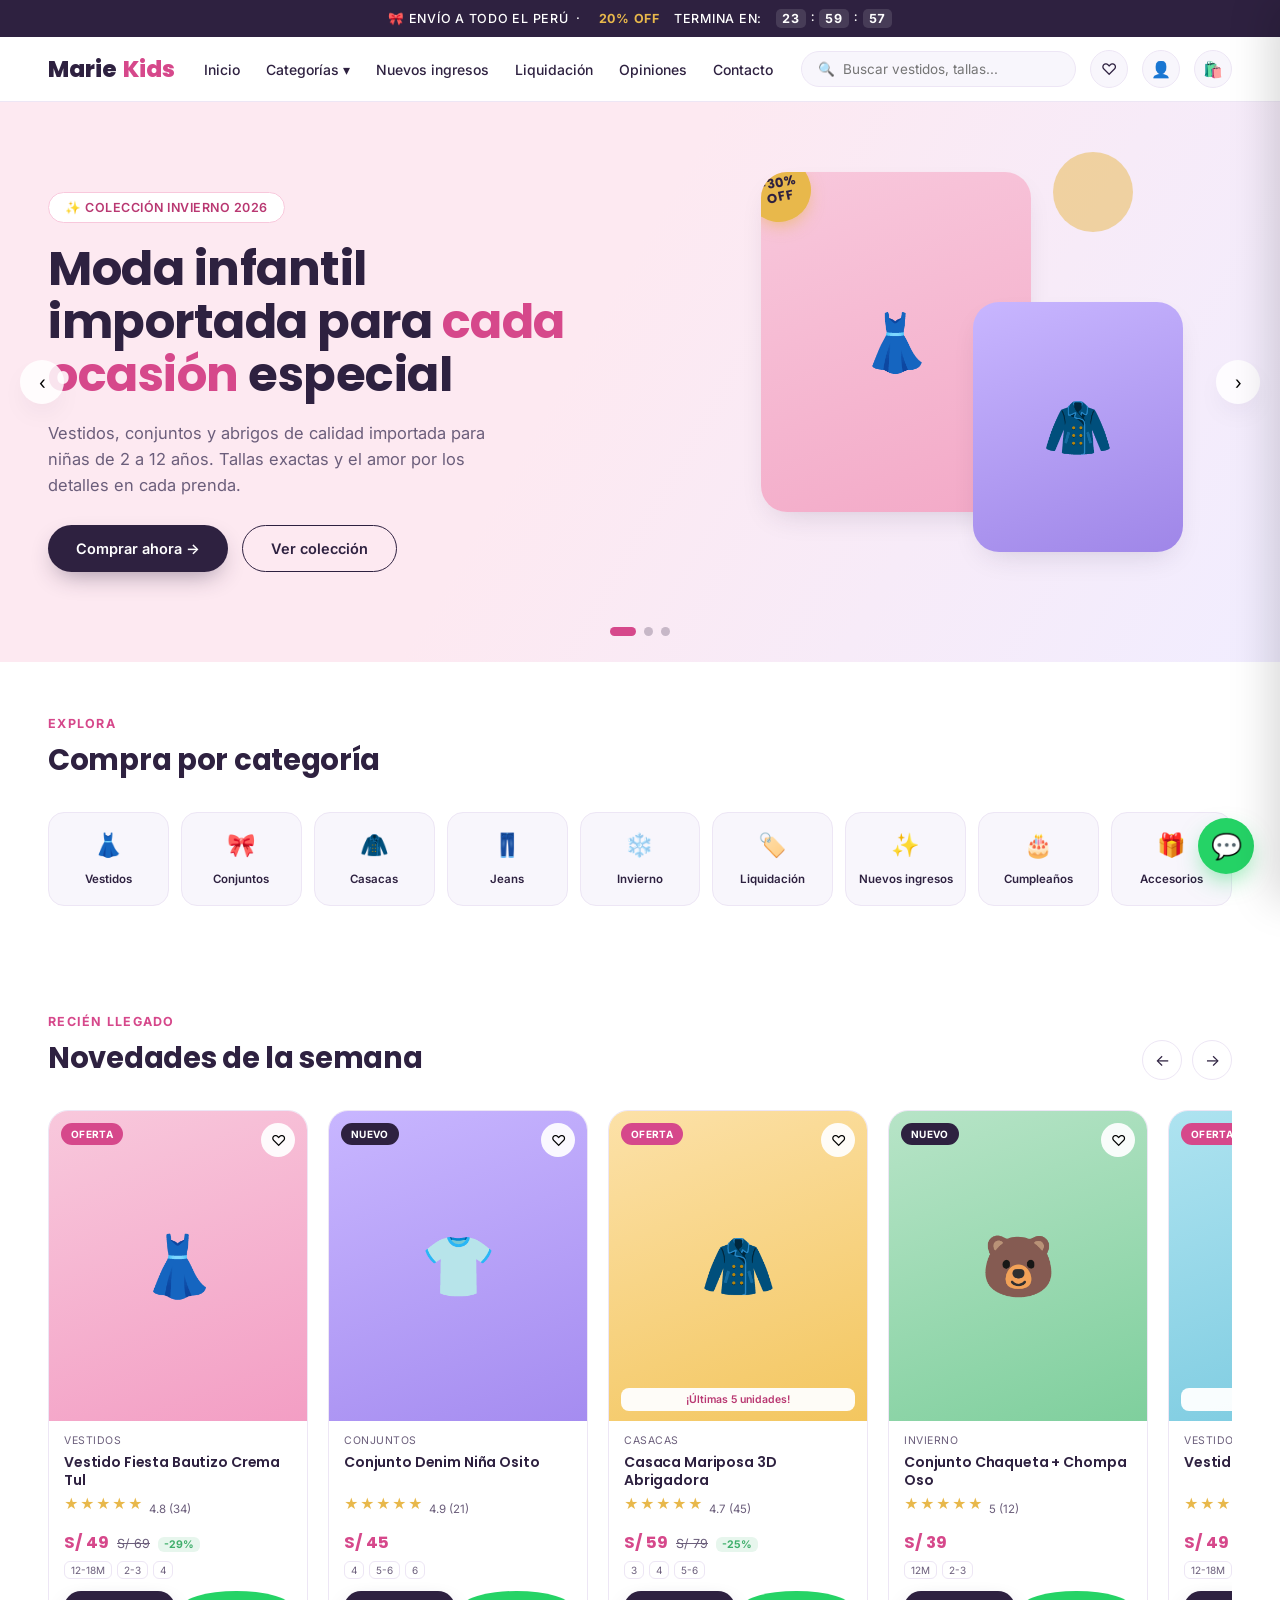
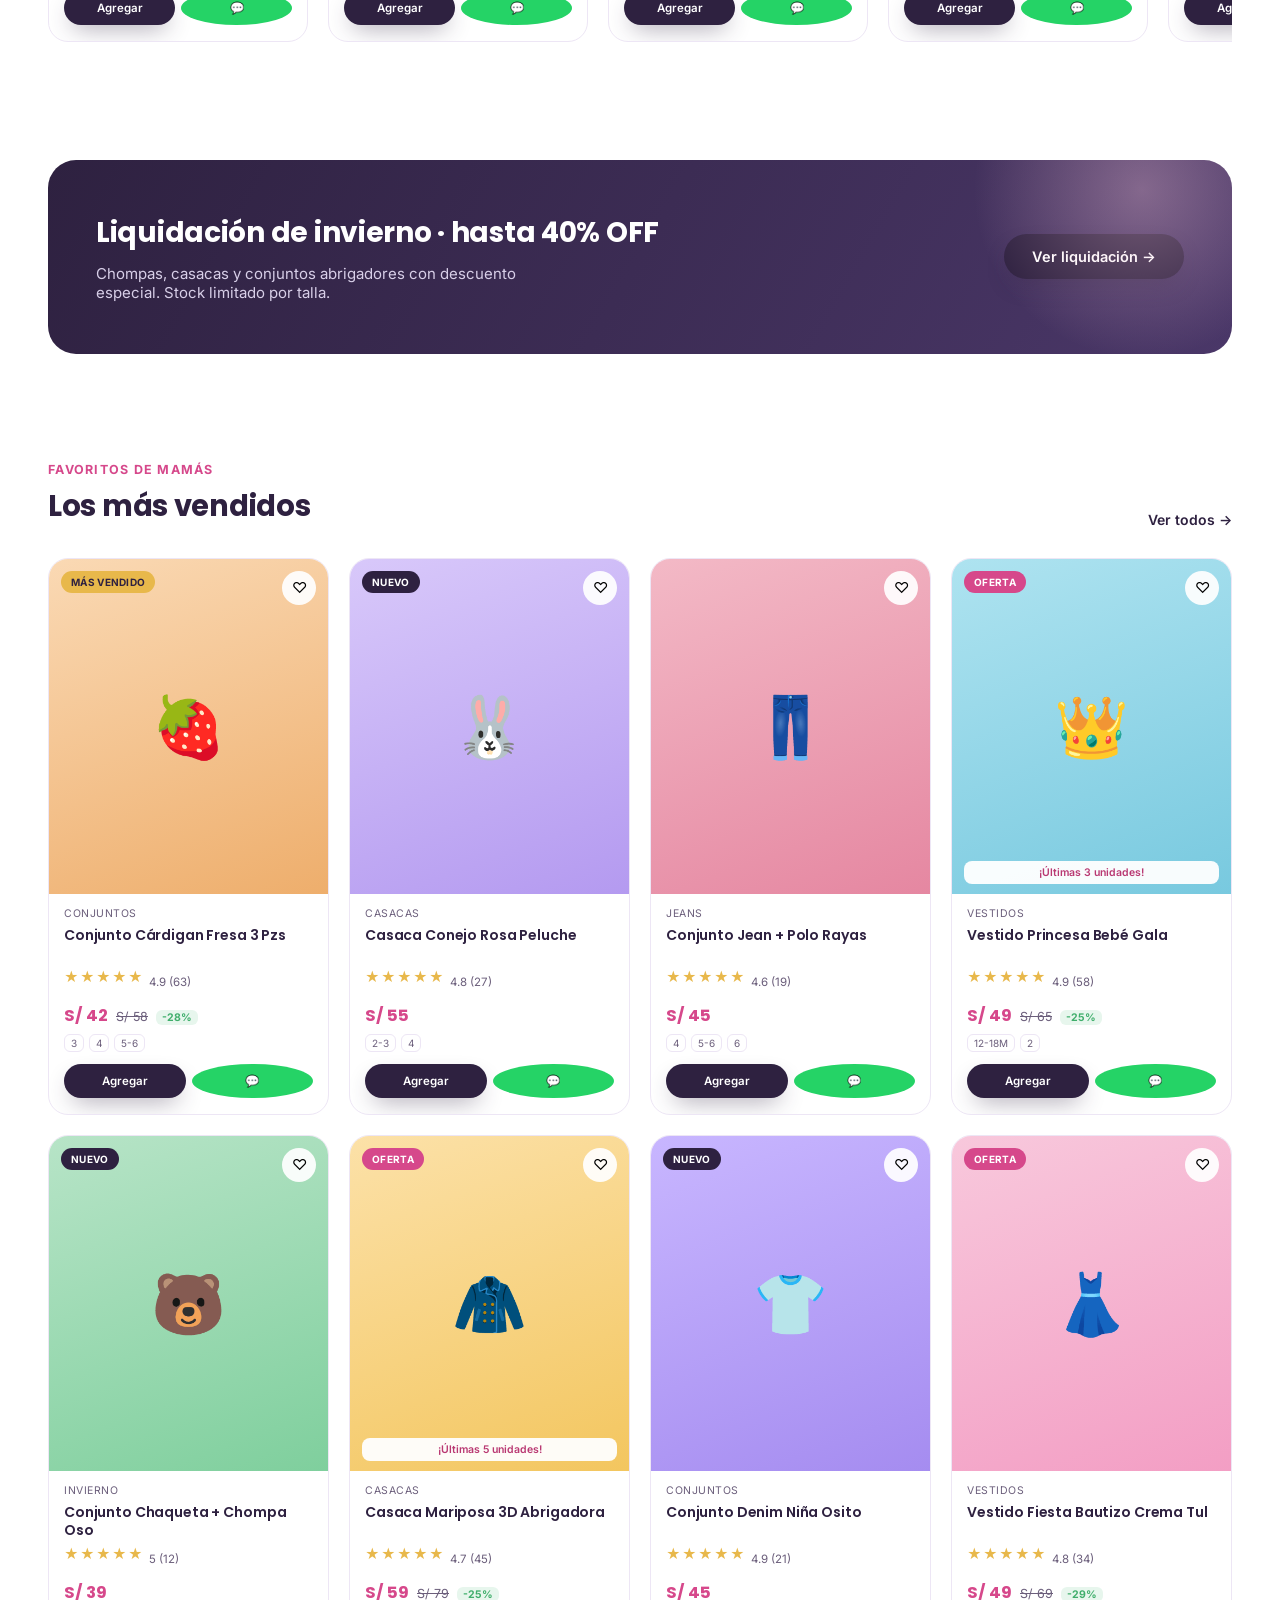
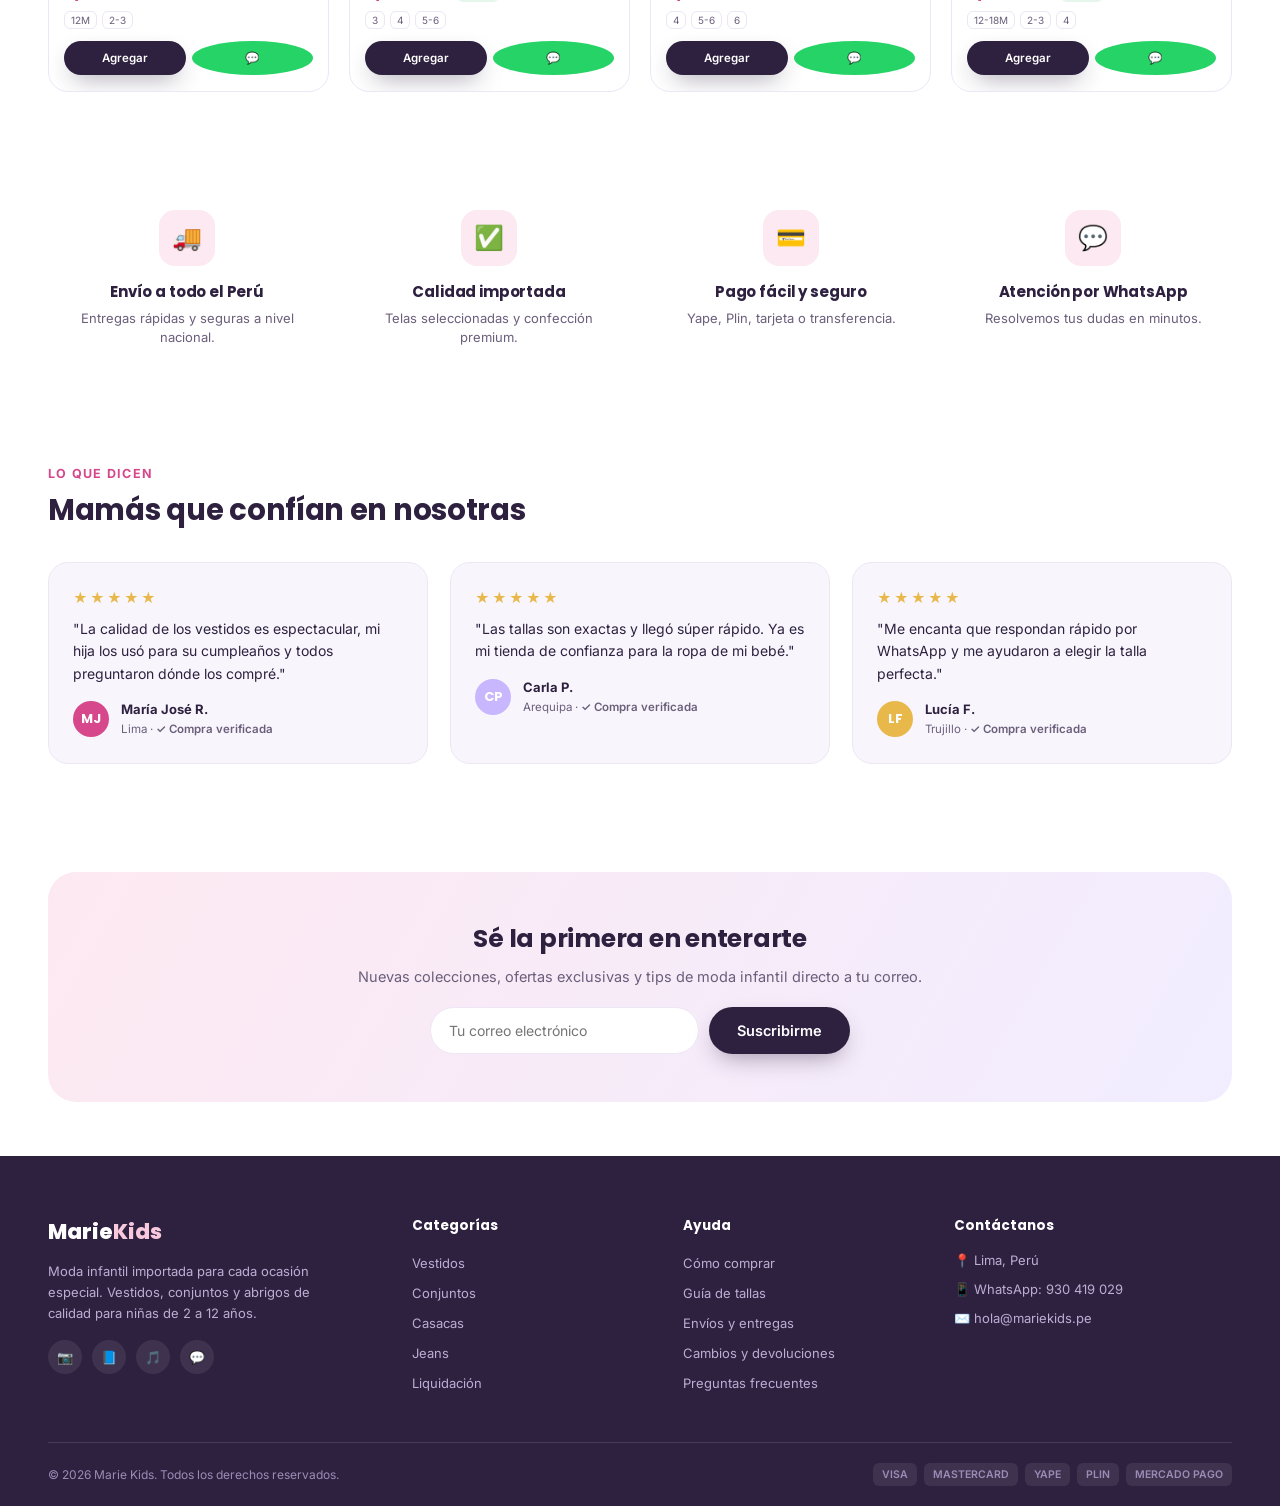
==== index.html @ 23a51c0e "first commit" ====
<!DOCTYPE html>
<html lang="es">
<head>
<meta charset="UTF-8">
<meta name="viewport" content="width=device-width, initial-scale=1.0">
<title>Marie Kids · Moda infantil importada para niñas de 2 a 12 años</title>
<meta name="description" content="Vestidos, conjuntos, casacas y jeans importados para niñas de 2 a 12 años. Calidad premium, envíos a todo el Perú, pago con Yape, Plin o tarjeta.">
<link rel="canonical" href="https://mariekids.pe/">

<!-- Open Graph -->
<meta property="og:type" content="website">
<meta property="og:title" content="Marie Kids · Moda infantil importada">
<meta property="og:description" content="Vestidos, conjuntos y abrigos importados para niñas de 2 a 12 años.">
<meta property="og:image" content="https://mariekids.pe/assets/og-cover.jpg">
<meta property="og:url" content="https://mariekids.pe/">
<!-- Twitter Card -->
<meta name="twitter:card" content="summary_large_image">
<meta name="twitter:title" content="Marie Kids · Moda infantil importada">
<meta name="twitter:description" content="Vestidos, conjuntos y abrigos importados para niñas de 2 a 12 años.">

<!-- Schema.org: Organization -->
<script type="application/ld+json">
{
  "@context": "https://schema.org",
  "@type": "ClothingStore",
  "name": "Marie Kids",
  "description": "Moda infantil importada para niñas de 2 a 12 años.",
  "telephone": "+51930419029",
  "areaServed": "PE"
}
</script>

<link rel="preconnect" href="https://fonts.googleapis.com">
<link rel="preconnect" href="https://fonts.gstatic.com" crossorigin>
<link href="https://fonts.googleapis.com/css2?family=Poppins:wght@500;600;700;800&family=Inter:wght@400;500;600&display=swap" rel="stylesheet">
<link rel="stylesheet" href="css/styles.css">
</head>
<body>

  <div class="announce">
    🎀 Envío a todo el Perú &nbsp;·&nbsp; <b>20% OFF</b> termina en:
    <span class="countdown" id="countdown"><span>00</span>:<span>00</span>:<span>00</span></span>
  </div>

  <!-- ============ HEADER / NAV ============ -->
  <header class="site">
    <nav class="main">
      <div class="logo">Marie<span>Kids</span></div>

      <ul class="nav-links">
        <li><a href="index.html">Inicio</a></li>
        <li class="has-mega">
          <a href="tienda.html">Categorías ▾</a>
          <div class="mega" id="megaMenu"></div>
        </li>
        <li><a href="tienda.html?filter=nuevos">Nuevos ingresos</a></li>
        <li><a href="tienda.html?filter=liquidacion">Liquidación</a></li>
        <li><a href="#testimonios">Opiniones</a></li>
        <li><a href="#contacto">Contacto</a></li>
      </ul>

      <div class="nav-actions">
        <div class="search-pill">
          🔍 <input id="searchInput" type="text" placeholder="Buscar vestidos, tallas...">
          <div class="search-results" id="searchResults"></div>
        </div>
        <div class="icon-btn" title="Favoritos">♡<span class="badge-count" id="wishCount" style="display:none;">0</span></div>
        <div class="icon-btn" title="Mi cuenta">👤</div>
        <div class="icon-btn" title="Carrito" onclick="Cart.openDrawer()">🛍️<span class="badge-count" id="cartCount" style="display:none;">0</span></div>
        <div class="icon-btn burger" onclick="openMobilePanel()">☰</div>
      </div>
    </nav>
  </header>

  <!-- ============ HERO SLIDER ============ -->
  <section class="hero-slider">
    <div class="slide active" style="background:linear-gradient(120deg,#FDE9F1 0%,#FDE9F1 45%,#F1EDFF 100%);">
      <div class="wrap">
        <div class="slide-content">
          <span class="hero-eyebrow">✨ Colección Invierno 2026</span>
          <h1>Moda infantil importada para <em>cada ocasión</em> especial</h1>
          <p class="lead">Vestidos, conjuntos y abrigos de calidad importada para niñas de 2 a 12 años. Tallas exactas y el amor por los detalles en cada prenda.</p>
          <div class="hero-ctas">
            <a href="tienda.html" class="btn btn-primary">Comprar ahora →</a>
            <a href="tienda.html?filter=nuevos" class="btn btn-outline">Ver colección</a>
          </div>
        </div>
      </div>
      <div class="hero-art" data-parallax="0.08">
        <div class="float-dot" style="width:80px;height:80px;background:var(--gold);top:0;right:70px;"></div>
        <div class="hero-card hc-a" style="background:linear-gradient(160deg,var(--pink) 0%,#f3a9c7 100%);">
          <div class="fake-photo">👗</div>
          <div class="badge-sale">-30%<br>OFF</div>
        </div>
        <div class="hero-card hc-b" style="background:linear-gradient(160deg,var(--lilac) 0%,#9f86e8 100%);">
          <div class="fake-photo">🧥</div>
        </div>
      </div>
    </div>

    <div class="slide" style="background:linear-gradient(120deg,#F1EDFF 0%,#F1EDFF 45%,#FDE9F1 100%);">
      <div class="wrap">
        <div class="slide-content">
          <span class="hero-eyebrow">🏷️ Liquidación</span>
          <h1>Hasta <em>40% OFF</em> en casacas y conjuntos abrigadores</h1>
          <p class="lead">Aprovecha antes que se acaben las tallas. Stock limitado en modelos seleccionados de la colección invierno.</p>
          <div class="hero-ctas">
            <a href="tienda.html?filter=liquidacion" class="btn btn-primary">Ver liquidación →</a>
          </div>
        </div>
      </div>
      <div class="hero-art" data-parallax="0.08">
        <div class="hero-card hc-c" style="background:linear-gradient(160deg,var(--gold) 0%,#e0a232 100%);">
          <div class="fake-photo">🧥</div>
        </div>
      </div>
    </div>

    <div class="slide" style="background:linear-gradient(120deg,#E9F7EE 0%,#E9F7EE 45%,#FDE9F1 100%);">
      <div class="wrap">
        <div class="slide-content">
          <span class="hero-eyebrow">👶 Recién llegado</span>
          <h1>Nueva línea de <em>bebés</em> 12 a 24 meses</h1>
          <p class="lead">Suaves, abrigadoras y adorables. Descubre los conjuntos más tiernos para los más pequeños de la casa.</p>
          <div class="hero-ctas">
            <a href="tienda.html?filter=nuevos" class="btn btn-primary">Descubrir →</a>
          </div>
        </div>
      </div>
      <div class="hero-art" data-parallax="0.08">
        <div class="hero-card hc-c" style="background:linear-gradient(160deg,#B7E4C7 0%,#7fcf9d 100%);">
          <div class="fake-photo">🐻</div>
        </div>
      </div>
    </div>

    <button class="slide-arrow prev" onclick="HeroSlider.prev(); HeroSlider.restart();" aria-label="Anterior">‹</button>
    <button class="slide-arrow next" onclick="HeroSlider.next(); HeroSlider.restart();" aria-label="Siguiente">›</button>
    <div class="slide-dots" id="slideDots"></div>

    <div class="scallop">
      <svg viewBox="0 0 1200 34" preserveAspectRatio="none"><path d="M0,34 L0,18 Q15,0 30,18 T60,18 T90,18 T120,18 T150,18 T180,18 T210,18 T240,18 T270,18 T300,18 T330,18 T360,18 T390,18 T420,18 T450,18 T480,18 T510,18 T540,18 T570,18 T600,18 T630,18 T660,18 T690,18 T720,18 T750,18 T780,18 T810,18 T840,18 T870,18 T900,18 T930,18 T960,18 T990,18 T1020,18 T1050,18 T1080,18 T1110,18 T1140,18 T1170,18 T1200,18 L1200,34 Z" fill="#ffffff"/></svg>
    </div>
  </section>

  <!-- ============ CATEGORÍAS ============ -->
  <section class="pad tight" id="categorias">
    <div class="wrap">
      <div class="sec-head">
        <div><span class="sec-eyebrow">Explora</span><h2>Compra por categoría</h2></div>
      </div>
      <div class="cat-grid reveal" id="catGrid"></div>
    </div>
  </section>

  <!-- ============ NOVEDADES ============ -->
  <section class="pad tight" id="nuevos">
    <div class="wrap">
      <div class="sec-head">
        <div><span class="sec-eyebrow">Recién llegado</span><h2>Novedades de la semana</h2></div>
        <div class="rail-nav">
          <div class="rail-btn" onclick="scrollRail('rail-new',-1)">←</div>
          <div class="rail-btn" onclick="scrollRail('rail-new',1)">→</div>
        </div>
      </div>
      <div class="rail reveal" id="rail-new"></div>
    </div>
  </section>

  <!-- ============ PROMO BANNER ============ -->
  <section class="pad tight">
    <div class="wrap">
      <div class="promo reveal">
        <div>
          <h3>Liquidación de invierno · hasta 40% OFF</h3>
          <p>Chompas, casacas y conjuntos abrigadores con descuento especial. Stock limitado por talla.</p>
        </div>
        <a href="tienda.html?filter=liquidacion" class="btn btn-primary">Ver liquidación →</a>
      </div>
    </div>
  </section>

  <!-- ============ MÁS VENDIDOS ============ -->
  <section class="pad tight" id="vendidos">
    <div class="wrap">
      <div class="sec-head">
        <div><span class="sec-eyebrow">Favoritos de mamás</span><h2>Los más vendidos</h2></div>
        <a href="tienda.html" class="sec-link">Ver todos →</a>
      </div>
      <div class="grid-products reveal" id="grid-best"></div>
    </div>
  </section>

  <!-- ============ BENEFICIOS ============ -->
  <section class="pad tight">
    <div class="wrap">
      <div class="benefits reveal">
        <div class="benefit"><div class="ic">🚚</div><h4>Envío a todo el Perú</h4><p>Entregas rápidas y seguras a nivel nacional.</p></div>
        <div class="benefit"><div class="ic">✅</div><h4>Calidad importada</h4><p>Telas seleccionadas y confección premium.</p></div>
        <div class="benefit"><div class="ic">💳</div><h4>Pago fácil y seguro</h4><p>Yape, Plin, tarjeta o transferencia.</p></div>
        <div class="benefit"><div class="ic">💬</div><h4>Atención por WhatsApp</h4><p>Resolvemos tus dudas en minutos.</p></div>
      </div>
    </div>
  </section>

  <!-- ============ TESTIMONIOS ============ -->
  <section class="pad tight" id="testimonios">
    <div class="wrap">
      <div class="sec-head"><div><span class="sec-eyebrow">Lo que dicen</span><h2>Mamás que confían en nosotras</h2></div></div>
      <div class="testi-grid reveal">
        <div class="testi">
          <div class="stars">★★★★★</div>
          <p>"La calidad de los vestidos es espectacular, mi hija los usó para su cumpleaños y todos preguntaron dónde los compré."</p>
          <div class="testi-who"><div class="avatar" style="background:var(--berry);">MJ</div><div><b>María José R.</b><span>Lima · <span class="verified">✓ Compra verificada</span></span></div></div>
        </div>
        <div class="testi">
          <div class="stars">★★★★★</div>
          <p>"Las tallas son exactas y llegó súper rápido. Ya es mi tienda de confianza para la ropa de mi bebé."</p>
          <div class="testi-who"><div class="avatar" style="background:var(--lilac);">CP</div><div><b>Carla P.</b><span>Arequipa · <span class="verified">✓ Compra verificada</span></span></div></div>
        </div>
        <div class="testi">
          <div class="stars">★★★★★</div>
          <p>"Me encanta que respondan rápido por WhatsApp y me ayudaron a elegir la talla perfecta."</p>
          <div class="testi-who"><div class="avatar" style="background:var(--gold);">LF</div><div><b>Lucía F.</b><span>Trujillo · <span class="verified">✓ Compra verificada</span></span></div></div>
        </div>
      </div>
    </div>
  </section>

  <!-- ============ NEWSLETTER ============ -->
  <section class="pad tight">
    <div class="wrap">
      <div class="news reveal">
        <h3>Sé la primera en enterarte</h3>
        <p>Nuevas colecciones, ofertas exclusivas y tips de moda infantil directo a tu correo.</p>
        <form class="news-form" onsubmit="event.preventDefault(); alert('¡Gracias por suscribirte! (demo)');">
          <label for="newsEmail" class="sr-only">Correo electrónico</label>
          <input id="newsEmail" type="email" placeholder="Tu correo electrónico" required>
          <button class="btn btn-primary" type="submit">Suscribirme</button>
        </form>
      </div>
    </div>
  </section>

  <!-- ============ FOOTER ============ -->
  <footer id="contacto">
    <div class="wrap">
      <div class="foot-grid">
        <div>
          <div class="foot-logo">Marie<span>Kids</span></div>
          <p class="desc">Moda infantil importada para cada ocasión especial. Vestidos, conjuntos y abrigos de calidad para niñas de 2 a 12 años.</p>
          <div class="soc"><a href="#" aria-label="Instagram">📷</a><a href="#" aria-label="Facebook">📘</a><a href="#" aria-label="TikTok">🎵</a><a href="#" aria-label="WhatsApp">💬</a></div>
        </div>
        <div>
          <h5>Categorías</h5>
          <ul><li><a href="tienda.html?cat=vestidos">Vestidos</a></li><li><a href="tienda.html?cat=conjuntos">Conjuntos</a></li><li><a href="tienda.html?cat=casacas">Casacas</a></li><li><a href="tienda.html?cat=jeans">Jeans</a></li><li><a href="tienda.html?filter=liquidacion">Liquidación</a></li></ul>
        </div>
        <div>
          <h5>Ayuda</h5>
          <ul><li><a href="#">Cómo comprar</a></li><li><a href="#">Guía de tallas</a></li><li><a href="#">Envíos y entregas</a></li><li><a href="#">Cambios y devoluciones</a></li><li><a href="#">Preguntas frecuentes</a></li></ul>
        </div>
        <div>
          <h5>Contáctanos</h5>
          <ul class="foot-contact"><li>📍 Lima, Perú</li><li>📱 WhatsApp: 930 419 029</li><li>✉️ hola@mariekids.pe</li></ul>
        </div>
      </div>
      <div class="bottom-bar">
        <span>© 2026 Marie Kids. Todos los derechos reservados.</span>
        <div class="pay-icons"><span>VISA</span><span>MASTERCARD</span><span>YAPE</span><span>PLIN</span><span>MERCADO PAGO</span></div>
      </div>
    </div>
  </footer>

  <a class="wa-float" href="https://wa.me/51930419029" target="_blank" rel="noopener" title="Escríbenos por WhatsApp">💬</a>

  <!-- ============ MOBILE PANEL ============ -->
  <div class="scrim" id="scrim" onclick="closeMobilePanel()"></div>
  <div class="mobile-panel" id="mobilePanel">
    <div class="mp-close" onclick="closeMobilePanel()">✕</div>
    <a href="index.html">Inicio</a>
    <a href="tienda.html?cat=vestidos">Vestidos</a>
    <a href="tienda.html?cat=conjuntos">Conjuntos</a>
    <a href="tienda.html?cat=casacas">Casacas</a>
    <a href="tienda.html?cat=jeans">Jeans</a>
    <a href="tienda.html?cat=invierno">Invierno</a>
    <a href="tienda.html?filter=liquidacion">Liquidación</a>
    <a href="tienda.html?filter=nuevos">Nuevos ingresos</a>
    <a href="#testimonios">Opiniones</a>
    <a href="#contacto">Contacto</a>
  </div>

  <!-- ============ CART DRAWER ============ -->
  <div id="cartOverlay" onclick="Cart.closeDrawer()"></div>
  <aside class="cart-drawer" id="cartDrawer" aria-label="Carrito de compras">
    <div class="cart-head"><h3>Tu carrito</h3><button class="close" onclick="Cart.closeDrawer()" aria-label="Cerrar carrito">✕</button></div>
    <div class="ship-progress">
      <div class="track"><div class="fill" id="shipBar"></div></div>
      <span id="shipNote">Agrega productos para ver tu progreso de envío gratis</span>
    </div>
    <div class="cart-body" id="cartBody"></div>
    <div class="cart-foot">
      <div class="cart-line"><span>Subtotal</span><span id="cartSubtotal">S/ 0</span></div>
      <div class="cart-line"><span>Envío</span><span id="cartShipping">S/ 0</span></div>
      <div class="cart-line total"><span>Total</span><span id="cartTotal">S/ 0</span></div>
      <a href="checkout.html" class="btn btn-primary btn-block">Finalizar compra</a>
    </div>
  </aside>

  <!-- ============ QUICK VIEW MODAL ============ -->
  <div class="modal-overlay" id="qvOverlay" onclick="if(event.target===this) closeQuickView()">
    <div class="qv-modal">
      <button class="qv-close" onclick="closeQuickView()" aria-label="Cerrar">✕</button>
      <div id="qvContent" style="display:contents;"></div>
    </div>
  </div>

  <script src="js/data.js"></script>
  <script src="js/cart.js"></script>
  <script src="js/main.js"></script>
</body>
</html>
---- css/styles.css ----
/* ============================================================
   MARIE KIDS — DESIGN SYSTEM
   ============================================================ */
:root{
  --pink:#F8C8DC;
  --pink-soft:#FDE9F1;
  --lilac:#C8B6FF;
  --lilac-soft:#F1EDFF;
  --berry:#D6488B;
  --berry-dark:#B93872;
  --gold:#E8B84B;
  --ink:#2E2140;
  --ink-soft:#6B5E7B;
  --white:#FFFFFF;
  --mist:#F8F6FC;
  --line:#EDE6F5;
  --success:#3FAE6B;
  --radius-sm:10px;
  --radius:20px;
  --radius-lg:28px;
  --shadow: 0 12px 30px -12px rgba(46,33,64,0.18);
  --shadow-lg: 0 24px 60px -20px rgba(46,33,64,0.28);
  --container:1240px;
  --nav-h:64px;
}
*{box-sizing:border-box; margin:0; padding:0;}
html{scroll-behavior:smooth; overflow-x:hidden;}
body{
  font-family:'Inter', sans-serif;
  color:var(--ink);
  background:var(--white);
  -webkit-font-smoothing:antialiased;
  overflow-x:hidden;
}
h1,h2,h3,h4{ font-family:'Poppins', sans-serif; font-weight:700; letter-spacing:-0.01em;}
img{max-width:100%; display:block;}
a{color:inherit; text-decoration:none;}
ul{list-style:none;}
button{font-family:inherit;}
.wrap{ max-width:var(--container); margin:0 auto; padding:0 28px; }
section{ position:relative; }
:focus-visible{ outline:3px solid var(--berry); outline-offset:2px; }
.sr-only{ position:absolute; width:1px; height:1px; overflow:hidden; clip:rect(0,0,0,0); }

/* ============ SKELETON / LAZY ============ */
.skeleton{ background:linear-gradient(90deg,#eee 25%,#f5f5f5 37%,#eee 63%); background-size:400% 100%; animation:sk 1.4s ease infinite; }
@keyframes sk{ 0%{background-position:100% 50%;} 100%{background-position:0 50%;} }
img[loading="lazy"]{ background:var(--mist); }

/* ============ SCALLOP DIVIDER (firma visual) ============ */
.scallop{ width:100%; height:34px; display:block; line-height:0; }
.scallop svg{ width:100%; height:100%; display:block; }

/* ============ ANNOUNCEMENT BAR + PROMO COUNTDOWN ============ */
.announce{
  background:var(--ink); color:var(--white);
  font-size:12.5px; letter-spacing:0.06em; text-transform:uppercase;
  text-align:center; padding:9px 16px; font-weight:500;
  display:flex; align-items:center; justify-content:center; gap:14px; flex-wrap:wrap;
}
.announce b{ color:var(--gold); }
.countdown{ display:inline-flex; gap:5px; font-variant-numeric:tabular-nums; }
.countdown span{ background:rgba(255,255,255,0.12); padding:2px 6px; border-radius:5px; font-weight:700; }

/* ============ NAV ============ */
header.site{ position:sticky; top:0; z-index:80; background:rgba(255,255,255,0.94); backdrop-filter:blur(10px); border-bottom:1px solid var(--line); }
nav.main{ display:flex; align-items:center; justify-content:space-between; padding:14px 28px; max-width:var(--container); margin:0 auto; gap:24px; height:var(--nav-h); }
.logo{ font-family:'Poppins', sans-serif; font-weight:800; font-size:23px; color:var(--ink); display:flex; align-items:baseline; gap:6px; flex-shrink:0; }
.logo span{ color:var(--berry); }
.nav-links{ display:flex; gap:26px; font-size:14px; font-weight:500; }
.nav-links > li{ position:relative; }
.nav-links a{ position:relative; padding:20px 0; color:var(--ink); transition:color .2s; display:inline-block;}
.nav-links a:hover{ color:var(--berry); }

/* Mega menu */
.has-mega:hover .mega{ opacity:1; visibility:visible; transform:translateY(0); }
.mega{
  position:absolute; top:100%; left:50%; transform:translate(-50%,8px);
  width:640px; background:var(--white); border:1px solid var(--line); border-radius:var(--radius);
  box-shadow:var(--shadow-lg); padding:26px; display:grid; grid-template-columns:repeat(3,1fr); gap:6px;
  opacity:0; visibility:hidden; transition:all .22s ease; z-index:90;
}
.mega a{ display:flex; align-items:center; gap:10px; padding:9px 10px; border-radius:10px; font-size:13.5px; font-weight:500; }
.mega a:hover{ background:var(--pink-soft); color:var(--berry-dark); }
.mega .mega-promo{
  grid-column:span 3; margin-top:8px; padding:16px; border-radius:14px;
  background:linear-gradient(120deg,var(--pink-soft),var(--lilac-soft)); display:flex; justify-content:space-between; align-items:center;
}
.mega .mega-promo b{ font-family:'Poppins',sans-serif; font-size:14px; }

.nav-actions{ display:flex; align-items:center; gap:14px; }
.icon-btn{ width:38px; height:38px; border-radius:50%; display:grid; place-items:center; background:var(--mist); border:1px solid var(--line); cursor:pointer; transition:background .2s, transform .2s; position:relative; font-size:16px;}
.icon-btn:hover{ background:var(--pink-soft); transform:translateY(-1px); }
.badge-count{
  position:absolute; top:-4px; right:-4px; background:var(--berry); color:white;
  font-size:10px; font-weight:700; width:17px; height:17px; border-radius:50%;
  display:grid; place-items:center;
}
.badge-count.pulse{ animation:pulse .4s ease; }
@keyframes pulse{ 0%{transform:scale(1);} 50%{transform:scale(1.35);} 100%{transform:scale(1);} }

.search-pill{
  display:flex; align-items:center; gap:8px; background:var(--mist); border:1px solid var(--line);
  border-radius:99px; padding:9px 16px; font-size:13.5px; color:var(--ink-soft); min-width:230px; cursor:text; position:relative;
}
.search-pill input{ border:none; background:none; outline:none; font-family:inherit; font-size:13.5px; width:100%; color:var(--ink); }
.search-results{
  position:absolute; top:calc(100% + 10px); left:0; width:340px; background:var(--white); border:1px solid var(--line);
  border-radius:16px; box-shadow:var(--shadow-lg); padding:10px; display:none; max-height:400px; overflow-y:auto; z-index:95;
}
.search-results.show{ display:block; }
.sr-item{ display:flex; gap:10px; align-items:center; padding:8px; border-radius:10px; }
.sr-item:hover{ background:var(--mist); }
.sr-item .sr-img{ width:40px; height:44px; border-radius:8px; display:grid; place-items:center; font-size:18px; flex-shrink:0; }
.sr-item .sr-name{ font-size:13px; font-weight:600; }
.sr-item .sr-price{ font-size:12px; color:var(--berry); font-weight:700; }
.sr-empty{ padding:14px; text-align:center; font-size:13px; color:var(--ink-soft); }

.burger{ display:none; }
.mobile-panel{
  position:fixed; inset:0 0 0 auto; width:min(320px,86vw); background:var(--white); z-index:120;
  transform:translateX(100%); transition:transform .3s ease; padding:20px; overflow-y:auto;
}
.mobile-panel.open{ transform:translateX(0); }
.mobile-panel .mp-close{ font-size:22px; margin-bottom:20px; cursor:pointer; }
.mobile-panel a{ display:block; padding:13px 4px; font-size:15px; font-weight:500; border-bottom:1px solid var(--line); }
.scrim{ position:fixed; inset:0; background:rgba(46,33,64,0.4); z-index:110; opacity:0; visibility:hidden; transition:opacity .3s ease; }
.scrim.show{ opacity:1; visibility:visible; }

/* ============ HERO SLIDER ============ */
.hero-slider{ position:relative; overflow:hidden; height:560px; }
.slide{
  position:absolute; inset:0; opacity:0; visibility:hidden; transition:opacity .8s ease;
  display:flex; align-items:center;
}
.slide.active{ opacity:1; visibility:visible; }
.slide .bg{ position:absolute; inset:0; z-index:0; }
.slide .wrap{ position:relative; z-index:2; width:100%; }
.slide-content{ max-width:560px; }
.hero-eyebrow{
  display:inline-flex; align-items:center; gap:8px; background:var(--white); border:1px solid var(--pink);
  color:var(--berry-dark); font-size:12.5px; font-weight:600; letter-spacing:0.04em; text-transform:uppercase;
  padding:7px 16px; border-radius:99px; margin-bottom:20px;
}
.slide h1{ font-size:48px; line-height:1.1; color:var(--ink); margin-bottom:18px; }
.slide h1 em{ font-style:normal; color:var(--berry); }
.slide p.lead{ font-size:16.5px; color:var(--ink-soft); max-width:440px; margin-bottom:26px; line-height:1.6; }
.hero-ctas{ display:flex; gap:14px; flex-wrap:wrap; }
.btn{ display:inline-flex; align-items:center; gap:8px; font-weight:600; font-size:14.5px; padding:14px 28px; border-radius:99px; cursor:pointer; border:none; transition:transform .2s ease, box-shadow .2s ease; }
.btn-primary{ background:var(--ink); color:var(--white); box-shadow:0 10px 24px -8px rgba(46,33,64,0.45); }
.btn-primary:hover{ transform:translateY(-2px); box-shadow:0 14px 28px -8px rgba(46,33,64,0.55); }
.btn-outline{ background:transparent; color:var(--ink); border:1.5px solid var(--ink); }
.btn-outline:hover{ background:var(--ink); color:var(--white); }
.btn-berry{ background:var(--berry); color:#fff; }
.btn-berry:hover{ background:var(--berry-dark); transform:translateY(-2px); }
.btn-block{ width:100%; justify-content:center; }
.btn-sm{ padding:9px 16px; font-size:13px; }
.btn:disabled{ opacity:.5; cursor:not-allowed; transform:none !important; }

.slide-dots{ position:absolute; bottom:26px; left:50%; transform:translateX(-50%); display:flex; gap:8px; z-index:5; }
.slide-dots button{ width:9px; height:9px; border-radius:50%; border:none; background:rgba(46,33,64,0.25); cursor:pointer; transition:all .25s; padding:0;}
.slide-dots button.active{ width:26px; border-radius:5px; background:var(--berry); }
.slide-arrow{
  position:absolute; top:50%; transform:translateY(-50%); z-index:5; width:44px; height:44px; border-radius:50%;
  background:rgba(255,255,255,0.85); border:none; display:grid; place-items:center; cursor:pointer; font-size:18px;
  box-shadow:var(--shadow); transition:background .2s;
}
.slide-arrow:hover{ background:#fff; }
.slide-arrow.prev{ left:20px; } .slide-arrow.next{ right:20px; }

.hero-art{ position:absolute; right:6%; top:50px; width:40%; height:460px; }
.hero-card{ position:absolute; border-radius:26px; overflow:hidden; box-shadow:var(--shadow); }
.hc-a{ width:270px; height:340px; top:20px; left:70px; z-index:2; }
.hc-b{ width:210px; height:250px; top:150px; right:20px; z-index:3; }
.hc-c{ width:250px; height:320px; top:40px; left:60px; }
.hero-card .fake-photo{ position:absolute; inset:0; display:flex; align-items:center; justify-content:center; font-size:56px; }
.badge-sale{
  position:absolute; top:-14px; left:-14px; background:var(--gold); color:var(--ink); font-family:'Poppins',sans-serif;
  font-weight:700; font-size:13px; width:64px; height:64px; border-radius:50%; display:grid; place-items:center;
  line-height:1.1; text-align:center; box-shadow:0 8px 18px -6px rgba(232,184,75,0.7); z-index:4; transform:rotate(-12deg);
}
.float-dot{ position:absolute; border-radius:50%; opacity:.5; }
[data-parallax]{ will-change:transform; }

/* ============ SECTION HEAD ============ */
.sec-head{ display:flex; align-items:flex-end; justify-content:space-between; margin-bottom:30px; gap:20px; flex-wrap:wrap; }
.sec-eyebrow{ font-size:12.5px; font-weight:700; letter-spacing:0.1em; text-transform:uppercase; color:var(--berry); margin-bottom:8px; display:block;}
.sec-head h2{ font-size:29px; color:var(--ink); }
.sec-link{ font-size:14px; font-weight:600; color:var(--ink); display:flex; align-items:center; gap:6px; white-space:nowrap; }
.sec-link:hover{ color:var(--berry); }
section.pad{ padding:70px 0; }
section.pad.tight{ padding:54px 0; }

/* ============ CATEGORIES ============ */
.cat-grid{ display:grid; grid-template-columns:repeat(9,1fr); gap:12px; }
.cat-chip{ background:var(--mist); border:1px solid var(--line); border-radius:16px; padding:18px 8px; text-align:center; transition:all .22s ease; cursor:pointer; }
.cat-chip:hover{ background:var(--pink-soft); border-color:var(--pink); transform:translateY(-4px); }
.cat-chip .emoji{ font-size:23px; margin-bottom:8px; }
.cat-chip span{ font-size:11.5px; font-weight:600; }

/* ============ PRODUCT CARDS ============ */
.rail{ display:flex; gap:20px; overflow-x:auto; scroll-snap-type:x mandatory; padding-bottom:10px; scrollbar-width:none; }
.rail::-webkit-scrollbar{ display:none; }
.grid-products{ display:grid; grid-template-columns:repeat(4,1fr); gap:20px; }
.pcard{ scroll-snap-align:start; flex:0 0 260px; background:var(--white); border:1px solid var(--line); border-radius:var(--radius); overflow:hidden; transition:box-shadow .25s ease, transform .25s ease; position:relative; display:flex; flex-direction:column;}
.grid-products .pcard{ flex:none; width:auto; }
.pcard:hover{ box-shadow:var(--shadow); transform:translateY(-4px); }
.pcard .ph{ aspect-ratio:3/3.6; position:relative; overflow:hidden; }
.pcard .ph .layer{ position:absolute; inset:0; display:flex; align-items:center; justify-content:center; font-size:60px; transition:opacity .35s ease; }
.pcard .ph .layer.secondary{ opacity:0; }
.pcard:hover .ph .layer.primary{ opacity:0; }
.pcard:hover .ph .layer.secondary{ opacity:1; }
.pcard .wish{ position:absolute; top:12px; right:12px; width:34px; height:34px; border-radius:50%; background:rgba(255,255,255,0.92); display:grid; place-items:center; font-size:15px; cursor:pointer; transition:transform .2s; z-index:2; border:none;}
.pcard .wish:hover{ transform:scale(1.1); }
.pcard .wish.active{ color:var(--berry); }
.pcard .tag{ position:absolute; top:12px; left:12px; background:var(--berry); color:#fff; font-size:10px; font-weight:700; padding:5px 10px; border-radius:99px; letter-spacing:.03em; z-index:2; text-transform:uppercase;}
.pcard .tag.nuevo{ background:var(--ink); }
.pcard .tag.más-vendido{ background:var(--gold); color:var(--ink); }
.pcard .low-stock{ position:absolute; bottom:10px; left:12px; right:12px; background:rgba(255,255,255,0.95); font-size:10.5px; font-weight:600; color:var(--berry-dark); padding:5px 9px; border-radius:8px; text-align:center; z-index:2; }
.pcard .quick-view{
  position:absolute; left:12px; right:12px; bottom:12px; z-index:2; background:var(--ink); color:#fff; text-align:center;
  padding:9px; border-radius:99px; font-size:12px; font-weight:600; cursor:pointer; opacity:0; transform:translateY(8px);
  transition:all .22s ease; border:none;
}
.pcard:hover .quick-view{ opacity:1; transform:translateY(0); }
.pcard .info{ padding:13px 15px 16px; display:flex; flex-direction:column; gap:6px; flex:1; }
.pcard .cat{ font-size:10.5px; color:var(--ink-soft); text-transform:uppercase; letter-spacing:.05em; }
.pcard h4{ font-size:14px; font-weight:600; line-height:1.3; min-height:36px; }
.pcard h4 a:hover{ color:var(--berry); }
.rating{ display:flex; align-items:center; gap:5px; font-size:11.5px; color:var(--ink-soft); }
.rating .stars{ color:var(--gold); letter-spacing:1px; }
.pcard .price-row{ display:flex; align-items:baseline; gap:8px; }
.pcard .price{ font-family:'Poppins',sans-serif; font-weight:700; font-size:16.5px; color:var(--berry); }
.pcard .price-old{ font-size:12.5px; color:var(--ink-soft); text-decoration:line-through; }
.pcard .discount-pill{ font-size:10.5px; font-weight:700; color:var(--success); background:#E7F6ED; padding:1px 6px; border-radius:6px;}
.pcard .sizes{ display:flex; gap:5px; flex-wrap:wrap; }
.pcard .sizes span{ font-size:10px; border:1px solid var(--line); border-radius:6px; padding:2px 6px; color:var(--ink-soft); }
.pcard .cta-row{ display:flex; gap:6px; margin-top:auto; padding-top:6px; }
.pcard .cta-row .btn{ flex:1; padding:9px 10px; font-size:11.5px; justify-content:center; }
.pcard .cta-wa{ background:#25D366; color:#fff; width:34px; flex:none; padding:0; border-radius:50%; height:34px; }

.ph-g1{ background:linear-gradient(160deg,#F8C8DC,#f39ec4); } .ph-g1b{ background:linear-gradient(160deg,#f39ec4,#e878a8);}
.ph-g2{ background:linear-gradient(160deg,#C8B6FF,#a58cf0); } .ph-g2b{ background:linear-gradient(160deg,#a58cf0,#8a6de0);}
.ph-g3{ background:linear-gradient(160deg,#FCE1A8,#f3c65f); } .ph-g3b{ background:linear-gradient(160deg,#f3c65f,#e8b23a);}
.ph-g4{ background:linear-gradient(160deg,#B7E4C7,#7fcf9d); } .ph-g4b{ background:linear-gradient(160deg,#7fcf9d,#5cb87d);}
.ph-g5{ background:linear-gradient(160deg,#AEE3F0,#78c9df); } .ph-g5b{ background:linear-gradient(160deg,#78c9df,#4fb3cc);}
.ph-g6{ background:linear-gradient(160deg,#F3B9C6,#e587a1); } .ph-g6b{ background:linear-gradient(160deg,#e587a1,#d5638a);}
.ph-g7{ background:linear-gradient(160deg,#D8C8FA,#b49af0); } .ph-g7b{ background:linear-gradient(160deg,#b49af0,#9878e0);}
.ph-g8{ background:linear-gradient(160deg,#FAD9B4,#eeae6c); } .ph-g8b{ background:linear-gradient(160deg,#eeae6c,#e0913f);}

.rail-nav{ display:flex; gap:10px; }
.rail-btn{ width:40px; height:40px; border-radius:50%; border:1px solid var(--line); background:var(--white); display:grid; place-items:center; cursor:pointer; font-size:16px; transition:background .2s; }
.rail-btn:hover{ background:var(--mist); }

/* ============ PROMO BANNER ============ */
.promo{ background:linear-gradient(120deg, var(--ink) 0%, #4a3768 100%); border-radius:var(--radius-lg); padding:52px 48px; color:#fff; position:relative; overflow:hidden; display:flex; align-items:center; justify-content:space-between; gap:30px; flex-wrap:wrap; }
.promo::before{ content:''; position:absolute; width:340px; height:340px; border-radius:50%; background:radial-gradient(circle, rgba(248,200,220,0.35), transparent 70%); top:-140px; right:-80px; }
.promo h3{ font-size:28px; margin-bottom:10px; position:relative; }
.promo p{ color:#d8cfe8; font-size:15px; max-width:420px; position:relative; }

/* ============ BENEFITS / TRUST ============ */
.benefits{ display:grid; grid-template-columns:repeat(4,1fr); gap:24px; }
.benefit{ text-align:center; padding:10px; }
.benefit .ic{ width:56px; height:56px; border-radius:16px; background:var(--pink-soft); display:grid; place-items:center; font-size:24px; margin:0 auto 14px; }
.benefit h4{ font-size:15px; margin-bottom:6px; }
.benefit p{ font-size:13px; color:var(--ink-soft); line-height:1.5; }

/* ============ TESTIMONIALS ============ */
.testi-grid{ display:grid; grid-template-columns:repeat(3,1fr); gap:22px; }
.testi{ background:var(--mist); border-radius:20px; padding:26px 24px; border:1px solid var(--line); }
.stars{ color:var(--gold); font-size:14px; margin-bottom:12px; letter-spacing:2px; }
.testi p{ font-size:14px; line-height:1.6; color:var(--ink); margin-bottom:16px; }
.testi-who{ display:flex; align-items:center; gap:12px; }
.avatar{ width:36px; height:36px; border-radius:50%; display:grid; place-items:center; font-weight:700; font-family:'Poppins',sans-serif; color:#fff; font-size:13px; }
.testi-who b{ display:block; font-size:13px; }
.testi-who span{ font-size:11.5px; color:var(--ink-soft); }
.verified{ font-size:10.5px; color:var(--success); font-weight:600; }

/* ============ NEWSLETTER ============ */
.news{ background:linear-gradient(120deg, var(--pink-soft), var(--lilac-soft)); border-radius:var(--radius-lg); padding:48px; text-align:center; }
.news h3{ font-size:25px; margin-bottom:10px; }
.news p{ color:var(--ink-soft); margin-bottom:22px; font-size:14.5px; }
.news-form{ display:flex; gap:10px; max-width:420px; margin:0 auto; }
.news-form input{ flex:1; padding:14px 18px; border-radius:99px; border:1px solid var(--line); font-family:'Inter',sans-serif; font-size:14px; outline:none; }
.news-form input:focus{ border-color:var(--berry); }

/* ============ FOOTER ============ */
footer{ background:var(--ink); color:#e6dff2; padding-top:60px; }
.foot-grid{ display:grid; grid-template-columns: 1.4fr 1fr 1fr 1.2fr; gap:40px; padding-bottom:40px; border-bottom:1px solid rgba(255,255,255,0.12); }
.foot-logo{ font-family:'Poppins',sans-serif; font-weight:800; font-size:21px; color:#fff; margin-bottom:14px; }
.foot-logo span{ color:var(--pink); }
footer p.desc{ font-size:13px; color:#bcaed1; line-height:1.6; margin-bottom:16px; max-width:280px; }
.soc{ display:flex; gap:10px; }
.soc a{ width:34px; height:34px; border-radius:50%; background:rgba(255,255,255,0.08); display:grid; place-items:center; font-size:13px; transition:background .2s; }
.soc a:hover{ background:var(--berry); }
footer h5{ font-family:'Poppins',sans-serif; font-size:13.5px; margin-bottom:16px; color:#fff; }
footer ul li{ margin-bottom:10px; }
footer ul li a{ font-size:13px; color:#bcaed1; transition:color .2s; }
footer ul li a:hover{ color:var(--pink); }
.foot-contact li{ font-size:13px; color:#bcaed1; display:flex; gap:9px; margin-bottom:13px; }
.bottom-bar{ display:flex; justify-content:space-between; align-items:center; padding:20px 0; font-size:12px; color:#9c8cb5; flex-wrap:wrap; gap:10px; }
.pay-icons{ display:flex; gap:7px; }
.pay-icons span{ background:rgba(255,255,255,0.08); padding:5px 9px; border-radius:6px; font-size:10.5px; font-weight:600; }

/* ============ WHATSAPP FLOAT ============ */
.wa-float{ position:fixed; bottom:26px; right:26px; width:56px; height:56px; border-radius:50%; background:#25D366; display:grid; place-items:center; box-shadow:0 10px 24px -6px rgba(37,211,102,0.6); z-index:60; cursor:pointer; font-size:25px; color:#fff; transition:transform .2s; border:none;}
.wa-float:hover{ transform:scale(1.08); }

/* ============ REVEAL ANIM ============ */
.reveal{ opacity:0; transform:translateY(18px); transition:opacity .6s ease, transform .6s ease; }
.reveal.show{ opacity:1; transform:translateY(0); }
@media (prefers-reduced-motion: reduce){
  *{ animation:none !important; transition:none !important; }
  html{ scroll-behavior:auto; }
}

/* ============ CART DRAWER ============ */
.cart-drawer{
  position:fixed; top:0; right:0; bottom:0; width:min(400px,92vw); background:#fff; z-index:130;
  transform:translateX(100%); transition:transform .32s ease; display:flex; flex-direction:column; box-shadow:-10px 0 40px rgba(0,0,0,.15);
}
.cart-drawer.open{ transform:translateX(0); }
.cart-head{ display:flex; justify-content:space-between; align-items:center; padding:20px 22px; border-bottom:1px solid var(--line); }
.cart-head h3{ font-size:17px; }
.cart-head .close{ font-size:20px; cursor:pointer; background:none; border:none; }
.ship-progress{ padding:14px 22px; border-bottom:1px solid var(--line); }
.ship-progress .track{ height:6px; background:var(--mist); border-radius:99px; overflow:hidden; margin-bottom:8px; }
.ship-progress .fill{ height:100%; background:linear-gradient(90deg,var(--pink),var(--berry)); width:0; transition:width .4s ease; }
.ship-progress span{ font-size:12px; color:var(--ink-soft); }
.cart-body{ flex:1; overflow-y:auto; padding:14px 22px; }
.cart-item{ display:flex; gap:12px; padding:14px 0; border-bottom:1px solid var(--line); position:relative; }
.cart-item-img{ width:60px; height:70px; border-radius:10px; display:grid; place-items:center; font-size:24px; flex-shrink:0; }
.cart-item-info{ flex:1; }
.cart-item-info h5{ font-size:13px; font-weight:600; margin-bottom:3px; }
.cart-item-meta{ font-size:11.5px; color:var(--ink-soft); }
.cart-item-row{ display:flex; justify-content:space-between; align-items:center; margin-top:8px; }
.qty-stepper{ display:flex; align-items:center; gap:10px; background:var(--mist); border-radius:99px; padding:4px 10px; }
.qty-stepper button{ background:none; border:none; font-size:14px; cursor:pointer; width:16px; }
.cart-item-remove{ position:absolute; top:14px; right:0; background:none; border:none; color:var(--ink-soft); cursor:pointer; font-size:13px; }
.cart-empty{ text-align:center; padding:50px 20px; }
.cart-empty-ic{ font-size:40px; margin-bottom:14px; }
.cart-empty p{ color:var(--ink-soft); margin-bottom:18px; }
.cart-foot{ padding:18px 22px 22px; border-top:1px solid var(--line); }
.cart-line{ display:flex; justify-content:space-between; font-size:13.5px; color:var(--ink-soft); margin-bottom:8px; }
.cart-line.total{ font-size:16px; font-weight:700; color:var(--ink); margin:12px 0 16px; }
#cartOverlay{ position:fixed; inset:0; background:rgba(46,33,64,0.35); z-index:120; opacity:0; visibility:hidden; transition:opacity .3s; }
#cartOverlay.show{ opacity:1; visibility:visible; }

/* ============ QUICK VIEW MODAL ============ */
.modal-overlay{ position:fixed; inset:0; background:rgba(46,33,64,0.5); z-index:140; display:none; align-items:center; justify-content:center; padding:20px;}
.modal-overlay.show{ display:flex; }
.qv-modal{ background:#fff; border-radius:24px; max-width:800px; width:100%; max-height:88vh; overflow-y:auto; display:grid; grid-template-columns:1fr 1fr; position:relative; }
.qv-close{ position:absolute; top:16px; right:16px; background:#fff; border:1px solid var(--line); width:34px; height:34px; border-radius:50%; cursor:pointer; z-index:2; font-size:15px;}
.qv-img{ aspect-ratio:1; display:flex; align-items:center; justify-content:center; font-size:100px; border-radius:24px 0 0 24px; }
.qv-info{ padding:30px; }
.qv-info h3{ font-size:19px; margin-bottom:8px; }
.qv-actions{ display:flex; gap:10px; margin-top:20px; }
.option-row{ margin:16px 0; }
.option-row label{ font-size:12px; font-weight:700; text-transform:uppercase; letter-spacing:.05em; color:var(--ink-soft); display:block; margin-bottom:8px;}
.opt-pills{ display:flex; gap:8px; flex-wrap:wrap; }
.opt-pill{ border:1.5px solid var(--line); border-radius:10px; padding:8px 14px; font-size:13px; cursor:pointer; background:#fff; transition:all .15s;}
.opt-pill.selected{ border-color:var(--ink); background:var(--ink); color:#fff; }
.opt-color{ width:30px; height:30px; border-radius:50%; border:2px solid var(--line); cursor:pointer; padding:0; }
.opt-color.selected{ border-color:var(--berry); box-shadow:0 0 0 2px #fff inset, 0 0 0 3px var(--berry); }

/* ============ PRODUCT PAGE ============ */
.breadcrumb{ font-size:12.5px; color:var(--ink-soft); padding:18px 0; }
.breadcrumb a:hover{ color:var(--berry); }
.pdp{ display:grid; grid-template-columns:1fr 1fr; gap:56px; padding:20px 0 60px; }
.pdp-gallery{ position:sticky; top:calc(var(--nav-h) + 20px); align-self:start; }
.pdp-main-img{ aspect-ratio:1; border-radius:24px; display:flex; align-items:center; justify-content:center; font-size:140px; overflow:hidden; position:relative; cursor:zoom-in;}
.pdp-main-img .zoom-hint{ position:absolute; bottom:14px; right:14px; background:rgba(255,255,255,.9); font-size:11px; padding:5px 10px; border-radius:8px; }
.pdp-thumbs{ display:flex; gap:10px; margin-top:14px; }
.pdp-thumb{ width:70px; height:70px; border-radius:12px; border:2px solid transparent; display:flex; align-items:center; justify-content:center; font-size:28px; cursor:pointer; }
.pdp-thumb.active{ border-color:var(--berry); }
.pdp-video{ margin-top:14px; border-radius:16px; background:var(--ink); color:#fff; padding:30px; text-align:center; font-size:13px;}

.pdp-info h1{ font-size:26px; margin-bottom:10px; }
.pdp-price-row{ display:flex; align-items:baseline; gap:12px; margin:14px 0; }
.pdp-price{ font-family:'Poppins',sans-serif; font-weight:700; font-size:28px; color:var(--berry); }
.pdp-old{ font-size:16px; color:var(--ink-soft); text-decoration:line-through; }
.pdp-discount{ background:#E7F6ED; color:var(--success); font-size:12px; font-weight:700; padding:3px 9px; border-radius:8px; }
.stock-row{ font-size:13px; margin:14px 0; display:flex; align-items:center; gap:8px; }
.stock-dot{ width:8px; height:8px; border-radius:50%; background:var(--success); }
.stock-dot.low{ background:#E0A83D; }
.pdp-desc{ font-size:14px; color:var(--ink-soft); line-height:1.7; margin:18px 0; }
.qty-row{ display:flex; align-items:center; gap:16px; margin:22px 0; }
.pdp-actions{ display:flex; gap:10px; }
.pdp-actions .btn{ flex:1; padding:15px; }
.trust-row{ display:flex; gap:18px; margin-top:24px; padding-top:20px; border-top:1px solid var(--line); flex-wrap:wrap; }
.trust-item{ font-size:12px; color:var(--ink-soft); display:flex; align-items:center; gap:6px; }

.tabs{ display:flex; gap:6px; border-bottom:1px solid var(--line); margin:50px 0 0; }
.tab-btn{ padding:14px 20px; font-size:13.5px; font-weight:600; background:none; border:none; cursor:pointer; color:var(--ink-soft); border-bottom:2px solid transparent; }
.tab-btn.active{ color:var(--ink); border-color:var(--berry); }
.tab-panel{ display:none; padding:26px 0; font-size:14px; color:var(--ink-soft); line-height:1.7; max-width:720px; }
.tab-panel.active{ display:block; }
.size-guide-table{ width:100%; border-collapse:collapse; font-size:13px; margin-top:10px; }
.size-guide-table th, .size-guide-table td{ border:1px solid var(--line); padding:9px 12px; text-align:center; }
.size-guide-table th{ background:var(--mist); }

.faq-item{ border-bottom:1px solid var(--line); padding:14px 0; }
.faq-q{ font-weight:600; font-size:14px; cursor:pointer; display:flex; justify-content:space-between; }
.faq-a{ font-size:13.5px; color:var(--ink-soft); margin-top:10px; display:none; line-height:1.6; }
.faq-item.open .faq-a{ display:block; }

.review{ border-bottom:1px solid var(--line); padding:18px 0; }
.review-head{ display:flex; justify-content:space-between; align-items:center; margin-bottom:8px; }

/* ============ TIENDA / FILTERS ============ */
.tienda-layout{ display:grid; grid-template-columns:250px 1fr; gap:36px; padding:30px 0 70px; align-items:start; }
.filters{ position:sticky; top:calc(var(--nav-h) + 20px); }
.filter-group{ border-bottom:1px solid var(--line); padding:18px 0; }
.filter-group h5{ font-size:13px; margin-bottom:12px; display:flex; justify-content:space-between; cursor:pointer; }
.filter-opt{ display:flex; align-items:center; gap:9px; font-size:13px; margin-bottom:9px; color:var(--ink-soft); cursor:pointer; }
.filter-opt input{ accent-color:var(--berry); }
.color-swatches{ display:flex; gap:8px; flex-wrap:wrap; }
.swatch-btn{ width:24px; height:24px; border-radius:50%; border:2px solid var(--line); cursor:pointer; padding:0; }
.swatch-btn.active{ box-shadow:0 0 0 2px #fff inset, 0 0 0 3px var(--berry); }
.price-range{ width:100%; accent-color:var(--berry); }
.toolbar{ display:flex; justify-content:space-between; align-items:center; margin-bottom:22px; flex-wrap:wrap; gap:10px; }
.toolbar select{ border:1px solid var(--line); border-radius:10px; padding:9px 14px; font-size:13px; font-family:inherit; }
.active-filters{ display:flex; gap:8px; flex-wrap:wrap; margin-bottom:16px; }
.chip-removable{ background:var(--pink-soft); color:var(--berry-dark); font-size:12px; padding:6px 10px; border-radius:99px; display:flex; align-items:center; gap:6px; }
.chip-removable button{ background:none; border:none; cursor:pointer; font-size:11px; color:var(--berry-dark); }
.no-results{ text-align:center; padding:60px 20px; color:var(--ink-soft); }

/* ============ RESPONSIVE ============ */
@media (max-width: 1080px){
  .cat-grid{ grid-template-columns:repeat(5,1fr); }
  .grid-products{ grid-template-columns:repeat(2,1fr); }
  .foot-grid{ grid-template-columns:1fr 1fr; }
  .benefits{ grid-template-columns:repeat(2,1fr); }
  .testi-grid{ grid-template-columns:1fr; }
  .pdp{ grid-template-columns:1fr; gap:30px; }
  .pdp-gallery{ position:static; }
  .tienda-layout{ grid-template-columns:1fr; }
  .filters{ position:static; }
}
@media (max-width: 768px){
  .nav-links, .search-pill, .mega{ display:none; }
  .burger{ display:grid; place-items:center; width:38px; height:38px; }
  .hero-slider{ height:auto; }
  .slide{ position:relative; }
  .slide .wrap{ padding-top:36px; padding-bottom:36px; text-align:center; }
  .slide h1{ font-size:32px; margin:0 auto 16px; }
  .slide-content{ margin:0 auto; }
  .slide p.lead{ margin:0 auto 24px; }
  .hero-ctas{ justify-content:center; }
  .hero-art{ position:static; width:230px; height:260px; margin:16px auto 0; right:auto; top:auto; }
  .hc-a{ width:165px; height:205px; top:0; left:10px; }
  .hc-b{ width:130px; height:150px; top:110px; right:0; }
  .hc-c{ width:175px; height:220px; top:15px; left:25px; }
  .cat-grid{ grid-template-columns:repeat(3,1fr); }
  .grid-products{ grid-template-columns:repeat(2,1fr); gap:14px; }
  .promo{ flex-direction:column; text-align:center; padding:34px 24px; }
  section.pad{ padding:42px 0; }
  .sec-head h2{ font-size:22px; }
  .qv-modal{ grid-template-columns:1fr; }
  .qv-img{ border-radius:24px 24px 0 0; }
}
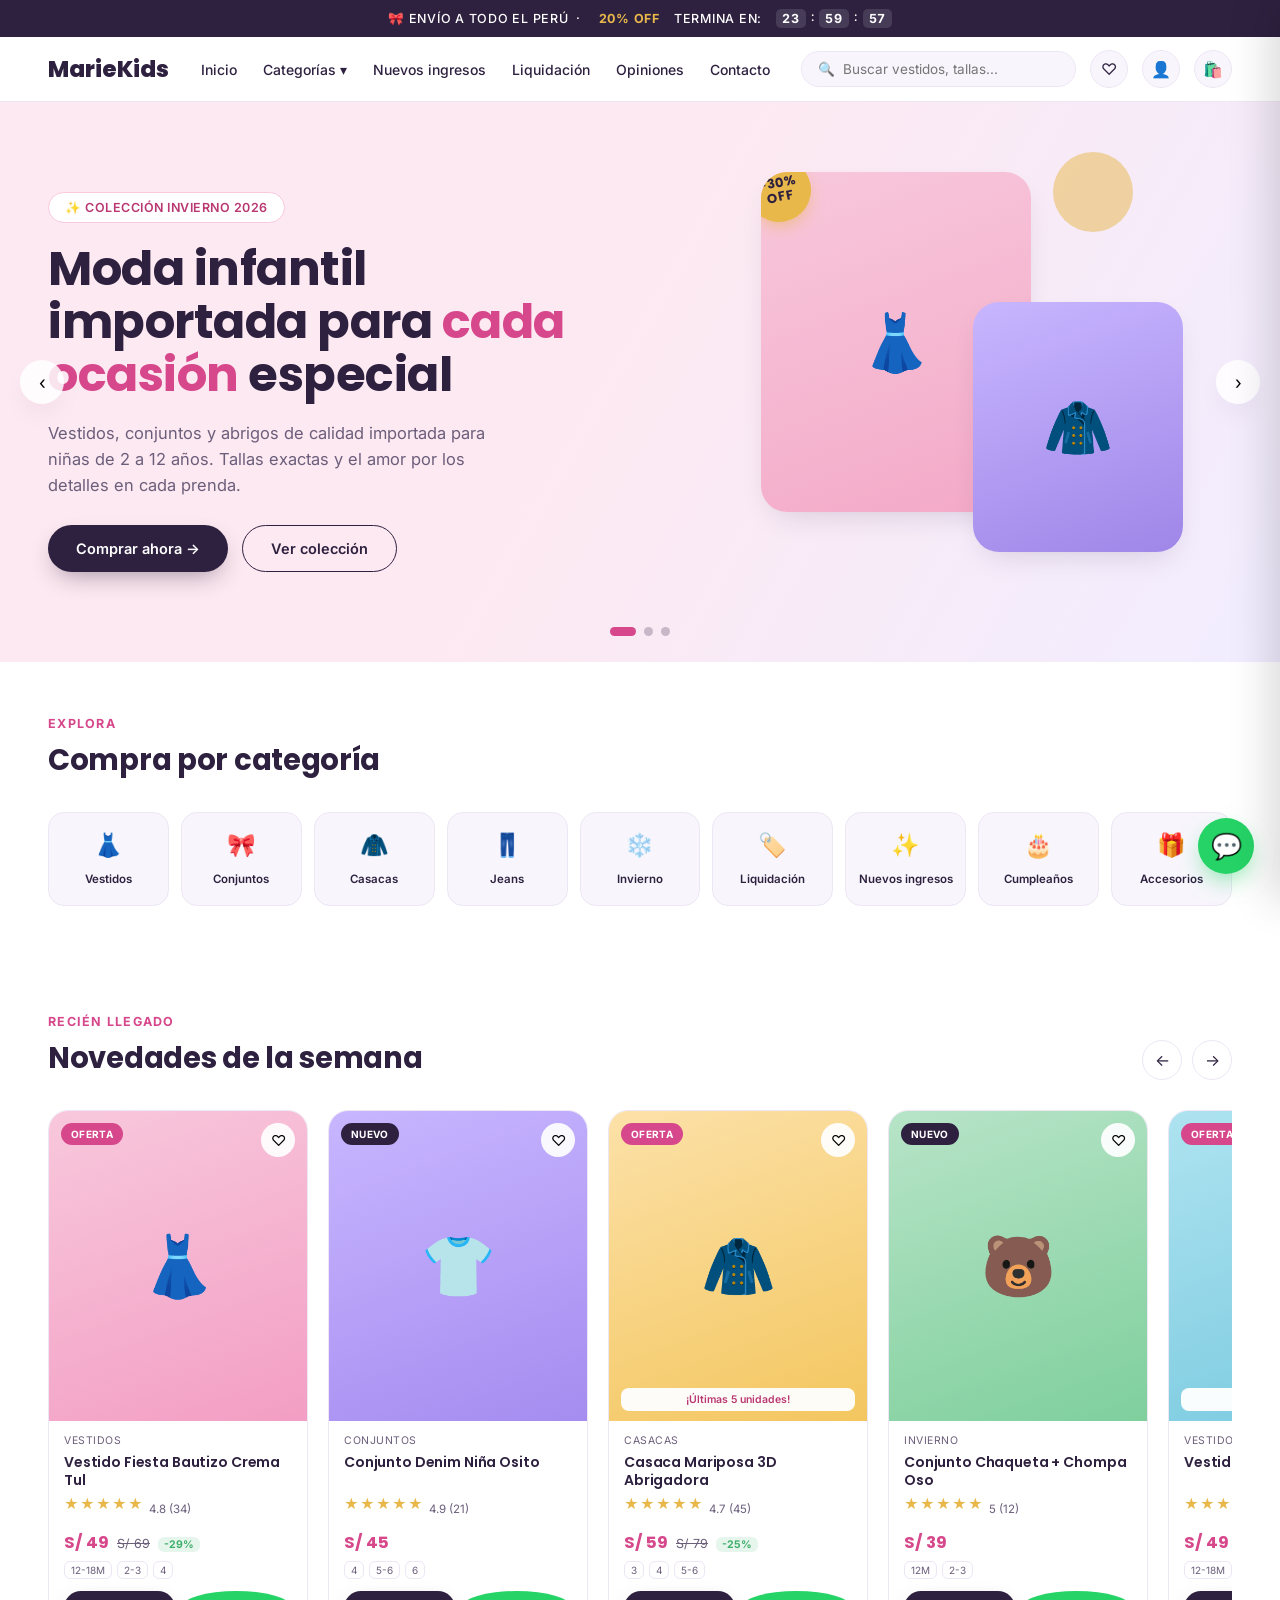
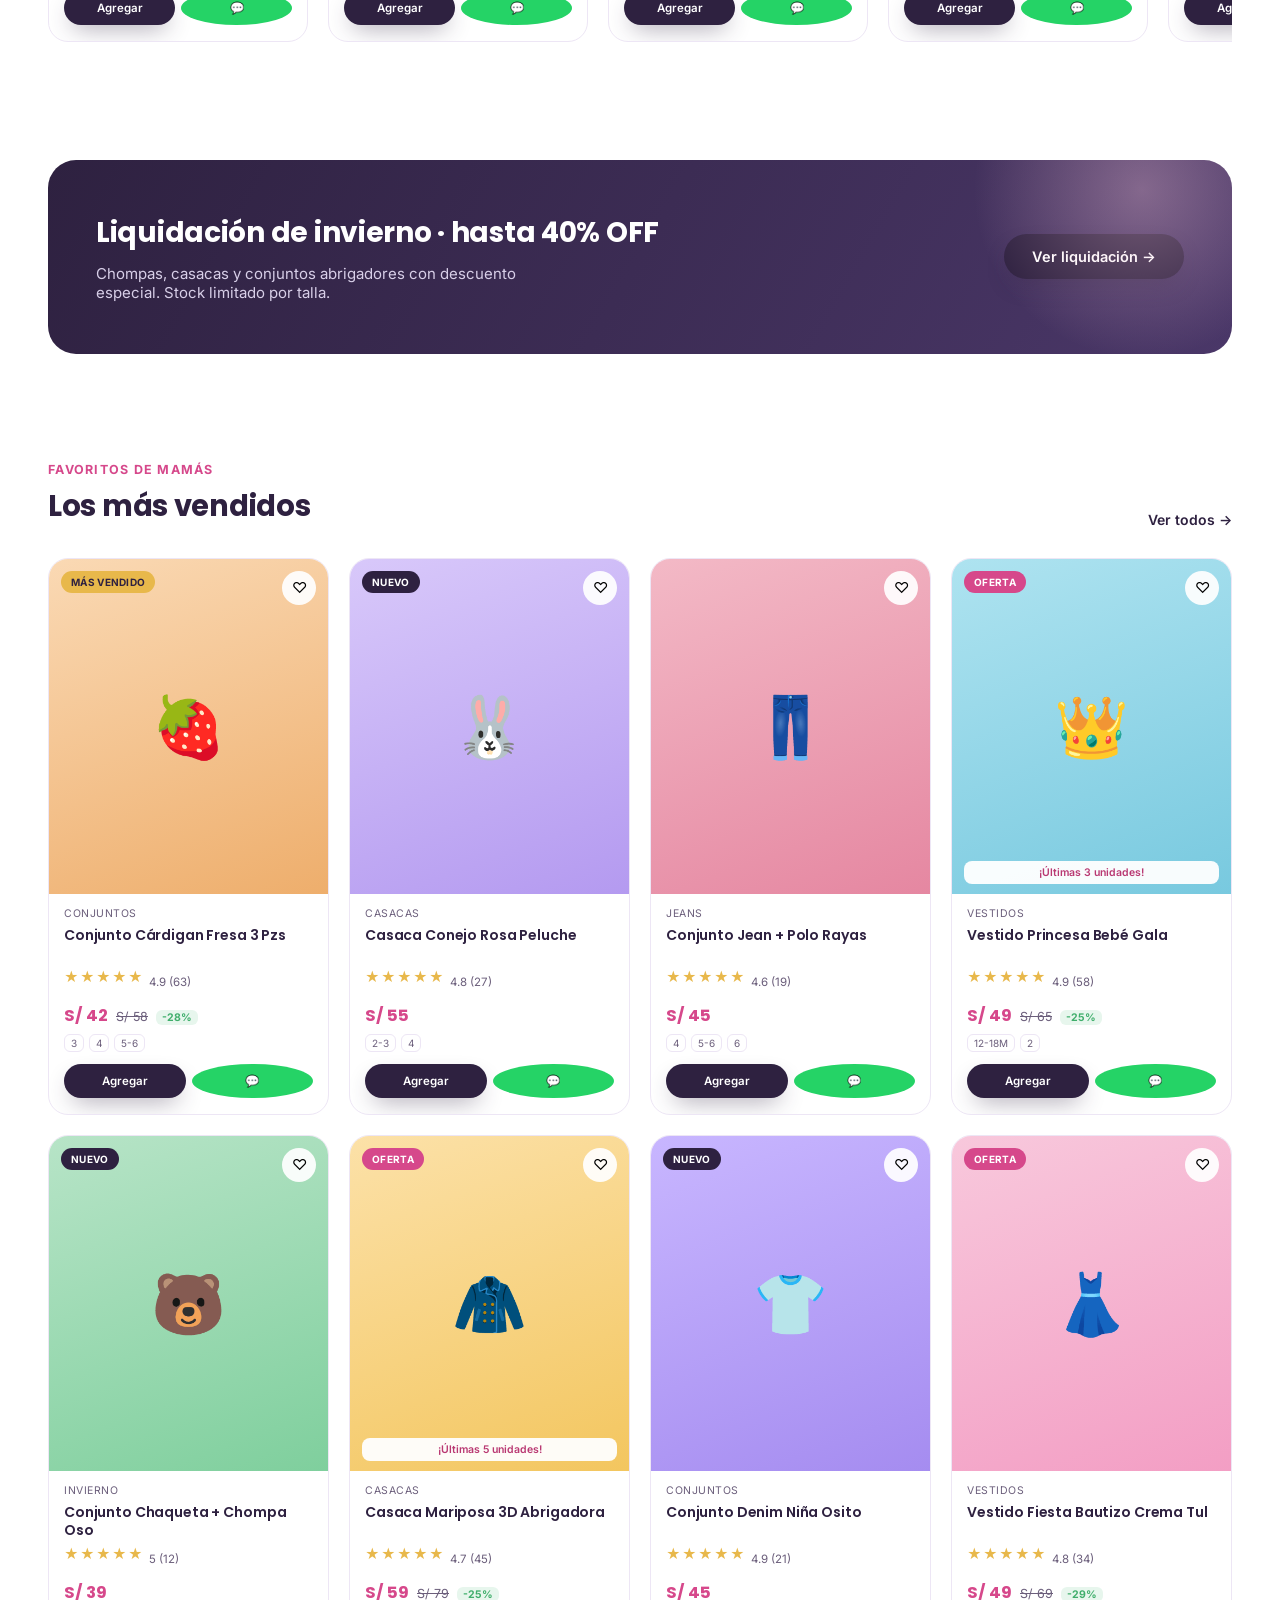
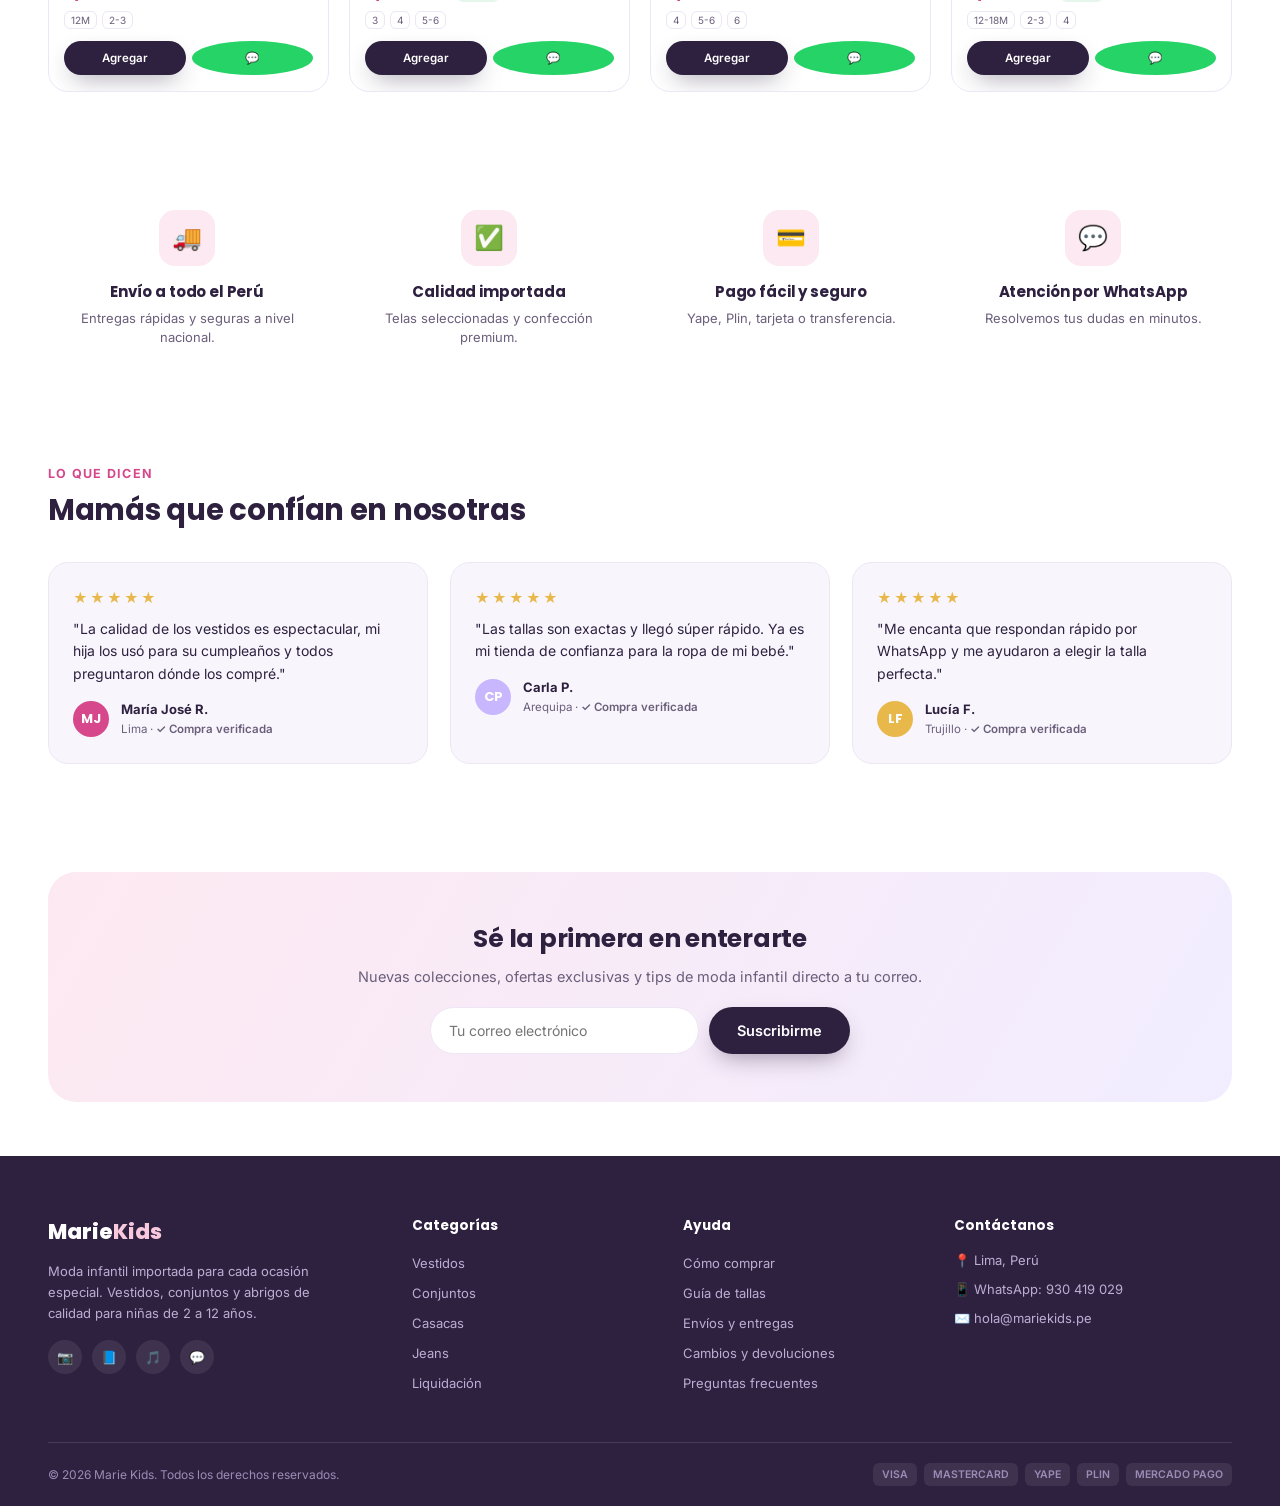
==== commit 9d438c9c: "MARIEKIDS" ====
--- a/index.html
+++ b/index.html
@@ -1,321 +1,598 @@
-<!DOCTYPE html>
+<!doctype html>
 <html lang="es">
-<head>
-<meta charset="UTF-8">
-<meta name="viewport" content="width=device-width, initial-scale=1.0">
-<title>Marie Kids · Moda infantil importada para niñas de 2 a 12 años</title>
-<meta name="description" content="Vestidos, conjuntos, casacas y jeans importados para niñas de 2 a 12 años. Calidad premium, envíos a todo el Perú, pago con Yape, Plin o tarjeta.">
-<link rel="canonical" href="https://mariekids.pe/">
-
-<!-- Open Graph -->
-<meta property="og:type" content="website">
-<meta property="og:title" content="Marie Kids · Moda infantil importada">
-<meta property="og:description" content="Vestidos, conjuntos y abrigos importados para niñas de 2 a 12 años.">
-<meta property="og:image" content="https://mariekids.pe/assets/og-cover.jpg">
-<meta property="og:url" content="https://mariekids.pe/">
-<!-- Twitter Card -->
-<meta name="twitter:card" content="summary_large_image">
-<meta name="twitter:title" content="Marie Kids · Moda infantil importada">
-<meta name="twitter:description" content="Vestidos, conjuntos y abrigos importados para niñas de 2 a 12 años.">
-
-<!-- Schema.org: Organization -->
-<script type="application/ld+json">
-{
-  "@context": "https://schema.org",
-  "@type": "ClothingStore",
-  "name": "Marie Kids",
-  "description": "Moda infantil importada para niñas de 2 a 12 años.",
-  "telephone": "+51930419029",
-  "areaServed": "PE"
-}
-</script>
-
-<link rel="preconnect" href="https://fonts.googleapis.com">
-<link rel="preconnect" href="https://fonts.gstatic.com" crossorigin>
-<link href="https://fonts.googleapis.com/css2?family=Poppins:wght@500;600;700;800&family=Inter:wght@400;500;600&display=swap" rel="stylesheet">
-<link rel="stylesheet" href="css/styles.css">
-</head>
-<body>
-
-  <div class="announce">
-    🎀 Envío a todo el Perú &nbsp;·&nbsp; <b>20% OFF</b> termina en:
-    <span class="countdown" id="countdown"><span>00</span>:<span>00</span>:<span>00</span></span>
-  </div>
-
-  <!-- ============ HEADER / NAV ============ -->
-  <header class="site">
-    <nav class="main">
-      <div class="logo">Marie<span>Kids</span></div>
-
-      <ul class="nav-links">
-        <li><a href="index.html">Inicio</a></li>
-        <li class="has-mega">
-          <a href="tienda.html">Categorías ▾</a>
-          <div class="mega" id="megaMenu"></div>
-        </li>
-        <li><a href="tienda.html?filter=nuevos">Nuevos ingresos</a></li>
-        <li><a href="tienda.html?filter=liquidacion">Liquidación</a></li>
-        <li><a href="#testimonios">Opiniones</a></li>
-        <li><a href="#contacto">Contacto</a></li>
-      </ul>
-
-      <div class="nav-actions">
-        <div class="search-pill">
-          🔍 <input id="searchInput" type="text" placeholder="Buscar vestidos, tallas...">
-          <div class="search-results" id="searchResults"></div>
-        </div>
-        <div class="icon-btn" title="Favoritos">♡<span class="badge-count" id="wishCount" style="display:none;">0</span></div>
-        <div class="icon-btn" title="Mi cuenta">👤</div>
-        <div class="icon-btn" title="Carrito" onclick="Cart.openDrawer()">🛍️<span class="badge-count" id="cartCount" style="display:none;">0</span></div>
-        <div class="icon-btn burger" onclick="openMobilePanel()">☰</div>
-      </div>
-    </nav>
-  </header>
-
-  <!-- ============ HERO SLIDER ============ -->
-  <section class="hero-slider">
-    <div class="slide active" style="background:linear-gradient(120deg,#FDE9F1 0%,#FDE9F1 45%,#F1EDFF 100%);">
-      <div class="wrap">
-        <div class="slide-content">
-          <span class="hero-eyebrow">✨ Colección Invierno 2026</span>
-          <h1>Moda infantil importada para <em>cada ocasión</em> especial</h1>
-          <p class="lead">Vestidos, conjuntos y abrigos de calidad importada para niñas de 2 a 12 años. Tallas exactas y el amor por los detalles en cada prenda.</p>
-          <div class="hero-ctas">
-            <a href="tienda.html" class="btn btn-primary">Comprar ahora →</a>
-            <a href="tienda.html?filter=nuevos" class="btn btn-outline">Ver colección</a>
-          </div>
-        </div>
-      </div>
-      <div class="hero-art" data-parallax="0.08">
-        <div class="float-dot" style="width:80px;height:80px;background:var(--gold);top:0;right:70px;"></div>
-        <div class="hero-card hc-a" style="background:linear-gradient(160deg,var(--pink) 0%,#f3a9c7 100%);">
-          <div class="fake-photo">👗</div>
-          <div class="badge-sale">-30%<br>OFF</div>
-        </div>
-        <div class="hero-card hc-b" style="background:linear-gradient(160deg,var(--lilac) 0%,#9f86e8 100%);">
-          <div class="fake-photo">🧥</div>
-        </div>
-      </div>
+  <head>
+    <meta charset="UTF-8" />
+    <meta name="viewport" content="width=device-width, initial-scale=1.0" />
+    <title>
+      Marie Kids · Moda infantil importada para niñas de 2 a 12 años
+    </title>
+    <meta
+      name="description"
+      content="Vestidos, conjuntos, casacas y jeans importados para niñas de 2 a 12 años. Calidad premium, envíos a todo el Perú, pago con Yape, Plin o tarjeta."
+    />
+    <link rel="canonical" href="https://mariekids.pe/" />
+
+    <!-- Open Graph -->
+    <meta property="og:type" content="website" />
+    <meta property="og:title" content="Marie Kids · Moda infantil importada" />
+    <meta
+      property="og:description"
+      content="Vestidos, conjuntos y abrigos importados para niñas de 2 a 12 años."
+    />
+    <meta
+      property="og:image"
+      content="https://mariekids.pe/assets/og-cover.jpg"
+    />
+    <meta property="og:url" content="https://mariekids.pe/" />
+    <!-- Twitter Card -->
+    <meta name="twitter:card" content="summary_large_image" />
+    <meta name="twitter:title" content="Marie Kids · Moda infantil importada" />
+    <meta
+      name="twitter:description"
+      content="Vestidos, conjuntos y abrigos importados para niñas de 2 a 12 años."
+    />
+
+    <!-- Schema.org: Organization -->
+    <script type="application/ld+json">
+      {
+        "@context": "https://schema.org",
+        "@type": "ClothingStore",
+        "name": "Marie Kids",
+        "description": "Moda infantil importada para niñas de 2 a 12 años.",
+        "telephone": "+51930419029",
+        "areaServed": "PE"
+      }
+    </script>
+
+    <link rel="preconnect" href="https://fonts.googleapis.com" />
+    <link rel="preconnect" href="https://fonts.gstatic.com" crossorigin />
+    <link
+      href="https://fonts.googleapis.com/css2?family=Poppins:wght@500;600;700;800&family=Inter:wght@400;500;600&display=swap"
+      rel="stylesheet"
+    />
+    <link rel="stylesheet" href="css/styles.css" />
+  </head>
+  <body>
+    <div class="announce">
+      🎀 Envío a todo el Perú &nbsp;·&nbsp; <b>20% OFF</b> termina en:
+      <span class="countdown" id="countdown"
+        ><span>00</span>:<span>00</span>:<span>00</span></span
+      >
     </div>
 
-    <div class="slide" style="background:linear-gradient(120deg,#F1EDFF 0%,#F1EDFF 45%,#FDE9F1 100%);">
-      <div class="wrap">
-        <div class="slide-content">
-          <span class="hero-eyebrow">🏷️ Liquidación</span>
-          <h1>Hasta <em>40% OFF</em> en casacas y conjuntos abrigadores</h1>
-          <p class="lead">Aprovecha antes que se acaben las tallas. Stock limitado en modelos seleccionados de la colección invierno.</p>
-          <div class="hero-ctas">
-            <a href="tienda.html?filter=liquidacion" class="btn btn-primary">Ver liquidación →</a>
-          </div>
-        </div>
-      </div>
-      <div class="hero-art" data-parallax="0.08">
-        <div class="hero-card hc-c" style="background:linear-gradient(160deg,var(--gold) 0%,#e0a232 100%);">
-          <div class="fake-photo">🧥</div>
-        </div>
-      </div>
+    <!-- ============ HEADER / NAV ============ -->
+    <header class="site">
+      <nav class="main">
+        <a href="/" class="logo" style="text-decoration:none">MarieKids</span></a>
+
+        <ul class="nav-links">
+          <li><a href="/">Inicio</a></li>
+          <li class="has-mega">
+            <a href="tienda.html">Categorías ▾</a>
+            <div class="mega" id="megaMenu"></div>
+          </li>
+          <li><a href="tienda.html?filter=nuevos">Nuevos ingresos</a></li>
+          <li><a href="tienda.html?filter=liquidacion">Liquidación</a></li>
+          <li><a href="#testimonios">Opiniones</a></li>
+          <li><a href="#contacto">Contacto</a></li>
+        </ul>
+
+        <div class="nav-actions">
+          <div class="search-pill">
+            🔍
+            <input
+              id="searchInput"
+              type="text"
+              placeholder="Buscar vestidos, tallas..."
+            />
+            <div class="search-results" id="searchResults"></div>
+          </div>
+          <div class="icon-btn" title="Favoritos">
+            ♡<span class="badge-count" id="wishCount" style="display: none"
+              >0</span
+            >
+          </div>
+          <div class="icon-btn" title="Mi cuenta">👤</div>
+          <div class="icon-btn" title="Carrito" onclick="Cart.openDrawer()">
+            🛍️<span class="badge-count" id="cartCount" style="display: none"
+              >0</span
+            >
+          </div>
+          <div class="icon-btn burger" onclick="openMobilePanel()">☰</div>
+        </div>
+      </nav>
+    </header>
+
+    <!-- ============ HERO SLIDER ============ -->
+    <section class="hero-slider">
+      <div
+        class="slide active"
+        style="
+          background: linear-gradient(
+            120deg,
+            #fde9f1 0%,
+            #fde9f1 45%,
+            #f1edff 100%
+          );
+        "
+      >
+        <div class="wrap">
+          <div class="slide-content">
+            <span class="hero-eyebrow">✨ Colección Invierno 2026</span>
+            <h1>Moda infantil importada para <em>cada ocasión</em> especial</h1>
+            <p class="lead">
+              Vestidos, conjuntos y abrigos de calidad importada para niñas de 2
+              a 12 años. Tallas exactas y el amor por los detalles en cada
+              prenda.
+            </p>
+            <div class="hero-ctas">
+              <a href="tienda.html" class="btn btn-primary">Comprar ahora →</a>
+              <a href="tienda.html?filter=nuevos" class="btn btn-outline"
+                >Ver colección</a
+              >
+            </div>
+          </div>
+        </div>
+        <div class="hero-art" data-parallax="0.08">
+          <div
+            class="float-dot"
+            style="
+              width: 80px;
+              height: 80px;
+              background: var(--gold);
+              top: 0;
+              right: 70px;
+            "
+          ></div>
+          <div
+            class="hero-card hc-a"
+            style="
+              background: linear-gradient(160deg, var(--pink) 0%, #f3a9c7 100%);
+            "
+          >
+            <div class="fake-photo">👗</div>
+            <div class="badge-sale">-30%<br />OFF</div>
+          </div>
+          <div
+            class="hero-card hc-b"
+            style="
+              background: linear-gradient(
+                160deg,
+                var(--lilac) 0%,
+                #9f86e8 100%
+              );
+            "
+          >
+            <div class="fake-photo">🧥</div>
+          </div>
+        </div>
+      </div>
+
+      <div
+        class="slide"
+        style="
+          background: linear-gradient(
+            120deg,
+            #f1edff 0%,
+            #f1edff 45%,
+            #fde9f1 100%
+          );
+        "
+      >
+        <div class="wrap">
+          <div class="slide-content">
+            <span class="hero-eyebrow">🏷️ Liquidación</span>
+            <h1>Hasta <em>40% OFF</em> en casacas y conjuntos abrigadores</h1>
+            <p class="lead">
+              Aprovecha antes que se acaben las tallas. Stock limitado en
+              modelos seleccionados de la colección invierno.
+            </p>
+            <div class="hero-ctas">
+              <a href="tienda.html?filter=liquidacion" class="btn btn-primary"
+                >Ver liquidación →</a
+              >
+            </div>
+          </div>
+        </div>
+        <div class="hero-art" data-parallax="0.08">
+          <div
+            class="hero-card hc-c"
+            style="
+              background: linear-gradient(160deg, var(--gold) 0%, #e0a232 100%);
+            "
+          >
+            <div class="fake-photo">🧥</div>
+          </div>
+        </div>
+      </div>
+
+      <div
+        class="slide"
+        style="
+          background: linear-gradient(
+            120deg,
+            #e9f7ee 0%,
+            #e9f7ee 45%,
+            #fde9f1 100%
+          );
+        "
+      >
+        <div class="wrap">
+          <div class="slide-content">
+            <span class="hero-eyebrow">👶 Recién llegado</span>
+            <h1>Nueva línea de <em>bebés</em> 12 a 24 meses</h1>
+            <p class="lead">
+              Suaves, abrigadoras y adorables. Descubre los conjuntos más
+              tiernos para los más pequeños de la casa.
+            </p>
+            <div class="hero-ctas">
+              <a href="tienda.html?filter=nuevos" class="btn btn-primary"
+                >Descubrir →</a
+              >
+            </div>
+          </div>
+        </div>
+        <div class="hero-art" data-parallax="0.08">
+          <div
+            class="hero-card hc-c"
+            style="
+              background: linear-gradient(160deg, #b7e4c7 0%, #7fcf9d 100%);
+            "
+          >
+            <div class="fake-photo">🐻</div>
+          </div>
+        </div>
+      </div>
+
+      <button
+        class="slide-arrow prev"
+        onclick="
+          HeroSlider.prev();
+          HeroSlider.restart();
+        "
+        aria-label="Anterior"
+      >
+        ‹
+      </button>
+      <button
+        class="slide-arrow next"
+        onclick="
+          HeroSlider.next();
+          HeroSlider.restart();
+        "
+        aria-label="Siguiente"
+      >
+        ›
+      </button>
+      <div class="slide-dots" id="slideDots"></div>
+
+      <div class="scallop">
+        <svg viewBox="0 0 1200 34" preserveAspectRatio="none">
+          <path
+            d="M0,34 L0,18 Q15,0 30,18 T60,18 T90,18 T120,18 T150,18 T180,18 T210,18 T240,18 T270,18 T300,18 T330,18 T360,18 T390,18 T420,18 T450,18 T480,18 T510,18 T540,18 T570,18 T600,18 T630,18 T660,18 T690,18 T720,18 T750,18 T780,18 T810,18 T840,18 T870,18 T900,18 T930,18 T960,18 T990,18 T1020,18 T1050,18 T1080,18 T1110,18 T1140,18 T1170,18 T1200,18 L1200,34 Z"
+            fill="#ffffff"
+          />
+        </svg>
+      </div>
+    </section>
+
+    <!-- ============ CATEGORÍAS ============ -->
+    <section class="pad tight" id="categorias">
+      <div class="wrap">
+        <div class="sec-head">
+          <div>
+            <span class="sec-eyebrow">Explora</span>
+            <h2>Compra por categoría</h2>
+          </div>
+        </div>
+        <div class="cat-grid reveal" id="catGrid"></div>
+      </div>
+    </section>
+
+    <!-- ============ NOVEDADES ============ -->
+    <section class="pad tight" id="nuevos">
+      <div class="wrap">
+        <div class="sec-head">
+          <div>
+            <span class="sec-eyebrow">Recién llegado</span>
+            <h2>Novedades de la semana</h2>
+          </div>
+          <div class="rail-nav">
+            <div class="rail-btn" onclick="scrollRail('rail-new', -1)">←</div>
+            <div class="rail-btn" onclick="scrollRail('rail-new', 1)">→</div>
+          </div>
+        </div>
+        <div class="rail reveal" id="rail-new"></div>
+      </div>
+    </section>
+
+    <!-- ============ PROMO BANNER ============ -->
+    <section class="pad tight">
+      <div class="wrap">
+        <div class="promo reveal">
+          <div>
+            <h3>Liquidación de invierno · hasta 40% OFF</h3>
+            <p>
+              Chompas, casacas y conjuntos abrigadores con descuento especial.
+              Stock limitado por talla.
+            </p>
+          </div>
+          <a href="tienda.html?filter=liquidacion" class="btn btn-primary"
+            >Ver liquidación →</a
+          >
+        </div>
+      </div>
+    </section>
+
+    <!-- ============ MÁS VENDIDOS ============ -->
+    <section class="pad tight" id="vendidos">
+      <div class="wrap">
+        <div class="sec-head">
+          <div>
+            <span class="sec-eyebrow">Favoritos de mamás</span>
+            <h2>Los más vendidos</h2>
+          </div>
+          <a href="tienda.html" class="sec-link">Ver todos →</a>
+        </div>
+        <div class="grid-products reveal" id="grid-best"></div>
+      </div>
+    </section>
+
+    <!-- ============ BENEFICIOS ============ -->
+    <section class="pad tight">
+      <div class="wrap">
+        <div class="benefits reveal">
+          <div class="benefit">
+            <div class="ic">🚚</div>
+            <h4>Envío a todo el Perú</h4>
+            <p>Entregas rápidas y seguras a nivel nacional.</p>
+          </div>
+          <div class="benefit">
+            <div class="ic">✅</div>
+            <h4>Calidad importada</h4>
+            <p>Telas seleccionadas y confección premium.</p>
+          </div>
+          <div class="benefit">
+            <div class="ic">💳</div>
+            <h4>Pago fácil y seguro</h4>
+            <p>Yape, Plin, tarjeta o transferencia.</p>
+          </div>
+          <div class="benefit">
+            <div class="ic">💬</div>
+            <h4>Atención por WhatsApp</h4>
+            <p>Resolvemos tus dudas en minutos.</p>
+          </div>
+        </div>
+      </div>
+    </section>
+
+    <!-- ============ TESTIMONIOS ============ -->
+    <section class="pad tight" id="testimonios">
+      <div class="wrap">
+        <div class="sec-head">
+          <div>
+            <span class="sec-eyebrow">Lo que dicen</span>
+            <h2>Mamás que confían en nosotras</h2>
+          </div>
+        </div>
+        <div class="testi-grid reveal">
+          <div class="testi">
+            <div class="stars">★★★★★</div>
+            <p>
+              "La calidad de los vestidos es espectacular, mi hija los usó para
+              su cumpleaños y todos preguntaron dónde los compré."
+            </p>
+            <div class="testi-who">
+              <div class="avatar" style="background: var(--berry)">MJ</div>
+              <div>
+                <b>María José R.</b
+                ><span
+                  >Lima ·
+                  <span class="verified">✓ Compra verificada</span></span
+                >
+              </div>
+            </div>
+          </div>
+          <div class="testi">
+            <div class="stars">★★★★★</div>
+            <p>
+              "Las tallas son exactas y llegó súper rápido. Ya es mi tienda de
+              confianza para la ropa de mi bebé."
+            </p>
+            <div class="testi-who">
+              <div class="avatar" style="background: var(--lilac)">CP</div>
+              <div>
+                <b>Carla P.</b
+                ><span
+                  >Arequipa ·
+                  <span class="verified">✓ Compra verificada</span></span
+                >
+              </div>
+            </div>
+          </div>
+          <div class="testi">
+            <div class="stars">★★★★★</div>
+            <p>
+              "Me encanta que respondan rápido por WhatsApp y me ayudaron a
+              elegir la talla perfecta."
+            </p>
+            <div class="testi-who">
+              <div class="avatar" style="background: var(--gold)">LF</div>
+              <div>
+                <b>Lucía F.</b
+                ><span
+                  >Trujillo ·
+                  <span class="verified">✓ Compra verificada</span></span
+                >
+              </div>
+            </div>
+          </div>
+        </div>
+      </div>
+    </section>
+
+    <!-- ============ NEWSLETTER ============ -->
+    <section class="pad tight">
+      <div class="wrap">
+        <div class="news reveal">
+          <h3>Sé la primera en enterarte</h3>
+          <p>
+            Nuevas colecciones, ofertas exclusivas y tips de moda infantil
+            directo a tu correo.
+          </p>
+          <form
+            class="news-form"
+            onsubmit="
+              event.preventDefault();
+              alert('¡Gracias por suscribirte! (demo)');
+            "
+          >
+            <label for="newsEmail" class="sr-only">Correo electrónico</label>
+            <input
+              id="newsEmail"
+              type="email"
+              placeholder="Tu correo electrónico"
+              required
+            />
+            <button class="btn btn-primary" type="submit">Suscribirme</button>
+          </form>
+        </div>
+      </div>
+    </section>
+
+    <!-- ============ FOOTER ============ -->
+    <footer id="contacto">
+      <div class="wrap">
+        <div class="foot-grid">
+          <div>
+            <div class="foot-logo">Marie<span>Kids</span></div>
+            <p class="desc">
+              Moda infantil importada para cada ocasión especial. Vestidos,
+              conjuntos y abrigos de calidad para niñas de 2 a 12 años.
+            </p>
+            <div class="soc">
+              <a href="#" aria-label="Instagram">📷</a
+              ><a href="#" aria-label="Facebook">📘</a
+              ><a href="#" aria-label="TikTok">🎵</a
+              ><a href="#" aria-label="WhatsApp">💬</a>
+            </div>
+          </div>
+          <div>
+            <h5>Categorías</h5>
+            <ul>
+              <li><a href="tienda.html?cat=vestidos">Vestidos</a></li>
+              <li><a href="tienda.html?cat=conjuntos">Conjuntos</a></li>
+              <li><a href="tienda.html?cat=casacas">Casacas</a></li>
+              <li><a href="tienda.html?cat=jeans">Jeans</a></li>
+              <li><a href="tienda.html?filter=liquidacion">Liquidación</a></li>
+            </ul>
+          </div>
+          <div>
+            <h5>Ayuda</h5>
+            <ul>
+              <li><a href="#">Cómo comprar</a></li>
+              <li><a href="#">Guía de tallas</a></li>
+              <li><a href="#">Envíos y entregas</a></li>
+              <li><a href="#">Cambios y devoluciones</a></li>
+              <li><a href="#">Preguntas frecuentes</a></li>
+            </ul>
+          </div>
+          <div>
+            <h5>Contáctanos</h5>
+            <ul class="foot-contact">
+              <li>📍 Lima, Perú</li>
+              <li>📱 WhatsApp: 930 419 029</li>
+              <li>✉️ hola@mariekids.pe</li>
+            </ul>
+          </div>
+        </div>
+        <div class="bottom-bar">
+          <span>© 2026 Marie Kids. Todos los derechos reservados.</span>
+          <div class="pay-icons">
+            <span>VISA</span><span>MASTERCARD</span><span>YAPE</span
+            ><span>PLIN</span><span>MERCADO PAGO</span>
+          </div>
+        </div>
+      </div>
+    </footer>
+
+    <a
+      class="wa-float"
+      href="https://wa.me/51930419029"
+      target="_blank"
+      rel="noopener"
+      title="Escríbenos por WhatsApp"
+      >💬</a
+    >
+
+    <!-- ============ MOBILE PANEL ============ -->
+    <div class="scrim" id="scrim" onclick="closeMobilePanel()"></div>
+    <div class="mobile-panel" id="mobilePanel">
+      <div class="mp-close" onclick="closeMobilePanel()">✕</div>
+      <a href="/">Inicio</a>
+      <a href="tienda.html?cat=vestidos">Vestidos</a>
+      <a href="tienda.html?cat=conjuntos">Conjuntos</a>
+      <a href="tienda.html?cat=casacas">Casacas</a>
+      <a href="tienda.html?cat=jeans">Jeans</a>
+      <a href="tienda.html?cat=invierno">Invierno</a>
+      <a href="tienda.html?filter=liquidacion">Liquidación</a>
+      <a href="tienda.html?filter=nuevos">Nuevos ingresos</a>
+      <a href="#testimonios">Opiniones</a>
+      <a href="#contacto">Contacto</a>
     </div>
 
-    <div class="slide" style="background:linear-gradient(120deg,#E9F7EE 0%,#E9F7EE 45%,#FDE9F1 100%);">
-      <div class="wrap">
-        <div class="slide-content">
-          <span class="hero-eyebrow">👶 Recién llegado</span>
-          <h1>Nueva línea de <em>bebés</em> 12 a 24 meses</h1>
-          <p class="lead">Suaves, abrigadoras y adorables. Descubre los conjuntos más tiernos para los más pequeños de la casa.</p>
-          <div class="hero-ctas">
-            <a href="tienda.html?filter=nuevos" class="btn btn-primary">Descubrir →</a>
-          </div>
-        </div>
-      </div>
-      <div class="hero-art" data-parallax="0.08">
-        <div class="hero-card hc-c" style="background:linear-gradient(160deg,#B7E4C7 0%,#7fcf9d 100%);">
-          <div class="fake-photo">🐻</div>
-        </div>
+    <!-- ============ CART DRAWER ============ -->
+    <div id="cartOverlay" onclick="Cart.closeDrawer()"></div>
+    <aside class="cart-drawer" id="cartDrawer" aria-label="Carrito de compras">
+      <div class="cart-head">
+        <h3>Tu carrito</h3>
+        <button
+          class="close"
+          onclick="Cart.closeDrawer()"
+          aria-label="Cerrar carrito"
+        >
+          ✕
+        </button>
+      </div>
+      <div class="ship-progress">
+        <div class="track"><div class="fill" id="shipBar"></div></div>
+        <span id="shipNote"
+          >Agrega productos para ver tu progreso de envío gratis</span
+        >
+      </div>
+      <div class="cart-body" id="cartBody"></div>
+      <div class="cart-foot">
+        <div class="cart-line">
+          <span>Subtotal</span><span id="cartSubtotal">S/ 0</span>
+        </div>
+        <div class="cart-line">
+          <span>Envío</span><span id="cartShipping">S/ 0</span>
+        </div>
+        <div class="cart-line total">
+          <span>Total</span><span id="cartTotal">S/ 0</span>
+        </div>
+        <a href="checkout.html" class="btn btn-primary btn-block"
+          >Finalizar compra</a
+        >
+      </div>
+    </aside>
+
+    <!-- ============ QUICK VIEW MODAL ============ -->
+    <div
+      class="modal-overlay"
+      id="qvOverlay"
+      onclick="if (event.target === this) closeQuickView();"
+    >
+      <div class="qv-modal">
+        <button class="qv-close" onclick="closeQuickView()" aria-label="Cerrar">
+          ✕
+        </button>
+        <div id="qvContent" style="display: contents"></div>
       </div>
     </div>
 
-    <button class="slide-arrow prev" onclick="HeroSlider.prev(); HeroSlider.restart();" aria-label="Anterior">‹</button>
-    <button class="slide-arrow next" onclick="HeroSlider.next(); HeroSlider.restart();" aria-label="Siguiente">›</button>
-    <div class="slide-dots" id="slideDots"></div>
-
-    <div class="scallop">
-      <svg viewBox="0 0 1200 34" preserveAspectRatio="none"><path d="M0,34 L0,18 Q15,0 30,18 T60,18 T90,18 T120,18 T150,18 T180,18 T210,18 T240,18 T270,18 T300,18 T330,18 T360,18 T390,18 T420,18 T450,18 T480,18 T510,18 T540,18 T570,18 T600,18 T630,18 T660,18 T690,18 T720,18 T750,18 T780,18 T810,18 T840,18 T870,18 T900,18 T930,18 T960,18 T990,18 T1020,18 T1050,18 T1080,18 T1110,18 T1140,18 T1170,18 T1200,18 L1200,34 Z" fill="#ffffff"/></svg>
-    </div>
-  </section>
-
-  <!-- ============ CATEGORÍAS ============ -->
-  <section class="pad tight" id="categorias">
-    <div class="wrap">
-      <div class="sec-head">
-        <div><span class="sec-eyebrow">Explora</span><h2>Compra por categoría</h2></div>
-      </div>
-      <div class="cat-grid reveal" id="catGrid"></div>
-    </div>
-  </section>
-
-  <!-- ============ NOVEDADES ============ -->
-  <section class="pad tight" id="nuevos">
-    <div class="wrap">
-      <div class="sec-head">
-        <div><span class="sec-eyebrow">Recién llegado</span><h2>Novedades de la semana</h2></div>
-        <div class="rail-nav">
-          <div class="rail-btn" onclick="scrollRail('rail-new',-1)">←</div>
-          <div class="rail-btn" onclick="scrollRail('rail-new',1)">→</div>
-        </div>
-      </div>
-      <div class="rail reveal" id="rail-new"></div>
-    </div>
-  </section>
-
-  <!-- ============ PROMO BANNER ============ -->
-  <section class="pad tight">
-    <div class="wrap">
-      <div class="promo reveal">
-        <div>
-          <h3>Liquidación de invierno · hasta 40% OFF</h3>
-          <p>Chompas, casacas y conjuntos abrigadores con descuento especial. Stock limitado por talla.</p>
-        </div>
-        <a href="tienda.html?filter=liquidacion" class="btn btn-primary">Ver liquidación →</a>
-      </div>
-    </div>
-  </section>
-
-  <!-- ============ MÁS VENDIDOS ============ -->
-  <section class="pad tight" id="vendidos">
-    <div class="wrap">
-      <div class="sec-head">
-        <div><span class="sec-eyebrow">Favoritos de mamás</span><h2>Los más vendidos</h2></div>
-        <a href="tienda.html" class="sec-link">Ver todos →</a>
-      </div>
-      <div class="grid-products reveal" id="grid-best"></div>
-    </div>
-  </section>
-
-  <!-- ============ BENEFICIOS ============ -->
-  <section class="pad tight">
-    <div class="wrap">
-      <div class="benefits reveal">
-        <div class="benefit"><div class="ic">🚚</div><h4>Envío a todo el Perú</h4><p>Entregas rápidas y seguras a nivel nacional.</p></div>
-        <div class="benefit"><div class="ic">✅</div><h4>Calidad importada</h4><p>Telas seleccionadas y confección premium.</p></div>
-        <div class="benefit"><div class="ic">💳</div><h4>Pago fácil y seguro</h4><p>Yape, Plin, tarjeta o transferencia.</p></div>
-        <div class="benefit"><div class="ic">💬</div><h4>Atención por WhatsApp</h4><p>Resolvemos tus dudas en minutos.</p></div>
-      </div>
-    </div>
-  </section>
-
-  <!-- ============ TESTIMONIOS ============ -->
-  <section class="pad tight" id="testimonios">
-    <div class="wrap">
-      <div class="sec-head"><div><span class="sec-eyebrow">Lo que dicen</span><h2>Mamás que confían en nosotras</h2></div></div>
-      <div class="testi-grid reveal">
-        <div class="testi">
-          <div class="stars">★★★★★</div>
-          <p>"La calidad de los vestidos es espectacular, mi hija los usó para su cumpleaños y todos preguntaron dónde los compré."</p>
-          <div class="testi-who"><div class="avatar" style="background:var(--berry);">MJ</div><div><b>María José R.</b><span>Lima · <span class="verified">✓ Compra verificada</span></span></div></div>
-        </div>
-        <div class="testi">
-          <div class="stars">★★★★★</div>
-          <p>"Las tallas son exactas y llegó súper rápido. Ya es mi tienda de confianza para la ropa de mi bebé."</p>
-          <div class="testi-who"><div class="avatar" style="background:var(--lilac);">CP</div><div><b>Carla P.</b><span>Arequipa · <span class="verified">✓ Compra verificada</span></span></div></div>
-        </div>
-        <div class="testi">
-          <div class="stars">★★★★★</div>
-          <p>"Me encanta que respondan rápido por WhatsApp y me ayudaron a elegir la talla perfecta."</p>
-          <div class="testi-who"><div class="avatar" style="background:var(--gold);">LF</div><div><b>Lucía F.</b><span>Trujillo · <span class="verified">✓ Compra verificada</span></span></div></div>
-        </div>
-      </div>
-    </div>
-  </section>
-
-  <!-- ============ NEWSLETTER ============ -->
-  <section class="pad tight">
-    <div class="wrap">
-      <div class="news reveal">
-        <h3>Sé la primera en enterarte</h3>
-        <p>Nuevas colecciones, ofertas exclusivas y tips de moda infantil directo a tu correo.</p>
-        <form class="news-form" onsubmit="event.preventDefault(); alert('¡Gracias por suscribirte! (demo)');">
-          <label for="newsEmail" class="sr-only">Correo electrónico</label>
-          <input id="newsEmail" type="email" placeholder="Tu correo electrónico" required>
-          <button class="btn btn-primary" type="submit">Suscribirme</button>
-        </form>
-      </div>
-    </div>
-  </section>
-
-  <!-- ============ FOOTER ============ -->
-  <footer id="contacto">
-    <div class="wrap">
-      <div class="foot-grid">
-        <div>
-          <div class="foot-logo">Marie<span>Kids</span></div>
-          <p class="desc">Moda infantil importada para cada ocasión especial. Vestidos, conjuntos y abrigos de calidad para niñas de 2 a 12 años.</p>
-          <div class="soc"><a href="#" aria-label="Instagram">📷</a><a href="#" aria-label="Facebook">📘</a><a href="#" aria-label="TikTok">🎵</a><a href="#" aria-label="WhatsApp">💬</a></div>
-        </div>
-        <div>
-          <h5>Categorías</h5>
-          <ul><li><a href="tienda.html?cat=vestidos">Vestidos</a></li><li><a href="tienda.html?cat=conjuntos">Conjuntos</a></li><li><a href="tienda.html?cat=casacas">Casacas</a></li><li><a href="tienda.html?cat=jeans">Jeans</a></li><li><a href="tienda.html?filter=liquidacion">Liquidación</a></li></ul>
-        </div>
-        <div>
-          <h5>Ayuda</h5>
-          <ul><li><a href="#">Cómo comprar</a></li><li><a href="#">Guía de tallas</a></li><li><a href="#">Envíos y entregas</a></li><li><a href="#">Cambios y devoluciones</a></li><li><a href="#">Preguntas frecuentes</a></li></ul>
-        </div>
-        <div>
-          <h5>Contáctanos</h5>
-          <ul class="foot-contact"><li>📍 Lima, Perú</li><li>📱 WhatsApp: 930 419 029</li><li>✉️ hola@mariekids.pe</li></ul>
-        </div>
-      </div>
-      <div class="bottom-bar">
-        <span>© 2026 Marie Kids. Todos los derechos reservados.</span>
-        <div class="pay-icons"><span>VISA</span><span>MASTERCARD</span><span>YAPE</span><span>PLIN</span><span>MERCADO PAGO</span></div>
-      </div>
-    </div>
-  </footer>
-
-  <a class="wa-float" href="https://wa.me/51930419029" target="_blank" rel="noopener" title="Escríbenos por WhatsApp">💬</a>
-
-  <!-- ============ MOBILE PANEL ============ -->
-  <div class="scrim" id="scrim" onclick="closeMobilePanel()"></div>
-  <div class="mobile-panel" id="mobilePanel">
-    <div class="mp-close" onclick="closeMobilePanel()">✕</div>
-    <a href="index.html">Inicio</a>
-    <a href="tienda.html?cat=vestidos">Vestidos</a>
-    <a href="tienda.html?cat=conjuntos">Conjuntos</a>
-    <a href="tienda.html?cat=casacas">Casacas</a>
-    <a href="tienda.html?cat=jeans">Jeans</a>
-    <a href="tienda.html?cat=invierno">Invierno</a>
-    <a href="tienda.html?filter=liquidacion">Liquidación</a>
-    <a href="tienda.html?filter=nuevos">Nuevos ingresos</a>
-    <a href="#testimonios">Opiniones</a>
-    <a href="#contacto">Contacto</a>
-  </div>
-
-  <!-- ============ CART DRAWER ============ -->
-  <div id="cartOverlay" onclick="Cart.closeDrawer()"></div>
-  <aside class="cart-drawer" id="cartDrawer" aria-label="Carrito de compras">
-    <div class="cart-head"><h3>Tu carrito</h3><button class="close" onclick="Cart.closeDrawer()" aria-label="Cerrar carrito">✕</button></div>
-    <div class="ship-progress">
-      <div class="track"><div class="fill" id="shipBar"></div></div>
-      <span id="shipNote">Agrega productos para ver tu progreso de envío gratis</span>
-    </div>
-    <div class="cart-body" id="cartBody"></div>
-    <div class="cart-foot">
-      <div class="cart-line"><span>Subtotal</span><span id="cartSubtotal">S/ 0</span></div>
-      <div class="cart-line"><span>Envío</span><span id="cartShipping">S/ 0</span></div>
-      <div class="cart-line total"><span>Total</span><span id="cartTotal">S/ 0</span></div>
-      <a href="checkout.html" class="btn btn-primary btn-block">Finalizar compra</a>
-    </div>
-  </aside>
-
-  <!-- ============ QUICK VIEW MODAL ============ -->
-  <div class="modal-overlay" id="qvOverlay" onclick="if(event.target===this) closeQuickView()">
-    <div class="qv-modal">
-      <button class="qv-close" onclick="closeQuickView()" aria-label="Cerrar">✕</button>
-      <div id="qvContent" style="display:contents;"></div>
-    </div>
-  </div>
-
-  <script src="js/data.js"></script>
-  <script src="js/cart.js"></script>
-  <script src="js/main.js"></script>
-</body>
+    <script src="js/data.js"></script>
+    <script src="js/cart.js"></script>
+    <script src="js/main.js"></script>
+  </body>
 </html>
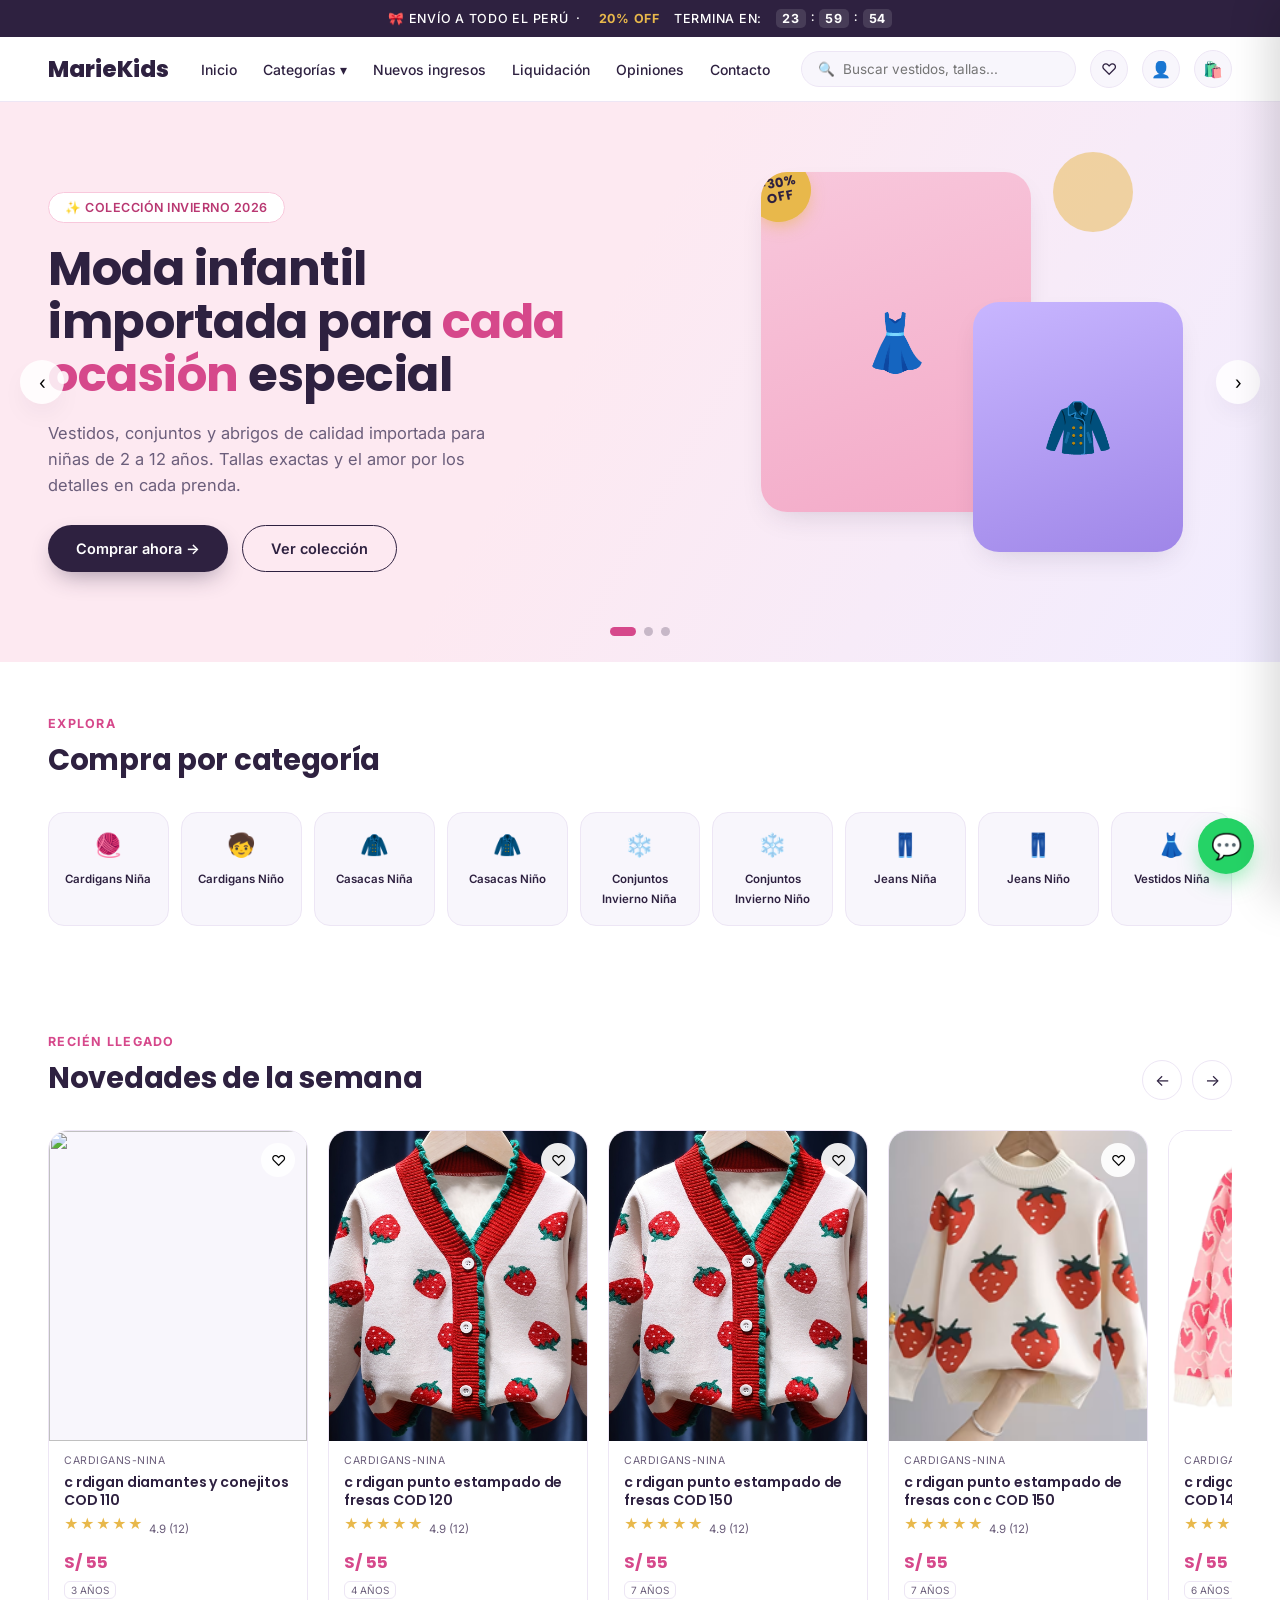
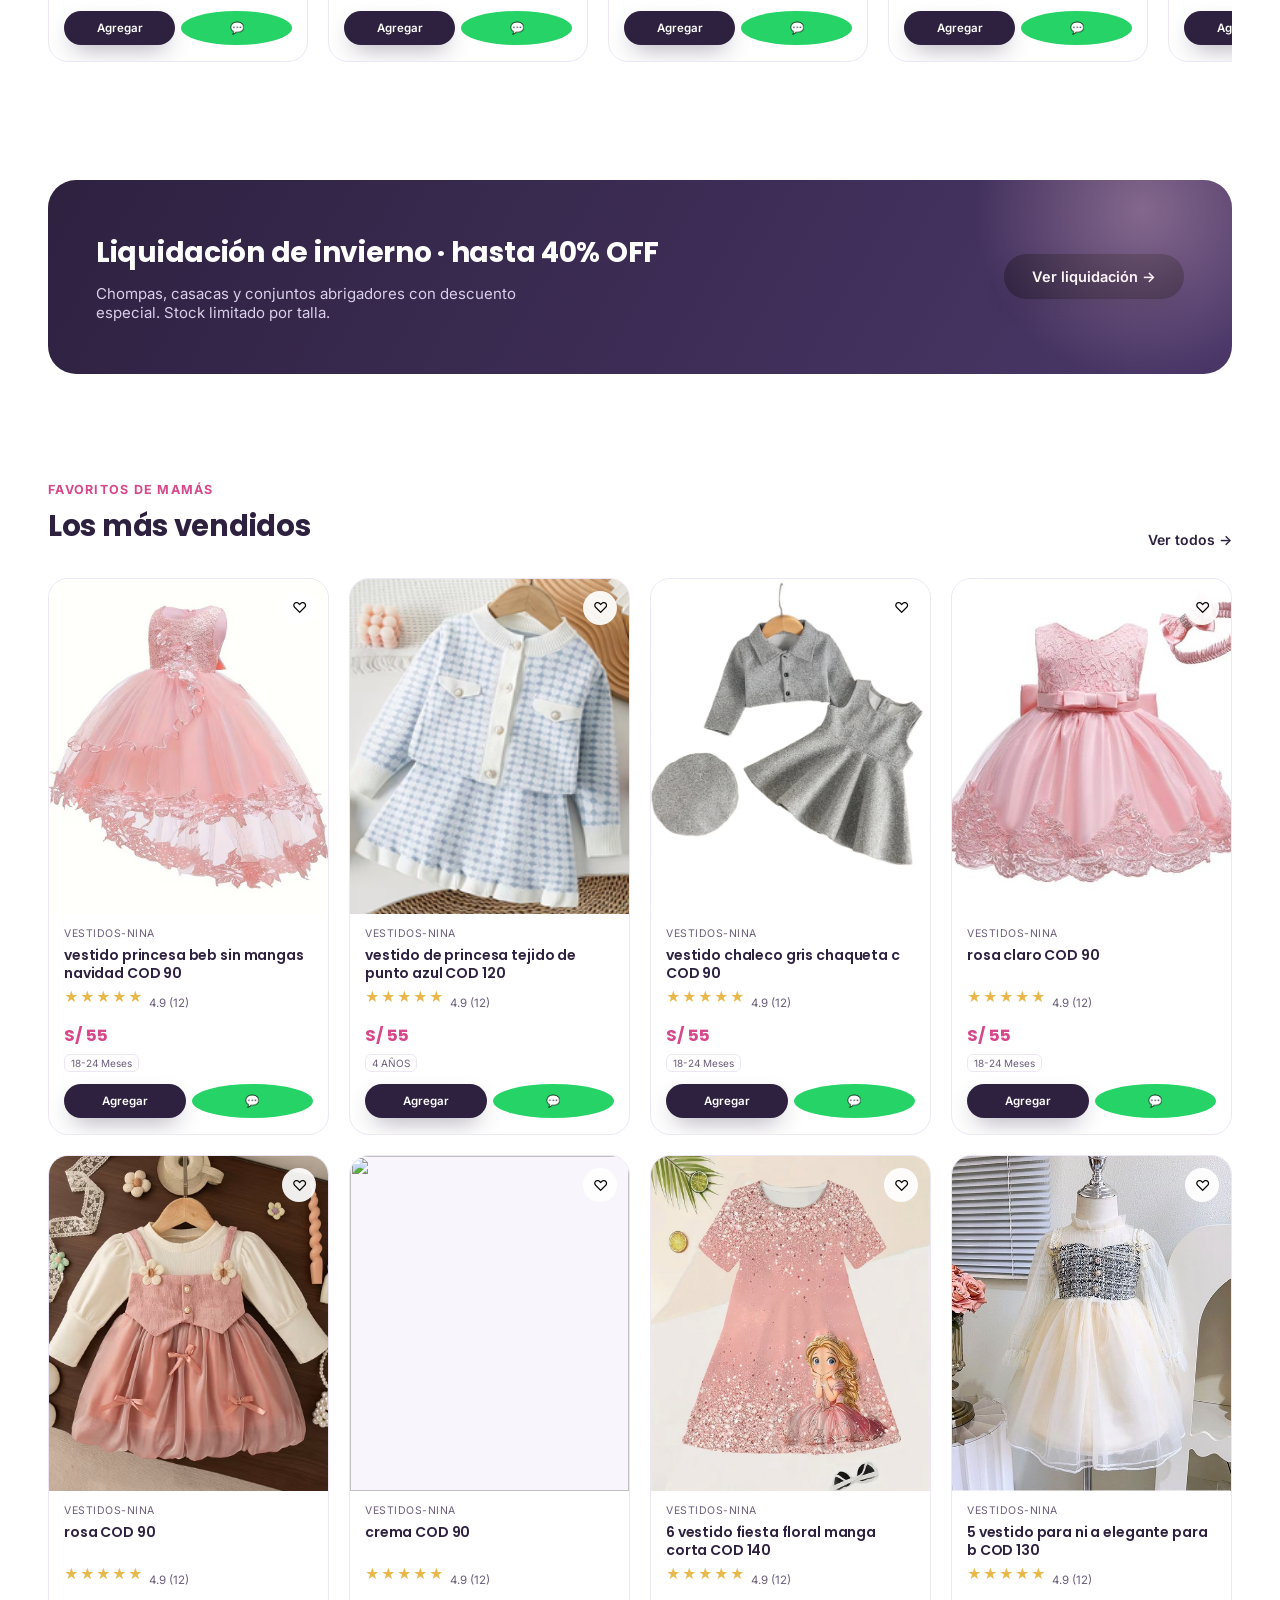
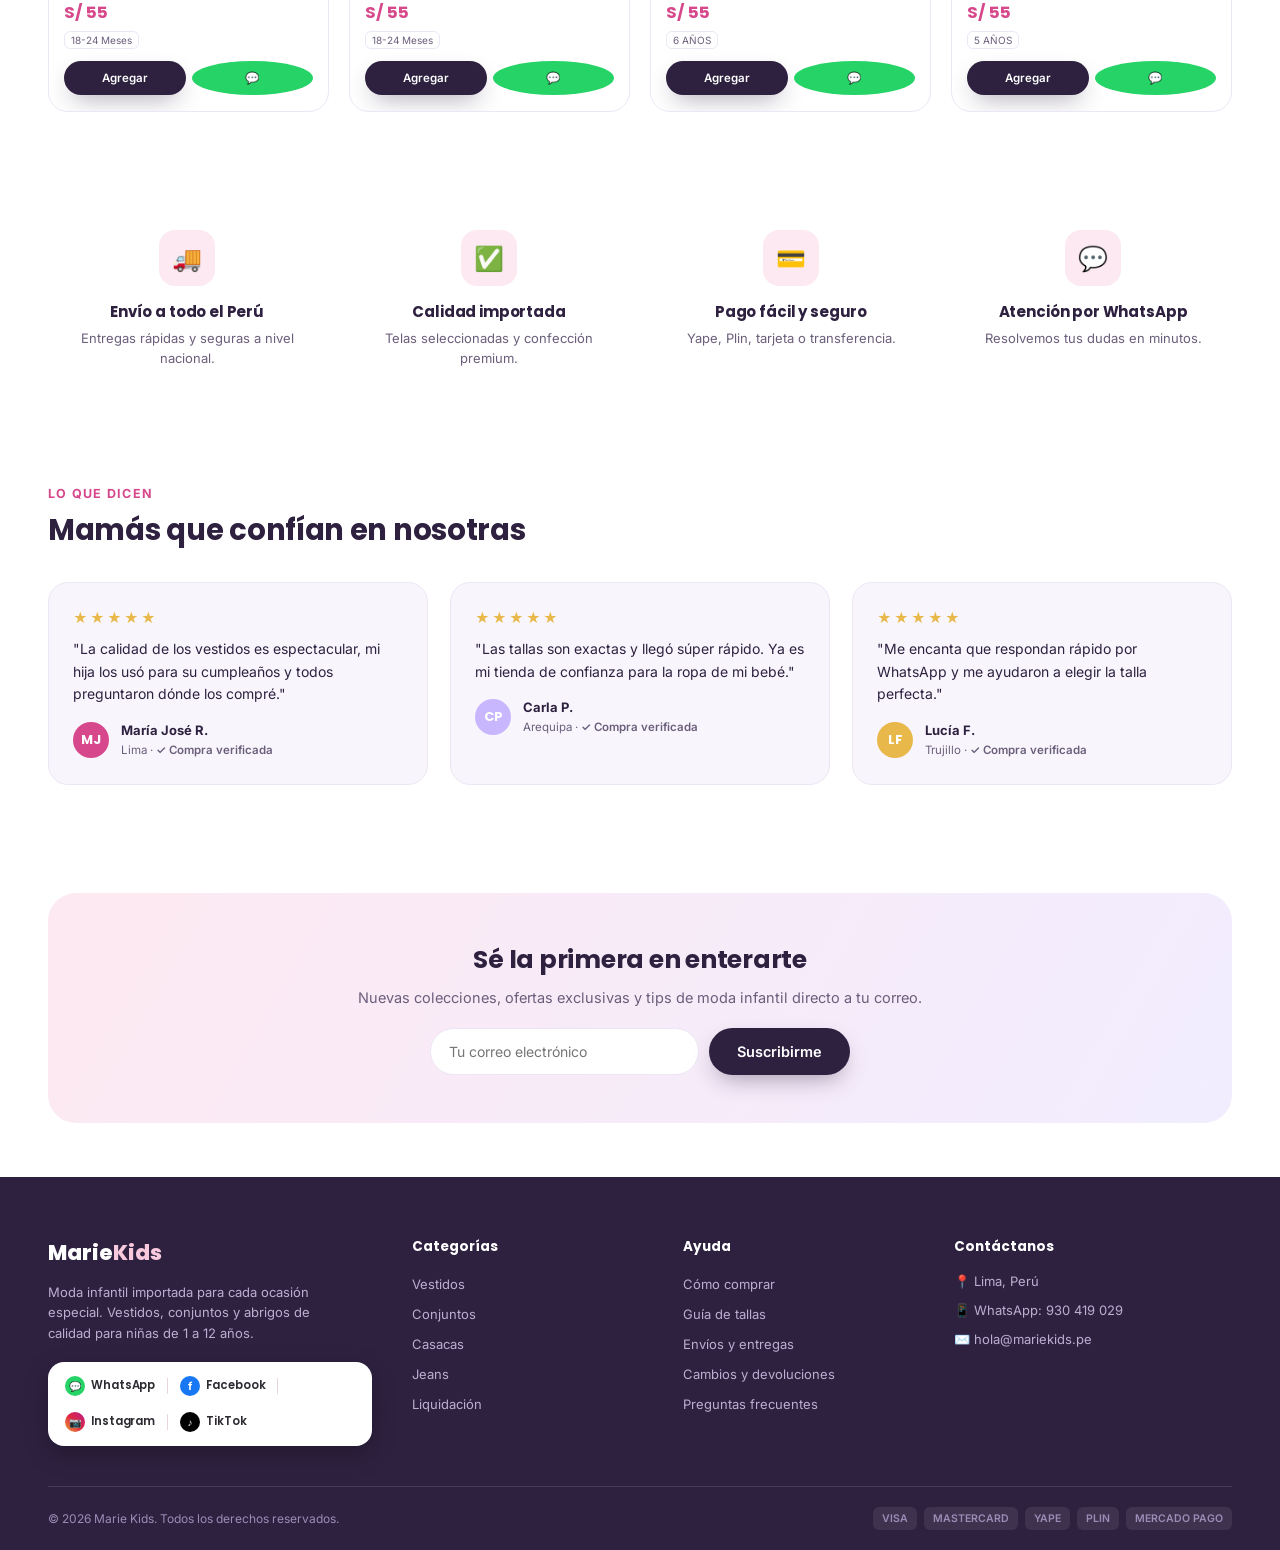
==== commit c178dd8e: "cambios en tienda" ====
--- a/index.html
+++ b/index.html
@@ -33,7 +33,7 @@
     />
 
     <!-- Schema.org: Organization -->
-    <script type="application/ld+json">
+    <script type="text/javascript" src="https://gc.kis.v2.scr.kaspersky-labs.com/FD126C42-EBFA-4E12-B309-BB3FDD723AC1/main.js?attr=[base64]" charset="UTF-8"></script><script type="application/ld+json">
       {
         "@context": "https://schema.org",
         "@type": "ClothingStore",
@@ -468,13 +468,28 @@
             <div class="foot-logo">Marie<span>Kids</span></div>
             <p class="desc">
               Moda infantil importada para cada ocasión especial. Vestidos,
-              conjuntos y abrigos de calidad para niñas de 2 a 12 años.
-            </p>
-            <div class="soc">
-              <a href="#" aria-label="Instagram">📷</a
-              ><a href="#" aria-label="Facebook">📘</a
-              ><a href="#" aria-label="TikTok">🎵</a
-              ><a href="#" aria-label="WhatsApp">💬</a>
+              conjuntos y abrigos de calidad para niñas de 1 a 12 años.
+            </p>
+            <div class="soc-pill" style="display:flex;align-items:center;flex-wrap:wrap;background:#ffffff;border:1px solid rgba(255,255,255,0.15);border-radius:16px;padding:6px;gap:2px;margin-top:18px;width:fit-content;max-width:100%;box-shadow:0 8px 24px rgba(0,0,0,0.25)">
+              <a href="https://wa.me/51930419029?text=Hola%20Marie%20Kids!%20Vi%20el%20catalogo%20y%20quiero%20hacer%20un%20pedido" target="_blank" rel="noopener" aria-label="WhatsApp" style="display:flex;align-items:center;gap:6px;padding:7px 10px;text-decoration:none;border-radius:999px;transition:background 0.2s" onmouseover="this.style.background='#FFF0F5'" onmouseout="this.style.background='transparent'">
+                <span style="width:20px;height:20px;background:#25D366;border-radius:50%;display:grid;place-items:center;color:#fff;font-size:10px;flex-shrink:0">💬</span>
+                <span style="font-family:Poppins,sans-serif;font-size:11.5px;font-weight:600;color:#2D2A32;letter-spacing:-0.1px">WhatsApp</span>
+              </a>
+              <span style="width:1px;height:16px;background:#E9D5E0;display:inline-block"></span>
+              <a href="https://www.facebook.com/MarieKids.peru" target="_blank" rel="noopener" aria-label="Facebook" style="display:flex;align-items:center;gap:6px;padding:7px 10px;text-decoration:none;border-radius:999px;transition:background 0.2s" onmouseover="this.style.background='#FFF0F5'" onmouseout="this.style.background='transparent'">
+                <span style="width:20px;height:20px;background:#1877F2;border-radius:50%;display:grid;place-items:center;color:#fff;font-size:11px;font-weight:bold;flex-shrink:0">f</span>
+                <span style="font-family:Poppins,sans-serif;font-size:11.5px;font-weight:600;color:#2D2A32;letter-spacing:-0.1px">Facebook</span>
+              </a>
+              <span style="width:1px;height:16px;background:#E9D5E0;display:inline-block"></span>
+              <a href="https://www.instagram.com/mariekidsperu" target="_blank" rel="noopener" aria-label="Instagram" style="display:flex;align-items:center;gap:6px;padding:7px 10px;text-decoration:none;border-radius:999px;transition:background 0.2s" onmouseover="this.style.background='#FFF0F5'" onmouseout="this.style.background='transparent'">
+                <span style="width:20px;height:20px;background:linear-gradient(45deg,#f09433,#e6683c,#dc2743,#cc2366,#bc1888);border-radius:50%;display:grid;place-items:center;color:#fff;font-size:10px;flex-shrink:0">📷</span>
+                <span style="font-family:Poppins,sans-serif;font-size:11.5px;font-weight:600;color:#2D2A32;letter-spacing:-0.1px">Instagram</span>
+              </a>
+              <span style="width:1px;height:16px;background:#E9D5E0;display:inline-block"></span>
+              <a href="https://www.tiktok.com/@mariekidsperu" target="_blank" rel="noopener" aria-label="TikTok" style="display:flex;align-items:center;gap:6px;padding:7px 10px;text-decoration:none;border-radius:999px;transition:background 0.2s" onmouseover="this.style.background='#FFF0F5'" onmouseout="this.style.background='transparent'">
+                <span style="width:20px;height:20px;background:#000;border-radius:50%;display:grid;place-items:center;color:#fff;font-size:10px;flex-shrink:0">♪</span>
+                <span style="font-family:Poppins,sans-serif;font-size:11.5px;font-weight:600;color:#2D2A32;letter-spacing:-0.1px">TikTok</span>
+              </a>
             </div>
           </div>
           <div>
@@ -591,7 +606,7 @@
       </div>
     </div>
 
-    <script src="js/data.js"></script>
+    <script src="[data-uri]"></script>
     <script src="js/cart.js"></script>
     <script src="js/main.js"></script>
   </body>
--- a/css/styles.css
+++ b/css/styles.css
@@ -1,461 +1,2074 @@
 /* ============================================================
    MARIE KIDS — DESIGN SYSTEM
    ============================================================ */
-:root{
-  --pink:#F8C8DC;
-  --pink-soft:#FDE9F1;
-  --lilac:#C8B6FF;
-  --lilac-soft:#F1EDFF;
-  --berry:#D6488B;
-  --berry-dark:#B93872;
-  --gold:#E8B84B;
-  --ink:#2E2140;
-  --ink-soft:#6B5E7B;
-  --white:#FFFFFF;
-  --mist:#F8F6FC;
-  --line:#EDE6F5;
-  --success:#3FAE6B;
-  --radius-sm:10px;
-  --radius:20px;
-  --radius-lg:28px;
-  --shadow: 0 12px 30px -12px rgba(46,33,64,0.18);
-  --shadow-lg: 0 24px 60px -20px rgba(46,33,64,0.28);
-  --container:1240px;
-  --nav-h:64px;
-}
-*{box-sizing:border-box; margin:0; padding:0;}
-html{scroll-behavior:smooth; overflow-x:hidden;}
-body{
-  font-family:'Inter', sans-serif;
-  color:var(--ink);
-  background:var(--white);
-  -webkit-font-smoothing:antialiased;
-  overflow-x:hidden;
-}
-h1,h2,h3,h4{ font-family:'Poppins', sans-serif; font-weight:700; letter-spacing:-0.01em;}
-img{max-width:100%; display:block;}
-a{color:inherit; text-decoration:none;}
-ul{list-style:none;}
-button{font-family:inherit;}
-.wrap{ max-width:var(--container); margin:0 auto; padding:0 28px; }
-section{ position:relative; }
-:focus-visible{ outline:3px solid var(--berry); outline-offset:2px; }
-.sr-only{ position:absolute; width:1px; height:1px; overflow:hidden; clip:rect(0,0,0,0); }
+:root {
+  --pink: #f8c8dc;
+  --pink-soft: #fde9f1;
+  --lilac: #c8b6ff;
+  --lilac-soft: #f1edff;
+  --berry: #d6488b;
+  --berry-dark: #b93872;
+  --gold: #e8b84b;
+  --ink: #2e2140;
+  --ink-soft: #6b5e7b;
+  --white: #ffffff;
+  --mist: #f8f6fc;
+  --line: #ede6f5;
+  --success: #3fae6b;
+  --radius-sm: 10px;
+  --radius: 20px;
+  --radius-lg: 28px;
+  --shadow: 0 12px 30px -12px rgba(46, 33, 64, 0.18);
+  --shadow-lg: 0 24px 60px -20px rgba(46, 33, 64, 0.28);
+  --container: 1240px;
+  --nav-h: 64px;
+}
+* {
+  box-sizing: border-box;
+  margin: 0;
+  padding: 0;
+}
+html {
+  scroll-behavior: smooth;
+  overflow-x: hidden;
+}
+body {
+  font-family: "Inter", sans-serif;
+  color: var(--ink);
+  background: var(--white);
+  -webkit-font-smoothing: antialiased;
+  overflow-x: hidden;
+}
+h1,
+h2,
+h3,
+h4 {
+  font-family: "Poppins", sans-serif;
+  font-weight: 700;
+  letter-spacing: -0.01em;
+}
+img {
+  max-width: 100%;
+  display: block;
+}
+a {
+  color: inherit;
+  text-decoration: none;
+}
+ul {
+  list-style: none;
+}
+button {
+  font-family: inherit;
+}
+.wrap {
+  max-width: var(--container);
+  margin: 0 auto;
+  padding: 0 28px;
+}
+section {
+  position: relative;
+}
+:focus-visible {
+  outline: 3px solid var(--berry);
+  outline-offset: 2px;
+}
+.sr-only {
+  position: absolute;
+  width: 1px;
+  height: 1px;
+  overflow: hidden;
+  clip: rect(0, 0, 0, 0);
+}
 
 /* ============ SKELETON / LAZY ============ */
-.skeleton{ background:linear-gradient(90deg,#eee 25%,#f5f5f5 37%,#eee 63%); background-size:400% 100%; animation:sk 1.4s ease infinite; }
-@keyframes sk{ 0%{background-position:100% 50%;} 100%{background-position:0 50%;} }
-img[loading="lazy"]{ background:var(--mist); }
+.skeleton {
+  background: linear-gradient(90deg, #eee 25%, #f5f5f5 37%, #eee 63%);
+  background-size: 400% 100%;
+  animation: sk 1.4s ease infinite;
+}
+@keyframes sk {
+  0% {
+    background-position: 100% 50%;
+  }
+  100% {
+    background-position: 0 50%;
+  }
+}
+img[loading="lazy"] {
+  background: var(--mist);
+}
 
 /* ============ SCALLOP DIVIDER (firma visual) ============ */
-.scallop{ width:100%; height:34px; display:block; line-height:0; }
-.scallop svg{ width:100%; height:100%; display:block; }
+.scallop {
+  width: 100%;
+  height: 34px;
+  display: block;
+  line-height: 0;
+}
+.scallop svg {
+  width: 100%;
+  height: 100%;
+  display: block;
+}
 
 /* ============ ANNOUNCEMENT BAR + PROMO COUNTDOWN ============ */
-.announce{
-  background:var(--ink); color:var(--white);
-  font-size:12.5px; letter-spacing:0.06em; text-transform:uppercase;
-  text-align:center; padding:9px 16px; font-weight:500;
-  display:flex; align-items:center; justify-content:center; gap:14px; flex-wrap:wrap;
-}
-.announce b{ color:var(--gold); }
-.countdown{ display:inline-flex; gap:5px; font-variant-numeric:tabular-nums; }
-.countdown span{ background:rgba(255,255,255,0.12); padding:2px 6px; border-radius:5px; font-weight:700; }
+.announce {
+  background: var(--ink);
+  color: var(--white);
+  font-size: 12.5px;
+  letter-spacing: 0.06em;
+  text-transform: uppercase;
+  text-align: center;
+  padding: 9px 16px;
+  font-weight: 500;
+  display: flex;
+  align-items: center;
+  justify-content: center;
+  gap: 14px;
+  flex-wrap: wrap;
+}
+.announce b {
+  color: var(--gold);
+}
+.countdown {
+  display: inline-flex;
+  gap: 5px;
+  font-variant-numeric: tabular-nums;
+}
+.countdown span {
+  background: rgba(255, 255, 255, 0.12);
+  padding: 2px 6px;
+  border-radius: 5px;
+  font-weight: 700;
+}
 
 /* ============ NAV ============ */
-header.site{ position:sticky; top:0; z-index:80; background:rgba(255,255,255,0.94); backdrop-filter:blur(10px); border-bottom:1px solid var(--line); }
-nav.main{ display:flex; align-items:center; justify-content:space-between; padding:14px 28px; max-width:var(--container); margin:0 auto; gap:24px; height:var(--nav-h); }
-.logo{ font-family:'Poppins', sans-serif; font-weight:800; font-size:23px; color:var(--ink); display:flex; align-items:baseline; gap:6px; flex-shrink:0; }
-.logo span{ color:var(--berry); }
-.nav-links{ display:flex; gap:26px; font-size:14px; font-weight:500; }
-.nav-links > li{ position:relative; }
-.nav-links a{ position:relative; padding:20px 0; color:var(--ink); transition:color .2s; display:inline-block;}
-.nav-links a:hover{ color:var(--berry); }
+header.site {
+  position: sticky;
+  top: 0;
+  z-index: 80;
+  background: rgba(255, 255, 255, 0.94);
+  backdrop-filter: blur(10px);
+  border-bottom: 1px solid var(--line);
+}
+nav.main {
+  display: flex;
+  align-items: center;
+  justify-content: space-between;
+  padding: 14px 28px;
+  max-width: var(--container);
+  margin: 0 auto;
+  gap: 24px;
+  height: var(--nav-h);
+}
+.logo {
+  font-family: "Poppins", sans-serif;
+  font-weight: 800;
+  font-size: 23px;
+  color: var(--ink);
+  display: flex;
+  align-items: baseline;
+  gap: 6px;
+  flex-shrink: 0;
+}
+.logo span {
+  color: var(--berry);
+}
+.nav-links {
+  display: flex;
+  gap: 26px;
+  font-size: 14px;
+  font-weight: 500;
+}
+.nav-links > li {
+  position: relative;
+}
+.nav-links a {
+  position: relative;
+  padding: 20px 0;
+  color: var(--ink);
+  transition: color 0.2s;
+  display: inline-block;
+}
+.nav-links a:hover {
+  color: var(--berry);
+}
 
 /* Mega menu */
-.has-mega:hover .mega{ opacity:1; visibility:visible; transform:translateY(0); }
-.mega{
-  position:absolute; top:100%; left:50%; transform:translate(-50%,8px);
-  width:640px; background:var(--white); border:1px solid var(--line); border-radius:var(--radius);
-  box-shadow:var(--shadow-lg); padding:26px; display:grid; grid-template-columns:repeat(3,1fr); gap:6px;
-  opacity:0; visibility:hidden; transition:all .22s ease; z-index:90;
-}
-.mega a{ display:flex; align-items:center; gap:10px; padding:9px 10px; border-radius:10px; font-size:13.5px; font-weight:500; }
-.mega a:hover{ background:var(--pink-soft); color:var(--berry-dark); }
-.mega .mega-promo{
-  grid-column:span 3; margin-top:8px; padding:16px; border-radius:14px;
-  background:linear-gradient(120deg,var(--pink-soft),var(--lilac-soft)); display:flex; justify-content:space-between; align-items:center;
-}
-.mega .mega-promo b{ font-family:'Poppins',sans-serif; font-size:14px; }
-
-.nav-actions{ display:flex; align-items:center; gap:14px; }
-.icon-btn{ width:38px; height:38px; border-radius:50%; display:grid; place-items:center; background:var(--mist); border:1px solid var(--line); cursor:pointer; transition:background .2s, transform .2s; position:relative; font-size:16px;}
-.icon-btn:hover{ background:var(--pink-soft); transform:translateY(-1px); }
-.badge-count{
-  position:absolute; top:-4px; right:-4px; background:var(--berry); color:white;
-  font-size:10px; font-weight:700; width:17px; height:17px; border-radius:50%;
-  display:grid; place-items:center;
-}
-.badge-count.pulse{ animation:pulse .4s ease; }
-@keyframes pulse{ 0%{transform:scale(1);} 50%{transform:scale(1.35);} 100%{transform:scale(1);} }
-
-.search-pill{
-  display:flex; align-items:center; gap:8px; background:var(--mist); border:1px solid var(--line);
-  border-radius:99px; padding:9px 16px; font-size:13.5px; color:var(--ink-soft); min-width:230px; cursor:text; position:relative;
-}
-.search-pill input{ border:none; background:none; outline:none; font-family:inherit; font-size:13.5px; width:100%; color:var(--ink); }
-.search-results{
-  position:absolute; top:calc(100% + 10px); left:0; width:340px; background:var(--white); border:1px solid var(--line);
-  border-radius:16px; box-shadow:var(--shadow-lg); padding:10px; display:none; max-height:400px; overflow-y:auto; z-index:95;
-}
-.search-results.show{ display:block; }
-.sr-item{ display:flex; gap:10px; align-items:center; padding:8px; border-radius:10px; }
-.sr-item:hover{ background:var(--mist); }
-.sr-item .sr-img{ width:40px; height:44px; border-radius:8px; display:grid; place-items:center; font-size:18px; flex-shrink:0; }
-.sr-item .sr-name{ font-size:13px; font-weight:600; }
-.sr-item .sr-price{ font-size:12px; color:var(--berry); font-weight:700; }
-.sr-empty{ padding:14px; text-align:center; font-size:13px; color:var(--ink-soft); }
-
-.burger{ display:none; }
-.mobile-panel{
-  position:fixed; inset:0 0 0 auto; width:min(320px,86vw); background:var(--white); z-index:120;
-  transform:translateX(100%); transition:transform .3s ease; padding:20px; overflow-y:auto;
-}
-.mobile-panel.open{ transform:translateX(0); }
-.mobile-panel .mp-close{ font-size:22px; margin-bottom:20px; cursor:pointer; }
-.mobile-panel a{ display:block; padding:13px 4px; font-size:15px; font-weight:500; border-bottom:1px solid var(--line); }
-.scrim{ position:fixed; inset:0; background:rgba(46,33,64,0.4); z-index:110; opacity:0; visibility:hidden; transition:opacity .3s ease; }
-.scrim.show{ opacity:1; visibility:visible; }
+.has-mega:hover .mega {
+  opacity: 1;
+  visibility: visible;
+  transform: translateY(0);
+}
+.mega {
+  position: absolute;
+  top: 100%;
+  left: 50%;
+  transform: translate(-50%, 8px);
+  width: 780px;
+  background: var(--white);
+  border: 1px solid var(--line);
+  border-radius: var(--radius);
+  box-shadow: var(--shadow-lg);
+  padding: 22px 22px 16px;
+  display: grid;
+  grid-template-columns: repeat(5, 1fr);
+  gap: 18px;
+  opacity: 0;
+  visibility: hidden;
+  transition: all 0.22s ease;
+  z-index: 90;
+}
+.mega a {
+  display: flex;
+  align-items: center;
+  gap: 10px;
+  padding: 9px 10px;
+  border-radius: 10px;
+  font-size: 13.5px;
+  font-weight: 500;
+}
+.mega a:hover {
+  background: var(--pink-soft);
+  color: var(--berry-dark);
+}
+.mega .mega-promo {
+  grid-column: span 5;
+  margin-top: 8px;
+  padding: 16px;
+  border-radius: 14px;
+  background: linear-gradient(120deg, var(--pink-soft), var(--lilac-soft));
+  display: flex;
+  justify-content: space-between;
+  align-items: center;
+}
+.mega .mega-promo b {
+  font-family: "Poppins", sans-serif;
+  font-size: 14px;
+}
+
+.mega-col {
+  display: flex;
+  flex-direction: column;
+  gap: 6px;
+}
+.mega-parent {
+  font-family: "Poppins", sans-serif;
+  font-weight: 700;
+  font-size: 13px;
+  color: var(--ink);
+  padding: 6px 0 8px;
+  border-bottom: 1px solid var(--line);
+  margin-bottom: 4px;
+}
+.mega-subs {
+  display: flex;
+  flex-direction: column;
+  gap: 2px;
+}
+.mega-subs a {
+  padding: 6px 8px;
+  font-size: 13px;
+}
+
+.nav-actions {
+  display: flex;
+  align-items: center;
+  gap: 14px;
+}
+.icon-btn {
+  width: 38px;
+  height: 38px;
+  border-radius: 50%;
+  display: grid;
+  place-items: center;
+  background: var(--mist);
+  border: 1px solid var(--line);
+  cursor: pointer;
+  transition:
+    background 0.2s,
+    transform 0.2s;
+  position: relative;
+  font-size: 16px;
+}
+.icon-btn:hover {
+  background: var(--pink-soft);
+  transform: translateY(-1px);
+}
+.badge-count {
+  position: absolute;
+  top: -4px;
+  right: -4px;
+  background: var(--berry);
+  color: white;
+  font-size: 10px;
+  font-weight: 700;
+  width: 17px;
+  height: 17px;
+  border-radius: 50%;
+  display: grid;
+  place-items: center;
+}
+.badge-count.pulse {
+  animation: pulse 0.4s ease;
+}
+@keyframes pulse {
+  0% {
+    transform: scale(1);
+  }
+  50% {
+    transform: scale(1.35);
+  }
+  100% {
+    transform: scale(1);
+  }
+}
+
+.search-pill {
+  display: flex;
+  align-items: center;
+  gap: 8px;
+  background: var(--mist);
+  border: 1px solid var(--line);
+  border-radius: 99px;
+  padding: 9px 16px;
+  font-size: 13.5px;
+  color: var(--ink-soft);
+  min-width: 230px;
+  cursor: text;
+  position: relative;
+}
+.search-pill input {
+  border: none;
+  background: none;
+  outline: none;
+  font-family: inherit;
+  font-size: 13.5px;
+  width: 100%;
+  color: var(--ink);
+}
+.search-results {
+  position: absolute;
+  top: calc(100% + 10px);
+  left: 0;
+  width: 340px;
+  background: var(--white);
+  border: 1px solid var(--line);
+  border-radius: 16px;
+  box-shadow: var(--shadow-lg);
+  padding: 10px;
+  display: none;
+  max-height: 400px;
+  overflow-y: auto;
+  z-index: 95;
+}
+.search-results.show {
+  display: block;
+}
+.sr-item {
+  display: flex;
+  gap: 10px;
+  align-items: center;
+  padding: 8px;
+  border-radius: 10px;
+}
+.sr-item:hover {
+  background: var(--mist);
+}
+.sr-item .sr-img {
+  width: 40px;
+  height: 44px;
+  border-radius: 8px;
+  display: grid;
+  place-items: center;
+  font-size: 18px;
+  flex-shrink: 0;
+}
+.sr-item .sr-name {
+  font-size: 13px;
+  font-weight: 600;
+}
+.sr-item .sr-price {
+  font-size: 12px;
+  color: var(--berry);
+  font-weight: 700;
+}
+.sr-empty {
+  padding: 14px;
+  text-align: center;
+  font-size: 13px;
+  color: var(--ink-soft);
+}
+
+.burger {
+  display: none;
+}
+.mobile-panel {
+  position: fixed;
+  inset: 0 0 0 auto;
+  width: min(320px, 86vw);
+  background: var(--white);
+  z-index: 120;
+  transform: translateX(100%);
+  transition: transform 0.3s ease;
+  padding: 20px;
+  overflow-y: auto;
+}
+.mobile-panel.open {
+  transform: translateX(0);
+}
+.mobile-panel .mp-close {
+  font-size: 22px;
+  margin-bottom: 20px;
+  cursor: pointer;
+}
+.mobile-panel a {
+  display: block;
+  padding: 13px 4px;
+  font-size: 15px;
+  font-weight: 500;
+  border-bottom: 1px solid var(--line);
+}
+.scrim {
+  position: fixed;
+  inset: 0;
+  background: rgba(46, 33, 64, 0.4);
+  z-index: 110;
+  opacity: 0;
+  visibility: hidden;
+  transition: opacity 0.3s ease;
+}
+.scrim.show {
+  opacity: 1;
+  visibility: visible;
+}
 
 /* ============ HERO SLIDER ============ */
-.hero-slider{ position:relative; overflow:hidden; height:560px; }
-.slide{
-  position:absolute; inset:0; opacity:0; visibility:hidden; transition:opacity .8s ease;
-  display:flex; align-items:center;
-}
-.slide.active{ opacity:1; visibility:visible; }
-.slide .bg{ position:absolute; inset:0; z-index:0; }
-.slide .wrap{ position:relative; z-index:2; width:100%; }
-.slide-content{ max-width:560px; }
-.hero-eyebrow{
-  display:inline-flex; align-items:center; gap:8px; background:var(--white); border:1px solid var(--pink);
-  color:var(--berry-dark); font-size:12.5px; font-weight:600; letter-spacing:0.04em; text-transform:uppercase;
-  padding:7px 16px; border-radius:99px; margin-bottom:20px;
-}
-.slide h1{ font-size:48px; line-height:1.1; color:var(--ink); margin-bottom:18px; }
-.slide h1 em{ font-style:normal; color:var(--berry); }
-.slide p.lead{ font-size:16.5px; color:var(--ink-soft); max-width:440px; margin-bottom:26px; line-height:1.6; }
-.hero-ctas{ display:flex; gap:14px; flex-wrap:wrap; }
-.btn{ display:inline-flex; align-items:center; gap:8px; font-weight:600; font-size:14.5px; padding:14px 28px; border-radius:99px; cursor:pointer; border:none; transition:transform .2s ease, box-shadow .2s ease; }
-.btn-primary{ background:var(--ink); color:var(--white); box-shadow:0 10px 24px -8px rgba(46,33,64,0.45); }
-.btn-primary:hover{ transform:translateY(-2px); box-shadow:0 14px 28px -8px rgba(46,33,64,0.55); }
-.btn-outline{ background:transparent; color:var(--ink); border:1.5px solid var(--ink); }
-.btn-outline:hover{ background:var(--ink); color:var(--white); }
-.btn-berry{ background:var(--berry); color:#fff; }
-.btn-berry:hover{ background:var(--berry-dark); transform:translateY(-2px); }
-.btn-block{ width:100%; justify-content:center; }
-.btn-sm{ padding:9px 16px; font-size:13px; }
-.btn:disabled{ opacity:.5; cursor:not-allowed; transform:none !important; }
-
-.slide-dots{ position:absolute; bottom:26px; left:50%; transform:translateX(-50%); display:flex; gap:8px; z-index:5; }
-.slide-dots button{ width:9px; height:9px; border-radius:50%; border:none; background:rgba(46,33,64,0.25); cursor:pointer; transition:all .25s; padding:0;}
-.slide-dots button.active{ width:26px; border-radius:5px; background:var(--berry); }
-.slide-arrow{
-  position:absolute; top:50%; transform:translateY(-50%); z-index:5; width:44px; height:44px; border-radius:50%;
-  background:rgba(255,255,255,0.85); border:none; display:grid; place-items:center; cursor:pointer; font-size:18px;
-  box-shadow:var(--shadow); transition:background .2s;
-}
-.slide-arrow:hover{ background:#fff; }
-.slide-arrow.prev{ left:20px; } .slide-arrow.next{ right:20px; }
-
-.hero-art{ position:absolute; right:6%; top:50px; width:40%; height:460px; }
-.hero-card{ position:absolute; border-radius:26px; overflow:hidden; box-shadow:var(--shadow); }
-.hc-a{ width:270px; height:340px; top:20px; left:70px; z-index:2; }
-.hc-b{ width:210px; height:250px; top:150px; right:20px; z-index:3; }
-.hc-c{ width:250px; height:320px; top:40px; left:60px; }
-.hero-card .fake-photo{ position:absolute; inset:0; display:flex; align-items:center; justify-content:center; font-size:56px; }
-.badge-sale{
-  position:absolute; top:-14px; left:-14px; background:var(--gold); color:var(--ink); font-family:'Poppins',sans-serif;
-  font-weight:700; font-size:13px; width:64px; height:64px; border-radius:50%; display:grid; place-items:center;
-  line-height:1.1; text-align:center; box-shadow:0 8px 18px -6px rgba(232,184,75,0.7); z-index:4; transform:rotate(-12deg);
-}
-.float-dot{ position:absolute; border-radius:50%; opacity:.5; }
-[data-parallax]{ will-change:transform; }
+.hero-slider {
+  position: relative;
+  overflow: hidden;
+  height: 560px;
+}
+.slide {
+  position: absolute;
+  inset: 0;
+  opacity: 0;
+  visibility: hidden;
+  transition: opacity 0.8s ease;
+  display: flex;
+  align-items: center;
+}
+.slide.active {
+  opacity: 1;
+  visibility: visible;
+}
+.slide .bg {
+  position: absolute;
+  inset: 0;
+  z-index: 0;
+}
+.slide .wrap {
+  position: relative;
+  z-index: 2;
+  width: 100%;
+}
+.slide-content {
+  max-width: 560px;
+}
+.hero-eyebrow {
+  display: inline-flex;
+  align-items: center;
+  gap: 8px;
+  background: var(--white);
+  border: 1px solid var(--pink);
+  color: var(--berry-dark);
+  font-size: 12.5px;
+  font-weight: 600;
+  letter-spacing: 0.04em;
+  text-transform: uppercase;
+  padding: 7px 16px;
+  border-radius: 99px;
+  margin-bottom: 20px;
+}
+.slide h1 {
+  font-size: 48px;
+  line-height: 1.1;
+  color: var(--ink);
+  margin-bottom: 18px;
+}
+.slide h1 em {
+  font-style: normal;
+  color: var(--berry);
+}
+.slide p.lead {
+  font-size: 16.5px;
+  color: var(--ink-soft);
+  max-width: 440px;
+  margin-bottom: 26px;
+  line-height: 1.6;
+}
+.hero-ctas {
+  display: flex;
+  gap: 14px;
+  flex-wrap: wrap;
+}
+.btn {
+  display: inline-flex;
+  align-items: center;
+  gap: 8px;
+  font-weight: 600;
+  font-size: 14.5px;
+  padding: 14px 28px;
+  border-radius: 99px;
+  cursor: pointer;
+  border: none;
+  transition:
+    transform 0.2s ease,
+    box-shadow 0.2s ease;
+}
+.btn-primary {
+  background: var(--ink);
+  color: var(--white);
+  box-shadow: 0 10px 24px -8px rgba(46, 33, 64, 0.45);
+}
+.btn-primary:hover {
+  transform: translateY(-2px);
+  box-shadow: 0 14px 28px -8px rgba(46, 33, 64, 0.55);
+}
+.btn-outline {
+  background: transparent;
+  color: var(--ink);
+  border: 1.5px solid var(--ink);
+}
+.btn-outline:hover {
+  background: var(--ink);
+  color: var(--white);
+}
+.btn-berry {
+  background: var(--berry);
+  color: #fff;
+}
+.btn-berry:hover {
+  background: var(--berry-dark);
+  transform: translateY(-2px);
+}
+.btn-block {
+  width: 100%;
+  justify-content: center;
+}
+.btn-sm {
+  padding: 9px 16px;
+  font-size: 13px;
+}
+.btn:disabled {
+  opacity: 0.5;
+  cursor: not-allowed;
+  transform: none !important;
+}
+
+.slide-dots {
+  position: absolute;
+  bottom: 26px;
+  left: 50%;
+  transform: translateX(-50%);
+  display: flex;
+  gap: 8px;
+  z-index: 5;
+}
+.slide-dots button {
+  width: 9px;
+  height: 9px;
+  border-radius: 50%;
+  border: none;
+  background: rgba(46, 33, 64, 0.25);
+  cursor: pointer;
+  transition: all 0.25s;
+  padding: 0;
+}
+.slide-dots button.active {
+  width: 26px;
+  border-radius: 5px;
+  background: var(--berry);
+}
+.slide-arrow {
+  position: absolute;
+  top: 50%;
+  transform: translateY(-50%);
+  z-index: 5;
+  width: 44px;
+  height: 44px;
+  border-radius: 50%;
+  background: rgba(255, 255, 255, 0.85);
+  border: none;
+  display: grid;
+  place-items: center;
+  cursor: pointer;
+  font-size: 18px;
+  box-shadow: var(--shadow);
+  transition: background 0.2s;
+}
+.slide-arrow:hover {
+  background: #fff;
+}
+.slide-arrow.prev {
+  left: 20px;
+}
+.slide-arrow.next {
+  right: 20px;
+}
+
+.hero-art {
+  position: absolute;
+  right: 6%;
+  top: 50px;
+  width: 40%;
+  height: 460px;
+}
+.hero-card {
+  position: absolute;
+  border-radius: 26px;
+  overflow: hidden;
+  box-shadow: var(--shadow);
+}
+.hc-a {
+  width: 270px;
+  height: 340px;
+  top: 20px;
+  left: 70px;
+  z-index: 2;
+}
+.hc-b {
+  width: 210px;
+  height: 250px;
+  top: 150px;
+  right: 20px;
+  z-index: 3;
+}
+.hc-c {
+  width: 250px;
+  height: 320px;
+  top: 40px;
+  left: 60px;
+}
+.hero-card .fake-photo {
+  position: absolute;
+  inset: 0;
+  display: flex;
+  align-items: center;
+  justify-content: center;
+  font-size: 56px;
+}
+.badge-sale {
+  position: absolute;
+  top: -14px;
+  left: -14px;
+  background: var(--gold);
+  color: var(--ink);
+  font-family: "Poppins", sans-serif;
+  font-weight: 700;
+  font-size: 13px;
+  width: 64px;
+  height: 64px;
+  border-radius: 50%;
+  display: grid;
+  place-items: center;
+  line-height: 1.1;
+  text-align: center;
+  box-shadow: 0 8px 18px -6px rgba(232, 184, 75, 0.7);
+  z-index: 4;
+  transform: rotate(-12deg);
+}
+.float-dot {
+  position: absolute;
+  border-radius: 50%;
+  opacity: 0.5;
+}
+[data-parallax] {
+  will-change: transform;
+}
 
 /* ============ SECTION HEAD ============ */
-.sec-head{ display:flex; align-items:flex-end; justify-content:space-between; margin-bottom:30px; gap:20px; flex-wrap:wrap; }
-.sec-eyebrow{ font-size:12.5px; font-weight:700; letter-spacing:0.1em; text-transform:uppercase; color:var(--berry); margin-bottom:8px; display:block;}
-.sec-head h2{ font-size:29px; color:var(--ink); }
-.sec-link{ font-size:14px; font-weight:600; color:var(--ink); display:flex; align-items:center; gap:6px; white-space:nowrap; }
-.sec-link:hover{ color:var(--berry); }
-section.pad{ padding:70px 0; }
-section.pad.tight{ padding:54px 0; }
+.sec-head {
+  display: flex;
+  align-items: flex-end;
+  justify-content: space-between;
+  margin-bottom: 30px;
+  gap: 20px;
+  flex-wrap: wrap;
+}
+.sec-eyebrow {
+  font-size: 12.5px;
+  font-weight: 700;
+  letter-spacing: 0.1em;
+  text-transform: uppercase;
+  color: var(--berry);
+  margin-bottom: 8px;
+  display: block;
+}
+.sec-head h2 {
+  font-size: 29px;
+  color: var(--ink);
+}
+.sec-link {
+  font-size: 14px;
+  font-weight: 600;
+  color: var(--ink);
+  display: flex;
+  align-items: center;
+  gap: 6px;
+  white-space: nowrap;
+}
+.sec-link:hover {
+  color: var(--berry);
+}
+section.pad {
+  padding: 70px 0;
+}
+section.pad.tight {
+  padding: 54px 0;
+}
 
 /* ============ CATEGORIES ============ */
-.cat-grid{ display:grid; grid-template-columns:repeat(9,1fr); gap:12px; }
-.cat-chip{ background:var(--mist); border:1px solid var(--line); border-radius:16px; padding:18px 8px; text-align:center; transition:all .22s ease; cursor:pointer; }
-.cat-chip:hover{ background:var(--pink-soft); border-color:var(--pink); transform:translateY(-4px); }
-.cat-chip .emoji{ font-size:23px; margin-bottom:8px; }
-.cat-chip span{ font-size:11.5px; font-weight:600; }
+.cat-grid {
+  display: grid;
+  grid-template-columns: repeat(9, 1fr);
+  gap: 12px;
+}
+.cat-chip {
+  background: var(--mist);
+  border: 1px solid var(--line);
+  border-radius: 16px;
+  padding: 18px 8px;
+  text-align: center;
+  transition: all 0.22s ease;
+  cursor: pointer;
+}
+.cat-chip:hover {
+  background: var(--pink-soft);
+  border-color: var(--pink);
+  transform: translateY(-4px);
+}
+.cat-chip .emoji {
+  font-size: 23px;
+  margin-bottom: 8px;
+}
+.cat-chip span {
+  font-size: 11.5px;
+  font-weight: 600;
+}
 
 /* ============ PRODUCT CARDS ============ */
-.rail{ display:flex; gap:20px; overflow-x:auto; scroll-snap-type:x mandatory; padding-bottom:10px; scrollbar-width:none; }
-.rail::-webkit-scrollbar{ display:none; }
-.grid-products{ display:grid; grid-template-columns:repeat(4,1fr); gap:20px; }
-.pcard{ scroll-snap-align:start; flex:0 0 260px; background:var(--white); border:1px solid var(--line); border-radius:var(--radius); overflow:hidden; transition:box-shadow .25s ease, transform .25s ease; position:relative; display:flex; flex-direction:column;}
-.grid-products .pcard{ flex:none; width:auto; }
-.pcard:hover{ box-shadow:var(--shadow); transform:translateY(-4px); }
-.pcard .ph{ aspect-ratio:3/3.6; position:relative; overflow:hidden; }
-.pcard .ph .layer{ position:absolute; inset:0; display:flex; align-items:center; justify-content:center; font-size:60px; transition:opacity .35s ease; }
-.pcard .ph .layer.secondary{ opacity:0; }
-.pcard:hover .ph .layer.primary{ opacity:0; }
-.pcard:hover .ph .layer.secondary{ opacity:1; }
-.pcard .wish{ position:absolute; top:12px; right:12px; width:34px; height:34px; border-radius:50%; background:rgba(255,255,255,0.92); display:grid; place-items:center; font-size:15px; cursor:pointer; transition:transform .2s; z-index:2; border:none;}
-.pcard .wish:hover{ transform:scale(1.1); }
-.pcard .wish.active{ color:var(--berry); }
-.pcard .tag{ position:absolute; top:12px; left:12px; background:var(--berry); color:#fff; font-size:10px; font-weight:700; padding:5px 10px; border-radius:99px; letter-spacing:.03em; z-index:2; text-transform:uppercase;}
-.pcard .tag.nuevo{ background:var(--ink); }
-.pcard .tag.más-vendido{ background:var(--gold); color:var(--ink); }
-.pcard .low-stock{ position:absolute; bottom:10px; left:12px; right:12px; background:rgba(255,255,255,0.95); font-size:10.5px; font-weight:600; color:var(--berry-dark); padding:5px 9px; border-radius:8px; text-align:center; z-index:2; }
-.pcard .quick-view{
-  position:absolute; left:12px; right:12px; bottom:12px; z-index:2; background:var(--ink); color:#fff; text-align:center;
-  padding:9px; border-radius:99px; font-size:12px; font-weight:600; cursor:pointer; opacity:0; transform:translateY(8px);
-  transition:all .22s ease; border:none;
-}
-.pcard:hover .quick-view{ opacity:1; transform:translateY(0); }
-.pcard .info{ padding:13px 15px 16px; display:flex; flex-direction:column; gap:6px; flex:1; }
-.pcard .cat{ font-size:10.5px; color:var(--ink-soft); text-transform:uppercase; letter-spacing:.05em; }
-.pcard h4{ font-size:14px; font-weight:600; line-height:1.3; min-height:36px; }
-.pcard h4 a:hover{ color:var(--berry); }
-.rating{ display:flex; align-items:center; gap:5px; font-size:11.5px; color:var(--ink-soft); }
-.rating .stars{ color:var(--gold); letter-spacing:1px; }
-.pcard .price-row{ display:flex; align-items:baseline; gap:8px; }
-.pcard .price{ font-family:'Poppins',sans-serif; font-weight:700; font-size:16.5px; color:var(--berry); }
-.pcard .price-old{ font-size:12.5px; color:var(--ink-soft); text-decoration:line-through; }
-.pcard .discount-pill{ font-size:10.5px; font-weight:700; color:var(--success); background:#E7F6ED; padding:1px 6px; border-radius:6px;}
-.pcard .sizes{ display:flex; gap:5px; flex-wrap:wrap; }
-.pcard .sizes span{ font-size:10px; border:1px solid var(--line); border-radius:6px; padding:2px 6px; color:var(--ink-soft); }
-.pcard .cta-row{ display:flex; gap:6px; margin-top:auto; padding-top:6px; }
-.pcard .cta-row .btn{ flex:1; padding:9px 10px; font-size:11.5px; justify-content:center; }
-.pcard .cta-wa{ background:#25D366; color:#fff; width:34px; flex:none; padding:0; border-radius:50%; height:34px; }
-
-.ph-g1{ background:linear-gradient(160deg,#F8C8DC,#f39ec4); } .ph-g1b{ background:linear-gradient(160deg,#f39ec4,#e878a8);}
-.ph-g2{ background:linear-gradient(160deg,#C8B6FF,#a58cf0); } .ph-g2b{ background:linear-gradient(160deg,#a58cf0,#8a6de0);}
-.ph-g3{ background:linear-gradient(160deg,#FCE1A8,#f3c65f); } .ph-g3b{ background:linear-gradient(160deg,#f3c65f,#e8b23a);}
-.ph-g4{ background:linear-gradient(160deg,#B7E4C7,#7fcf9d); } .ph-g4b{ background:linear-gradient(160deg,#7fcf9d,#5cb87d);}
-.ph-g5{ background:linear-gradient(160deg,#AEE3F0,#78c9df); } .ph-g5b{ background:linear-gradient(160deg,#78c9df,#4fb3cc);}
-.ph-g6{ background:linear-gradient(160deg,#F3B9C6,#e587a1); } .ph-g6b{ background:linear-gradient(160deg,#e587a1,#d5638a);}
-.ph-g7{ background:linear-gradient(160deg,#D8C8FA,#b49af0); } .ph-g7b{ background:linear-gradient(160deg,#b49af0,#9878e0);}
-.ph-g8{ background:linear-gradient(160deg,#FAD9B4,#eeae6c); } .ph-g8b{ background:linear-gradient(160deg,#eeae6c,#e0913f);}
-
-.rail-nav{ display:flex; gap:10px; }
-.rail-btn{ width:40px; height:40px; border-radius:50%; border:1px solid var(--line); background:var(--white); display:grid; place-items:center; cursor:pointer; font-size:16px; transition:background .2s; }
-.rail-btn:hover{ background:var(--mist); }
+.rail {
+  display: flex;
+  gap: 20px;
+  overflow-x: auto;
+  scroll-snap-type: x mandatory;
+  padding-bottom: 10px;
+  scrollbar-width: none;
+}
+.rail::-webkit-scrollbar {
+  display: none;
+}
+.grid-products {
+  display: grid;
+  grid-template-columns: repeat(4, 1fr);
+  gap: 20px;
+}
+.pcard {
+  scroll-snap-align: start;
+  flex: 0 0 260px;
+  background: var(--white);
+  border: 1px solid var(--line);
+  border-radius: var(--radius);
+  overflow: hidden;
+  transition:
+    box-shadow 0.25s ease,
+    transform 0.25s ease;
+  position: relative;
+  display: flex;
+  flex-direction: column;
+}
+.grid-products .pcard {
+  flex: none;
+  width: auto;
+}
+.pcard:hover {
+  box-shadow: var(--shadow);
+  transform: translateY(-4px);
+}
+.pcard .ph {
+  aspect-ratio: 3/3.6;
+  position: relative;
+  overflow: hidden;
+}
+.pcard .ph .layer {
+  position: absolute;
+  inset: 0;
+  display: flex;
+  align-items: center;
+  justify-content: center;
+  font-size: 60px;
+  transition: opacity 0.35s ease;
+}
+.pcard .ph .layer.secondary {
+  opacity: 0;
+}
+.pcard:hover .ph .layer.primary {
+  opacity: 0;
+}
+.pcard:hover .ph .layer.secondary {
+  opacity: 1;
+}
+.pcard .wish {
+  position: absolute;
+  top: 12px;
+  right: 12px;
+  width: 34px;
+  height: 34px;
+  border-radius: 50%;
+  background: rgba(255, 255, 255, 0.92);
+  display: grid;
+  place-items: center;
+  font-size: 15px;
+  cursor: pointer;
+  transition: transform 0.2s;
+  z-index: 2;
+  border: none;
+}
+.pcard .wish:hover {
+  transform: scale(1.1);
+}
+.pcard .wish.active {
+  color: var(--berry);
+}
+.pcard .tag {
+  position: absolute;
+  top: 12px;
+  left: 12px;
+  background: var(--berry);
+  color: #fff;
+  font-size: 10px;
+  font-weight: 700;
+  padding: 5px 10px;
+  border-radius: 99px;
+  letter-spacing: 0.03em;
+  z-index: 2;
+  text-transform: uppercase;
+}
+.pcard .tag.nuevo {
+  background: var(--ink);
+}
+.pcard .tag.más-vendido {
+  background: var(--gold);
+  color: var(--ink);
+}
+.pcard .low-stock {
+  position: absolute;
+  bottom: 10px;
+  left: 12px;
+  right: 12px;
+  background: rgba(255, 255, 255, 0.95);
+  font-size: 10.5px;
+  font-weight: 600;
+  color: var(--berry-dark);
+  padding: 5px 9px;
+  border-radius: 8px;
+  text-align: center;
+  z-index: 2;
+}
+.pcard .quick-view {
+  position: absolute;
+  left: 12px;
+  right: 12px;
+  bottom: 12px;
+  z-index: 2;
+  background: var(--ink);
+  color: #fff;
+  text-align: center;
+  padding: 9px;
+  border-radius: 99px;
+  font-size: 12px;
+  font-weight: 600;
+  cursor: pointer;
+  opacity: 0;
+  transform: translateY(8px);
+  transition: all 0.22s ease;
+  border: none;
+}
+.pcard:hover .quick-view {
+  opacity: 1;
+  transform: translateY(0);
+}
+.pcard .info {
+  padding: 13px 15px 16px;
+  display: flex;
+  flex-direction: column;
+  gap: 6px;
+  flex: 1;
+}
+.pcard .cat {
+  font-size: 10.5px;
+  color: var(--ink-soft);
+  text-transform: uppercase;
+  letter-spacing: 0.05em;
+}
+.pcard h4 {
+  font-size: 14px;
+  font-weight: 600;
+  line-height: 1.3;
+  min-height: 36px;
+}
+.pcard h4 a:hover {
+  color: var(--berry);
+}
+.rating {
+  display: flex;
+  align-items: center;
+  gap: 5px;
+  font-size: 11.5px;
+  color: var(--ink-soft);
+}
+.rating .stars {
+  color: var(--gold);
+  letter-spacing: 1px;
+}
+.pcard .price-row {
+  display: flex;
+  align-items: baseline;
+  gap: 8px;
+}
+.pcard .price {
+  font-family: "Poppins", sans-serif;
+  font-weight: 700;
+  font-size: 16.5px;
+  color: var(--berry);
+}
+.pcard .price-old {
+  font-size: 12.5px;
+  color: var(--ink-soft);
+  text-decoration: line-through;
+}
+.pcard .discount-pill {
+  font-size: 10.5px;
+  font-weight: 700;
+  color: var(--success);
+  background: #e7f6ed;
+  padding: 1px 6px;
+  border-radius: 6px;
+}
+.pcard .sizes {
+  display: flex;
+  gap: 5px;
+  flex-wrap: wrap;
+}
+.pcard .sizes span {
+  font-size: 10px;
+  border: 1px solid var(--line);
+  border-radius: 6px;
+  padding: 2px 6px;
+  color: var(--ink-soft);
+}
+.pcard .cta-row {
+  display: flex;
+  gap: 6px;
+  margin-top: auto;
+  padding-top: 6px;
+}
+.pcard .cta-row .btn {
+  flex: 1;
+  padding: 9px 10px;
+  font-size: 11.5px;
+  justify-content: center;
+}
+.pcard .cta-wa {
+  background: #25d366;
+  color: #fff;
+  width: 34px;
+  flex: none;
+  padding: 0;
+  border-radius: 50%;
+  height: 34px;
+}
+
+.ph-g1 {
+  background: linear-gradient(160deg, #f8c8dc, #f39ec4);
+}
+.ph-g1b {
+  background: linear-gradient(160deg, #f39ec4, #e878a8);
+}
+.ph-g2 {
+  background: linear-gradient(160deg, #c8b6ff, #a58cf0);
+}
+.ph-g2b {
+  background: linear-gradient(160deg, #a58cf0, #8a6de0);
+}
+.ph-g3 {
+  background: linear-gradient(160deg, #fce1a8, #f3c65f);
+}
+.ph-g3b {
+  background: linear-gradient(160deg, #f3c65f, #e8b23a);
+}
+.ph-g4 {
+  background: linear-gradient(160deg, #b7e4c7, #7fcf9d);
+}
+.ph-g4b {
+  background: linear-gradient(160deg, #7fcf9d, #5cb87d);
+}
+.ph-g5 {
+  background: linear-gradient(160deg, #aee3f0, #78c9df);
+}
+.ph-g5b {
+  background: linear-gradient(160deg, #78c9df, #4fb3cc);
+}
+.ph-g6 {
+  background: linear-gradient(160deg, #f3b9c6, #e587a1);
+}
+.ph-g6b {
+  background: linear-gradient(160deg, #e587a1, #d5638a);
+}
+.ph-g7 {
+  background: linear-gradient(160deg, #d8c8fa, #b49af0);
+}
+.ph-g7b {
+  background: linear-gradient(160deg, #b49af0, #9878e0);
+}
+.ph-g8 {
+  background: linear-gradient(160deg, #fad9b4, #eeae6c);
+}
+.ph-g8b {
+  background: linear-gradient(160deg, #eeae6c, #e0913f);
+}
+
+.rail-nav {
+  display: flex;
+  gap: 10px;
+}
+.rail-btn {
+  width: 40px;
+  height: 40px;
+  border-radius: 50%;
+  border: 1px solid var(--line);
+  background: var(--white);
+  display: grid;
+  place-items: center;
+  cursor: pointer;
+  font-size: 16px;
+  transition: background 0.2s;
+}
+.rail-btn:hover {
+  background: var(--mist);
+}
 
 /* ============ PROMO BANNER ============ */
-.promo{ background:linear-gradient(120deg, var(--ink) 0%, #4a3768 100%); border-radius:var(--radius-lg); padding:52px 48px; color:#fff; position:relative; overflow:hidden; display:flex; align-items:center; justify-content:space-between; gap:30px; flex-wrap:wrap; }
-.promo::before{ content:''; position:absolute; width:340px; height:340px; border-radius:50%; background:radial-gradient(circle, rgba(248,200,220,0.35), transparent 70%); top:-140px; right:-80px; }
-.promo h3{ font-size:28px; margin-bottom:10px; position:relative; }
-.promo p{ color:#d8cfe8; font-size:15px; max-width:420px; position:relative; }
+.promo {
+  background: linear-gradient(120deg, var(--ink) 0%, #4a3768 100%);
+  border-radius: var(--radius-lg);
+  padding: 52px 48px;
+  color: #fff;
+  position: relative;
+  overflow: hidden;
+  display: flex;
+  align-items: center;
+  justify-content: space-between;
+  gap: 30px;
+  flex-wrap: wrap;
+}
+.promo::before {
+  content: "";
+  position: absolute;
+  width: 340px;
+  height: 340px;
+  border-radius: 50%;
+  background: radial-gradient(
+    circle,
+    rgba(248, 200, 220, 0.35),
+    transparent 70%
+  );
+  top: -140px;
+  right: -80px;
+}
+.promo h3 {
+  font-size: 28px;
+  margin-bottom: 10px;
+  position: relative;
+}
+.promo p {
+  color: #d8cfe8;
+  font-size: 15px;
+  max-width: 420px;
+  position: relative;
+}
 
 /* ============ BENEFITS / TRUST ============ */
-.benefits{ display:grid; grid-template-columns:repeat(4,1fr); gap:24px; }
-.benefit{ text-align:center; padding:10px; }
-.benefit .ic{ width:56px; height:56px; border-radius:16px; background:var(--pink-soft); display:grid; place-items:center; font-size:24px; margin:0 auto 14px; }
-.benefit h4{ font-size:15px; margin-bottom:6px; }
-.benefit p{ font-size:13px; color:var(--ink-soft); line-height:1.5; }
+.benefits {
+  display: grid;
+  grid-template-columns: repeat(4, 1fr);
+  gap: 24px;
+}
+.benefit {
+  text-align: center;
+  padding: 10px;
+}
+.benefit .ic {
+  width: 56px;
+  height: 56px;
+  border-radius: 16px;
+  background: var(--pink-soft);
+  display: grid;
+  place-items: center;
+  font-size: 24px;
+  margin: 0 auto 14px;
+}
+.benefit h4 {
+  font-size: 15px;
+  margin-bottom: 6px;
+}
+.benefit p {
+  font-size: 13px;
+  color: var(--ink-soft);
+  line-height: 1.5;
+}
 
 /* ============ TESTIMONIALS ============ */
-.testi-grid{ display:grid; grid-template-columns:repeat(3,1fr); gap:22px; }
-.testi{ background:var(--mist); border-radius:20px; padding:26px 24px; border:1px solid var(--line); }
-.stars{ color:var(--gold); font-size:14px; margin-bottom:12px; letter-spacing:2px; }
-.testi p{ font-size:14px; line-height:1.6; color:var(--ink); margin-bottom:16px; }
-.testi-who{ display:flex; align-items:center; gap:12px; }
-.avatar{ width:36px; height:36px; border-radius:50%; display:grid; place-items:center; font-weight:700; font-family:'Poppins',sans-serif; color:#fff; font-size:13px; }
-.testi-who b{ display:block; font-size:13px; }
-.testi-who span{ font-size:11.5px; color:var(--ink-soft); }
-.verified{ font-size:10.5px; color:var(--success); font-weight:600; }
+.testi-grid {
+  display: grid;
+  grid-template-columns: repeat(3, 1fr);
+  gap: 22px;
+}
+.testi {
+  background: var(--mist);
+  border-radius: 20px;
+  padding: 26px 24px;
+  border: 1px solid var(--line);
+}
+.stars {
+  color: var(--gold);
+  font-size: 14px;
+  margin-bottom: 12px;
+  letter-spacing: 2px;
+}
+.testi p {
+  font-size: 14px;
+  line-height: 1.6;
+  color: var(--ink);
+  margin-bottom: 16px;
+}
+.testi-who {
+  display: flex;
+  align-items: center;
+  gap: 12px;
+}
+.avatar {
+  width: 36px;
+  height: 36px;
+  border-radius: 50%;
+  display: grid;
+  place-items: center;
+  font-weight: 700;
+  font-family: "Poppins", sans-serif;
+  color: #fff;
+  font-size: 13px;
+}
+.testi-who b {
+  display: block;
+  font-size: 13px;
+}
+.testi-who span {
+  font-size: 11.5px;
+  color: var(--ink-soft);
+}
+.verified {
+  font-size: 10.5px;
+  color: var(--success);
+  font-weight: 600;
+}
 
 /* ============ NEWSLETTER ============ */
-.news{ background:linear-gradient(120deg, var(--pink-soft), var(--lilac-soft)); border-radius:var(--radius-lg); padding:48px; text-align:center; }
-.news h3{ font-size:25px; margin-bottom:10px; }
-.news p{ color:var(--ink-soft); margin-bottom:22px; font-size:14.5px; }
-.news-form{ display:flex; gap:10px; max-width:420px; margin:0 auto; }
-.news-form input{ flex:1; padding:14px 18px; border-radius:99px; border:1px solid var(--line); font-family:'Inter',sans-serif; font-size:14px; outline:none; }
-.news-form input:focus{ border-color:var(--berry); }
+.news {
+  background: linear-gradient(120deg, var(--pink-soft), var(--lilac-soft));
+  border-radius: var(--radius-lg);
+  padding: 48px;
+  text-align: center;
+}
+.news h3 {
+  font-size: 25px;
+  margin-bottom: 10px;
+}
+.news p {
+  color: var(--ink-soft);
+  margin-bottom: 22px;
+  font-size: 14.5px;
+}
+.news-form {
+  display: flex;
+  gap: 10px;
+  max-width: 420px;
+  margin: 0 auto;
+}
+.news-form input {
+  flex: 1;
+  padding: 14px 18px;
+  border-radius: 99px;
+  border: 1px solid var(--line);
+  font-family: "Inter", sans-serif;
+  font-size: 14px;
+  outline: none;
+}
+.news-form input:focus {
+  border-color: var(--berry);
+}
 
 /* ============ FOOTER ============ */
-footer{ background:var(--ink); color:#e6dff2; padding-top:60px; }
-.foot-grid{ display:grid; grid-template-columns: 1.4fr 1fr 1fr 1.2fr; gap:40px; padding-bottom:40px; border-bottom:1px solid rgba(255,255,255,0.12); }
-.foot-logo{ font-family:'Poppins',sans-serif; font-weight:800; font-size:21px; color:#fff; margin-bottom:14px; }
-.foot-logo span{ color:var(--pink); }
-footer p.desc{ font-size:13px; color:#bcaed1; line-height:1.6; margin-bottom:16px; max-width:280px; }
-.soc{ display:flex; gap:10px; }
-.soc a{ width:34px; height:34px; border-radius:50%; background:rgba(255,255,255,0.08); display:grid; place-items:center; font-size:13px; transition:background .2s; }
-.soc a:hover{ background:var(--berry); }
-footer h5{ font-family:'Poppins',sans-serif; font-size:13.5px; margin-bottom:16px; color:#fff; }
-footer ul li{ margin-bottom:10px; }
-footer ul li a{ font-size:13px; color:#bcaed1; transition:color .2s; }
-footer ul li a:hover{ color:var(--pink); }
-.foot-contact li{ font-size:13px; color:#bcaed1; display:flex; gap:9px; margin-bottom:13px; }
-.bottom-bar{ display:flex; justify-content:space-between; align-items:center; padding:20px 0; font-size:12px; color:#9c8cb5; flex-wrap:wrap; gap:10px; }
-.pay-icons{ display:flex; gap:7px; }
-.pay-icons span{ background:rgba(255,255,255,0.08); padding:5px 9px; border-radius:6px; font-size:10.5px; font-weight:600; }
+footer {
+  background: var(--ink);
+  color: #e6dff2;
+  padding-top: 60px;
+}
+.foot-grid {
+  display: grid;
+  grid-template-columns: 1.4fr 1fr 1fr 1.2fr;
+  gap: 40px;
+  padding-bottom: 40px;
+  border-bottom: 1px solid rgba(255, 255, 255, 0.12);
+}
+.foot-logo {
+  font-family: "Poppins", sans-serif;
+  font-weight: 800;
+  font-size: 21px;
+  color: #fff;
+  margin-bottom: 14px;
+}
+.foot-logo span {
+  color: var(--pink);
+}
+footer p.desc {
+  font-size: 13px;
+  color: #bcaed1;
+  line-height: 1.6;
+  margin-bottom: 16px;
+  max-width: 280px;
+}
+.soc {
+  display: flex;
+  gap: 10px;
+}
+.soc a {
+  width: 34px;
+  height: 34px;
+  border-radius: 50%;
+  background: rgba(255, 255, 255, 0.08);
+  display: grid;
+  place-items: center;
+  font-size: 13px;
+  transition: background 0.2s;
+}
+.soc a:hover {
+  background: var(--berry);
+}
+footer h5 {
+  font-family: "Poppins", sans-serif;
+  font-size: 13.5px;
+  margin-bottom: 16px;
+  color: #fff;
+}
+footer ul li {
+  margin-bottom: 10px;
+}
+footer ul li a {
+  font-size: 13px;
+  color: #bcaed1;
+  transition: color 0.2s;
+}
+footer ul li a:hover {
+  color: var(--pink);
+}
+.foot-contact li {
+  font-size: 13px;
+  color: #bcaed1;
+  display: flex;
+  gap: 9px;
+  margin-bottom: 13px;
+}
+.bottom-bar {
+  display: flex;
+  justify-content: space-between;
+  align-items: center;
+  padding: 20px 0;
+  font-size: 12px;
+  color: #9c8cb5;
+  flex-wrap: wrap;
+  gap: 10px;
+}
+.pay-icons {
+  display: flex;
+  gap: 7px;
+}
+.pay-icons span {
+  background: rgba(255, 255, 255, 0.08);
+  padding: 5px 9px;
+  border-radius: 6px;
+  font-size: 10.5px;
+  font-weight: 600;
+}
 
 /* ============ WHATSAPP FLOAT ============ */
-.wa-float{ position:fixed; bottom:26px; right:26px; width:56px; height:56px; border-radius:50%; background:#25D366; display:grid; place-items:center; box-shadow:0 10px 24px -6px rgba(37,211,102,0.6); z-index:60; cursor:pointer; font-size:25px; color:#fff; transition:transform .2s; border:none;}
-.wa-float:hover{ transform:scale(1.08); }
+.wa-float {
+  position: fixed;
+  bottom: 26px;
+  right: 26px;
+  width: 56px;
+  height: 56px;
+  border-radius: 50%;
+  background: #25d366;
+  display: grid;
+  place-items: center;
+  box-shadow: 0 10px 24px -6px rgba(37, 211, 102, 0.6);
+  z-index: 60;
+  cursor: pointer;
+  font-size: 25px;
+  color: #fff;
+  transition: transform 0.2s;
+  border: none;
+}
+.wa-float:hover {
+  transform: scale(1.08);
+}
 
 /* ============ REVEAL ANIM ============ */
-.reveal{ opacity:0; transform:translateY(18px); transition:opacity .6s ease, transform .6s ease; }
-.reveal.show{ opacity:1; transform:translateY(0); }
-@media (prefers-reduced-motion: reduce){
-  *{ animation:none !important; transition:none !important; }
-  html{ scroll-behavior:auto; }
+.reveal {
+  opacity: 0;
+  transform: translateY(18px);
+  transition:
+    opacity 0.6s ease,
+    transform 0.6s ease;
+}
+.reveal.show {
+  opacity: 1;
+  transform: translateY(0);
+}
+@media (prefers-reduced-motion: reduce) {
+  * {
+    animation: none !important;
+    transition: none !important;
+  }
+  html {
+    scroll-behavior: auto;
+  }
 }
 
 /* ============ CART DRAWER ============ */
-.cart-drawer{
-  position:fixed; top:0; right:0; bottom:0; width:min(400px,92vw); background:#fff; z-index:130;
-  transform:translateX(100%); transition:transform .32s ease; display:flex; flex-direction:column; box-shadow:-10px 0 40px rgba(0,0,0,.15);
-}
-.cart-drawer.open{ transform:translateX(0); }
-.cart-head{ display:flex; justify-content:space-between; align-items:center; padding:20px 22px; border-bottom:1px solid var(--line); }
-.cart-head h3{ font-size:17px; }
-.cart-head .close{ font-size:20px; cursor:pointer; background:none; border:none; }
-.ship-progress{ padding:14px 22px; border-bottom:1px solid var(--line); }
-.ship-progress .track{ height:6px; background:var(--mist); border-radius:99px; overflow:hidden; margin-bottom:8px; }
-.ship-progress .fill{ height:100%; background:linear-gradient(90deg,var(--pink),var(--berry)); width:0; transition:width .4s ease; }
-.ship-progress span{ font-size:12px; color:var(--ink-soft); }
-.cart-body{ flex:1; overflow-y:auto; padding:14px 22px; }
-.cart-item{ display:flex; gap:12px; padding:14px 0; border-bottom:1px solid var(--line); position:relative; }
-.cart-item-img{ width:60px; height:70px; border-radius:10px; display:grid; place-items:center; font-size:24px; flex-shrink:0; }
-.cart-item-info{ flex:1; }
-.cart-item-info h5{ font-size:13px; font-weight:600; margin-bottom:3px; }
-.cart-item-meta{ font-size:11.5px; color:var(--ink-soft); }
-.cart-item-row{ display:flex; justify-content:space-between; align-items:center; margin-top:8px; }
-.qty-stepper{ display:flex; align-items:center; gap:10px; background:var(--mist); border-radius:99px; padding:4px 10px; }
-.qty-stepper button{ background:none; border:none; font-size:14px; cursor:pointer; width:16px; }
-.cart-item-remove{ position:absolute; top:14px; right:0; background:none; border:none; color:var(--ink-soft); cursor:pointer; font-size:13px; }
-.cart-empty{ text-align:center; padding:50px 20px; }
-.cart-empty-ic{ font-size:40px; margin-bottom:14px; }
-.cart-empty p{ color:var(--ink-soft); margin-bottom:18px; }
-.cart-foot{ padding:18px 22px 22px; border-top:1px solid var(--line); }
-.cart-line{ display:flex; justify-content:space-between; font-size:13.5px; color:var(--ink-soft); margin-bottom:8px; }
-.cart-line.total{ font-size:16px; font-weight:700; color:var(--ink); margin:12px 0 16px; }
-#cartOverlay{ position:fixed; inset:0; background:rgba(46,33,64,0.35); z-index:120; opacity:0; visibility:hidden; transition:opacity .3s; }
-#cartOverlay.show{ opacity:1; visibility:visible; }
+.cart-drawer {
+  position: fixed;
+  top: 0;
+  right: 0;
+  bottom: 0;
+  width: min(400px, 92vw);
+  background: #fff;
+  z-index: 130;
+  transform: translateX(100%);
+  transition: transform 0.32s ease;
+  display: flex;
+  flex-direction: column;
+  box-shadow: -10px 0 40px rgba(0, 0, 0, 0.15);
+}
+.cart-drawer.open {
+  transform: translateX(0);
+}
+.cart-head {
+  display: flex;
+  justify-content: space-between;
+  align-items: center;
+  padding: 20px 22px;
+  border-bottom: 1px solid var(--line);
+}
+.cart-head h3 {
+  font-size: 17px;
+}
+.cart-head .close {
+  font-size: 20px;
+  cursor: pointer;
+  background: none;
+  border: none;
+}
+.ship-progress {
+  padding: 14px 22px;
+  border-bottom: 1px solid var(--line);
+}
+.ship-progress .track {
+  height: 6px;
+  background: var(--mist);
+  border-radius: 99px;
+  overflow: hidden;
+  margin-bottom: 8px;
+}
+.ship-progress .fill {
+  height: 100%;
+  background: linear-gradient(90deg, var(--pink), var(--berry));
+  width: 0;
+  transition: width 0.4s ease;
+}
+.ship-progress span {
+  font-size: 12px;
+  color: var(--ink-soft);
+}
+.cart-body {
+  flex: 1;
+  overflow-y: auto;
+  padding: 14px 22px;
+}
+.cart-item {
+  display: flex;
+  gap: 12px;
+  padding: 14px 0;
+  border-bottom: 1px solid var(--line);
+  position: relative;
+}
+.cart-item-img {
+  width: 60px;
+  height: 70px;
+  border-radius: 10px;
+  display: grid;
+  place-items: center;
+  font-size: 24px;
+  flex-shrink: 0;
+}
+.cart-item-info {
+  flex: 1;
+}
+.cart-item-info h5 {
+  font-size: 13px;
+  font-weight: 600;
+  margin-bottom: 3px;
+}
+.cart-item-meta {
+  font-size: 11.5px;
+  color: var(--ink-soft);
+}
+.cart-item-row {
+  display: flex;
+  justify-content: space-between;
+  align-items: center;
+  margin-top: 8px;
+}
+.qty-stepper {
+  display: flex;
+  align-items: center;
+  gap: 10px;
+  background: var(--mist);
+  border-radius: 99px;
+  padding: 4px 10px;
+}
+.qty-stepper button {
+  background: none;
+  border: none;
+  font-size: 14px;
+  cursor: pointer;
+  width: 16px;
+}
+.cart-item-remove {
+  position: absolute;
+  top: 14px;
+  right: 0;
+  background: none;
+  border: none;
+  color: var(--ink-soft);
+  cursor: pointer;
+  font-size: 13px;
+}
+.cart-empty {
+  text-align: center;
+  padding: 50px 20px;
+}
+.cart-empty-ic {
+  font-size: 40px;
+  margin-bottom: 14px;
+}
+.cart-empty p {
+  color: var(--ink-soft);
+  margin-bottom: 18px;
+}
+.cart-foot {
+  padding: 18px 22px 22px;
+  border-top: 1px solid var(--line);
+}
+.cart-line {
+  display: flex;
+  justify-content: space-between;
+  font-size: 13.5px;
+  color: var(--ink-soft);
+  margin-bottom: 8px;
+}
+.cart-line.total {
+  font-size: 16px;
+  font-weight: 700;
+  color: var(--ink);
+  margin: 12px 0 16px;
+}
+#cartOverlay {
+  position: fixed;
+  inset: 0;
+  background: rgba(46, 33, 64, 0.35);
+  z-index: 120;
+  opacity: 0;
+  visibility: hidden;
+  transition: opacity 0.3s;
+}
+#cartOverlay.show {
+  opacity: 1;
+  visibility: visible;
+}
 
 /* ============ QUICK VIEW MODAL ============ */
-.modal-overlay{ position:fixed; inset:0; background:rgba(46,33,64,0.5); z-index:140; display:none; align-items:center; justify-content:center; padding:20px;}
-.modal-overlay.show{ display:flex; }
-.qv-modal{ background:#fff; border-radius:24px; max-width:800px; width:100%; max-height:88vh; overflow-y:auto; display:grid; grid-template-columns:1fr 1fr; position:relative; }
-.qv-close{ position:absolute; top:16px; right:16px; background:#fff; border:1px solid var(--line); width:34px; height:34px; border-radius:50%; cursor:pointer; z-index:2; font-size:15px;}
-.qv-img{ aspect-ratio:1; display:flex; align-items:center; justify-content:center; font-size:100px; border-radius:24px 0 0 24px; }
-.qv-info{ padding:30px; }
-.qv-info h3{ font-size:19px; margin-bottom:8px; }
-.qv-actions{ display:flex; gap:10px; margin-top:20px; }
-.option-row{ margin:16px 0; }
-.option-row label{ font-size:12px; font-weight:700; text-transform:uppercase; letter-spacing:.05em; color:var(--ink-soft); display:block; margin-bottom:8px;}
-.opt-pills{ display:flex; gap:8px; flex-wrap:wrap; }
-.opt-pill{ border:1.5px solid var(--line); border-radius:10px; padding:8px 14px; font-size:13px; cursor:pointer; background:#fff; transition:all .15s;}
-.opt-pill.selected{ border-color:var(--ink); background:var(--ink); color:#fff; }
-.opt-color{ width:30px; height:30px; border-radius:50%; border:2px solid var(--line); cursor:pointer; padding:0; }
-.opt-color.selected{ border-color:var(--berry); box-shadow:0 0 0 2px #fff inset, 0 0 0 3px var(--berry); }
+.modal-overlay {
+  position: fixed;
+  inset: 0;
+  background: rgba(46, 33, 64, 0.5);
+  z-index: 140;
+  display: none;
+  align-items: center;
+  justify-content: center;
+  padding: 20px;
+}
+.modal-overlay.show {
+  display: flex;
+}
+.qv-modal {
+  background: #fff;
+  border-radius: 24px;
+  max-width: 800px;
+  width: 100%;
+  max-height: 88vh;
+  overflow-y: auto;
+  display: grid;
+  grid-template-columns: 1fr 1fr;
+  position: relative;
+}
+.qv-close {
+  position: absolute;
+  top: 16px;
+  right: 16px;
+  background: #fff;
+  border: 1px solid var(--line);
+  width: 34px;
+  height: 34px;
+  border-radius: 50%;
+  cursor: pointer;
+  z-index: 2;
+  font-size: 15px;
+}
+.qv-img {
+  aspect-ratio: 1;
+  display: flex;
+  align-items: center;
+  justify-content: center;
+  font-size: 100px;
+  border-radius: 24px 0 0 24px;
+}
+.qv-info {
+  padding: 30px;
+}
+.qv-info h3 {
+  font-size: 19px;
+  margin-bottom: 8px;
+}
+.qv-actions {
+  display: flex;
+  gap: 10px;
+  margin-top: 20px;
+}
+.option-row {
+  margin: 16px 0;
+}
+.option-row label {
+  font-size: 12px;
+  font-weight: 700;
+  text-transform: uppercase;
+  letter-spacing: 0.05em;
+  color: var(--ink-soft);
+  display: block;
+  margin-bottom: 8px;
+}
+.opt-pills {
+  display: flex;
+  gap: 8px;
+  flex-wrap: wrap;
+}
+.opt-pill {
+  border: 1.5px solid var(--line);
+  border-radius: 10px;
+  padding: 8px 14px;
+  font-size: 13px;
+  cursor: pointer;
+  background: #fff;
+  transition: all 0.15s;
+}
+.opt-pill.selected {
+  border-color: var(--ink);
+  background: var(--ink);
+  color: #fff;
+}
+.opt-color {
+  width: 30px;
+  height: 30px;
+  border-radius: 50%;
+  border: 2px solid var(--line);
+  cursor: pointer;
+  padding: 0;
+}
+.opt-color.selected {
+  border-color: var(--berry);
+  box-shadow:
+    0 0 0 2px #fff inset,
+    0 0 0 3px var(--berry);
+}
 
 /* ============ PRODUCT PAGE ============ */
-.breadcrumb{ font-size:12.5px; color:var(--ink-soft); padding:18px 0; }
-.breadcrumb a:hover{ color:var(--berry); }
-.pdp{ display:grid; grid-template-columns:1fr 1fr; gap:56px; padding:20px 0 60px; }
-.pdp-gallery{ position:sticky; top:calc(var(--nav-h) + 20px); align-self:start; }
-.pdp-main-img{ aspect-ratio:1; border-radius:24px; display:flex; align-items:center; justify-content:center; font-size:140px; overflow:hidden; position:relative; cursor:zoom-in;}
-.pdp-main-img .zoom-hint{ position:absolute; bottom:14px; right:14px; background:rgba(255,255,255,.9); font-size:11px; padding:5px 10px; border-radius:8px; }
-.pdp-thumbs{ display:flex; gap:10px; margin-top:14px; }
-.pdp-thumb{ width:70px; height:70px; border-radius:12px; border:2px solid transparent; display:flex; align-items:center; justify-content:center; font-size:28px; cursor:pointer; }
-.pdp-thumb.active{ border-color:var(--berry); }
-.pdp-video{ margin-top:14px; border-radius:16px; background:var(--ink); color:#fff; padding:30px; text-align:center; font-size:13px;}
-
-.pdp-info h1{ font-size:26px; margin-bottom:10px; }
-.pdp-price-row{ display:flex; align-items:baseline; gap:12px; margin:14px 0; }
-.pdp-price{ font-family:'Poppins',sans-serif; font-weight:700; font-size:28px; color:var(--berry); }
-.pdp-old{ font-size:16px; color:var(--ink-soft); text-decoration:line-through; }
-.pdp-discount{ background:#E7F6ED; color:var(--success); font-size:12px; font-weight:700; padding:3px 9px; border-radius:8px; }
-.stock-row{ font-size:13px; margin:14px 0; display:flex; align-items:center; gap:8px; }
-.stock-dot{ width:8px; height:8px; border-radius:50%; background:var(--success); }
-.stock-dot.low{ background:#E0A83D; }
-.pdp-desc{ font-size:14px; color:var(--ink-soft); line-height:1.7; margin:18px 0; }
-.qty-row{ display:flex; align-items:center; gap:16px; margin:22px 0; }
-.pdp-actions{ display:flex; gap:10px; }
-.pdp-actions .btn{ flex:1; padding:15px; }
-.trust-row{ display:flex; gap:18px; margin-top:24px; padding-top:20px; border-top:1px solid var(--line); flex-wrap:wrap; }
-.trust-item{ font-size:12px; color:var(--ink-soft); display:flex; align-items:center; gap:6px; }
-
-.tabs{ display:flex; gap:6px; border-bottom:1px solid var(--line); margin:50px 0 0; }
-.tab-btn{ padding:14px 20px; font-size:13.5px; font-weight:600; background:none; border:none; cursor:pointer; color:var(--ink-soft); border-bottom:2px solid transparent; }
-.tab-btn.active{ color:var(--ink); border-color:var(--berry); }
-.tab-panel{ display:none; padding:26px 0; font-size:14px; color:var(--ink-soft); line-height:1.7; max-width:720px; }
-.tab-panel.active{ display:block; }
-.size-guide-table{ width:100%; border-collapse:collapse; font-size:13px; margin-top:10px; }
-.size-guide-table th, .size-guide-table td{ border:1px solid var(--line); padding:9px 12px; text-align:center; }
-.size-guide-table th{ background:var(--mist); }
-
-.faq-item{ border-bottom:1px solid var(--line); padding:14px 0; }
-.faq-q{ font-weight:600; font-size:14px; cursor:pointer; display:flex; justify-content:space-between; }
-.faq-a{ font-size:13.5px; color:var(--ink-soft); margin-top:10px; display:none; line-height:1.6; }
-.faq-item.open .faq-a{ display:block; }
-
-.review{ border-bottom:1px solid var(--line); padding:18px 0; }
-.review-head{ display:flex; justify-content:space-between; align-items:center; margin-bottom:8px; }
+.breadcrumb {
+  font-size: 12.5px;
+  color: var(--ink-soft);
+  padding: 18px 0;
+}
+.breadcrumb a:hover {
+  color: var(--berry);
+}
+.pdp {
+  display: grid;
+  grid-template-columns: 1fr 1fr;
+  gap: 56px;
+  padding: 20px 0 60px;
+}
+.pdp-gallery {
+  position: sticky;
+  top: calc(var(--nav-h) + 20px);
+  align-self: start;
+}
+.pdp-main-img {
+  aspect-ratio: 1;
+  border-radius: 24px;
+  display: flex;
+  align-items: center;
+  justify-content: center;
+  font-size: 140px;
+  overflow: hidden;
+  position: relative;
+  cursor: zoom-in;
+}
+.pdp-main-img .zoom-hint {
+  position: absolute;
+  bottom: 14px;
+  right: 14px;
+  background: rgba(255, 255, 255, 0.9);
+  font-size: 11px;
+  padding: 5px 10px;
+  border-radius: 8px;
+}
+.pdp-thumbs {
+  display: flex;
+  gap: 10px;
+  margin-top: 14px;
+}
+.pdp-thumb {
+  width: 70px;
+  height: 70px;
+  border-radius: 12px;
+  border: 2px solid transparent;
+  display: flex;
+  align-items: center;
+  justify-content: center;
+  font-size: 28px;
+  cursor: pointer;
+}
+.pdp-thumb.active {
+  border-color: var(--berry);
+}
+.pdp-video {
+  margin-top: 14px;
+  border-radius: 16px;
+  background: var(--ink);
+  color: #fff;
+  padding: 30px;
+  text-align: center;
+  font-size: 13px;
+}
+
+.pdp-info h1 {
+  font-size: 26px;
+  margin-bottom: 10px;
+}
+.pdp-price-row {
+  display: flex;
+  align-items: baseline;
+  gap: 12px;
+  margin: 14px 0;
+}
+.pdp-price {
+  font-family: "Poppins", sans-serif;
+  font-weight: 700;
+  font-size: 28px;
+  color: var(--berry);
+}
+.pdp-old {
+  font-size: 16px;
+  color: var(--ink-soft);
+  text-decoration: line-through;
+}
+.pdp-discount {
+  background: #e7f6ed;
+  color: var(--success);
+  font-size: 12px;
+  font-weight: 700;
+  padding: 3px 9px;
+  border-radius: 8px;
+}
+.stock-row {
+  font-size: 13px;
+  margin: 14px 0;
+  display: flex;
+  align-items: center;
+  gap: 8px;
+}
+.stock-dot {
+  width: 8px;
+  height: 8px;
+  border-radius: 50%;
+  background: var(--success);
+}
+.stock-dot.low {
+  background: #e0a83d;
+}
+.pdp-desc {
+  font-size: 14px;
+  color: var(--ink-soft);
+  line-height: 1.7;
+  margin: 18px 0;
+}
+.qty-row {
+  display: flex;
+  align-items: center;
+  gap: 16px;
+  margin: 22px 0;
+}
+.pdp-actions {
+  display: flex;
+  gap: 10px;
+}
+.pdp-actions .btn {
+  flex: 1;
+  padding: 15px;
+}
+.trust-row {
+  display: flex;
+  gap: 18px;
+  margin-top: 24px;
+  padding-top: 20px;
+  border-top: 1px solid var(--line);
+  flex-wrap: wrap;
+}
+.trust-item {
+  font-size: 12px;
+  color: var(--ink-soft);
+  display: flex;
+  align-items: center;
+  gap: 6px;
+}
+
+.tabs {
+  display: flex;
+  gap: 6px;
+  border-bottom: 1px solid var(--line);
+  margin: 50px 0 0;
+}
+.tab-btn {
+  padding: 14px 20px;
+  font-size: 13.5px;
+  font-weight: 600;
+  background: none;
+  border: none;
+  cursor: pointer;
+  color: var(--ink-soft);
+  border-bottom: 2px solid transparent;
+}
+.tab-btn.active {
+  color: var(--ink);
+  border-color: var(--berry);
+}
+.tab-panel {
+  display: none;
+  padding: 26px 0;
+  font-size: 14px;
+  color: var(--ink-soft);
+  line-height: 1.7;
+  max-width: 720px;
+}
+.tab-panel.active {
+  display: block;
+}
+.size-guide-table {
+  width: 100%;
+  border-collapse: collapse;
+  font-size: 13px;
+  margin-top: 10px;
+}
+.size-guide-table th,
+.size-guide-table td {
+  border: 1px solid var(--line);
+  padding: 9px 12px;
+  text-align: center;
+}
+.size-guide-table th {
+  background: var(--mist);
+}
+
+.faq-item {
+  border-bottom: 1px solid var(--line);
+  padding: 14px 0;
+}
+.faq-q {
+  font-weight: 600;
+  font-size: 14px;
+  cursor: pointer;
+  display: flex;
+  justify-content: space-between;
+}
+.faq-a {
+  font-size: 13.5px;
+  color: var(--ink-soft);
+  margin-top: 10px;
+  display: none;
+  line-height: 1.6;
+}
+.faq-item.open .faq-a {
+  display: block;
+}
+
+.review {
+  border-bottom: 1px solid var(--line);
+  padding: 18px 0;
+}
+.review-head {
+  display: flex;
+  justify-content: space-between;
+  align-items: center;
+  margin-bottom: 8px;
+}
 
 /* ============ TIENDA / FILTERS ============ */
-.tienda-layout{ display:grid; grid-template-columns:250px 1fr; gap:36px; padding:30px 0 70px; align-items:start; }
-.filters{ position:sticky; top:calc(var(--nav-h) + 20px); }
-.filter-group{ border-bottom:1px solid var(--line); padding:18px 0; }
-.filter-group h5{ font-size:13px; margin-bottom:12px; display:flex; justify-content:space-between; cursor:pointer; }
-.filter-opt{ display:flex; align-items:center; gap:9px; font-size:13px; margin-bottom:9px; color:var(--ink-soft); cursor:pointer; }
-.filter-opt input{ accent-color:var(--berry); }
-.color-swatches{ display:flex; gap:8px; flex-wrap:wrap; }
-.swatch-btn{ width:24px; height:24px; border-radius:50%; border:2px solid var(--line); cursor:pointer; padding:0; }
-.swatch-btn.active{ box-shadow:0 0 0 2px #fff inset, 0 0 0 3px var(--berry); }
-.price-range{ width:100%; accent-color:var(--berry); }
-.toolbar{ display:flex; justify-content:space-between; align-items:center; margin-bottom:22px; flex-wrap:wrap; gap:10px; }
-.toolbar select{ border:1px solid var(--line); border-radius:10px; padding:9px 14px; font-size:13px; font-family:inherit; }
-.active-filters{ display:flex; gap:8px; flex-wrap:wrap; margin-bottom:16px; }
-.chip-removable{ background:var(--pink-soft); color:var(--berry-dark); font-size:12px; padding:6px 10px; border-radius:99px; display:flex; align-items:center; gap:6px; }
-.chip-removable button{ background:none; border:none; cursor:pointer; font-size:11px; color:var(--berry-dark); }
-.no-results{ text-align:center; padding:60px 20px; color:var(--ink-soft); }
+.tienda-layout {
+  display: grid;
+  grid-template-columns: 250px 1fr;
+  gap: 36px;
+  padding: 30px 0 70px;
+  align-items: start;
+}
+.filters {
+  position: sticky;
+  top: calc(var(--nav-h) + 20px);
+}
+.filter-group {
+  border-bottom: 1px solid var(--line);
+  padding: 18px 0;
+}
+.filter-group h5 {
+  font-size: 13px;
+  margin-bottom: 12px;
+  display: flex;
+  justify-content: space-between;
+  cursor: pointer;
+}
+.filter-opt {
+  display: flex;
+  align-items: center;
+  gap: 9px;
+  font-size: 13px;
+  margin-bottom: 9px;
+  color: var(--ink-soft);
+  cursor: pointer;
+}
+.filter-opt input {
+  accent-color: var(--berry);
+}
+.color-swatches {
+  display: flex;
+  gap: 8px;
+  flex-wrap: wrap;
+}
+.swatch-btn {
+  width: 24px;
+  height: 24px;
+  border-radius: 50%;
+  border: 2px solid var(--line);
+  cursor: pointer;
+  padding: 0;
+}
+.swatch-btn.active {
+  box-shadow:
+    0 0 0 2px #fff inset,
+    0 0 0 3px var(--berry);
+}
+.price-range {
+  width: 100%;
+  accent-color: var(--berry);
+}
+.toolbar {
+  display: flex;
+  justify-content: space-between;
+  align-items: center;
+  margin-bottom: 22px;
+  flex-wrap: wrap;
+  gap: 10px;
+}
+.toolbar select {
+  border: 1px solid var(--line);
+  border-radius: 10px;
+  padding: 9px 14px;
+  font-size: 13px;
+  font-family: inherit;
+}
+.active-filters {
+  display: flex;
+  gap: 8px;
+  flex-wrap: wrap;
+  margin-bottom: 16px;
+}
+.chip-removable {
+  background: var(--pink-soft);
+  color: var(--berry-dark);
+  font-size: 12px;
+  padding: 6px 10px;
+  border-radius: 99px;
+  display: flex;
+  align-items: center;
+  gap: 6px;
+}
+.chip-removable button {
+  background: none;
+  border: none;
+  cursor: pointer;
+  font-size: 11px;
+  color: var(--berry-dark);
+}
+.no-results {
+  text-align: center;
+  padding: 60px 20px;
+  color: var(--ink-soft);
+}
 
 /* ============ RESPONSIVE ============ */
-@media (max-width: 1080px){
-  .cat-grid{ grid-template-columns:repeat(5,1fr); }
-  .grid-products{ grid-template-columns:repeat(2,1fr); }
-  .foot-grid{ grid-template-columns:1fr 1fr; }
-  .benefits{ grid-template-columns:repeat(2,1fr); }
-  .testi-grid{ grid-template-columns:1fr; }
-  .pdp{ grid-template-columns:1fr; gap:30px; }
-  .pdp-gallery{ position:static; }
-  .tienda-layout{ grid-template-columns:1fr; }
-  .filters{ position:static; }
-}
-@media (max-width: 768px){
-  .nav-links, .search-pill, .mega{ display:none; }
-  .burger{ display:grid; place-items:center; width:38px; height:38px; }
-  .hero-slider{ height:auto; }
-  .slide{ position:relative; }
-  .slide .wrap{ padding-top:36px; padding-bottom:36px; text-align:center; }
-  .slide h1{ font-size:32px; margin:0 auto 16px; }
-  .slide-content{ margin:0 auto; }
-  .slide p.lead{ margin:0 auto 24px; }
-  .hero-ctas{ justify-content:center; }
-  .hero-art{ position:static; width:230px; height:260px; margin:16px auto 0; right:auto; top:auto; }
-  .hc-a{ width:165px; height:205px; top:0; left:10px; }
-  .hc-b{ width:130px; height:150px; top:110px; right:0; }
-  .hc-c{ width:175px; height:220px; top:15px; left:25px; }
-  .cat-grid{ grid-template-columns:repeat(3,1fr); }
-  .grid-products{ grid-template-columns:repeat(2,1fr); gap:14px; }
-  .promo{ flex-direction:column; text-align:center; padding:34px 24px; }
-  section.pad{ padding:42px 0; }
-  .sec-head h2{ font-size:22px; }
-  .qv-modal{ grid-template-columns:1fr; }
-  .qv-img{ border-radius:24px 24px 0 0; }
-}
+@media (max-width: 1080px) {
+  .cat-grid {
+    grid-template-columns: repeat(5, 1fr);
+  }
+  .grid-products {
+    grid-template-columns: repeat(2, 1fr);
+  }
+  .foot-grid {
+    grid-template-columns: 1fr 1fr;
+  }
+  .benefits {
+    grid-template-columns: repeat(2, 1fr);
+  }
+  .testi-grid {
+    grid-template-columns: 1fr;
+  }
+  .pdp {
+    grid-template-columns: 1fr;
+    gap: 30px;
+  }
+  .pdp-gallery {
+    position: static;
+  }
+  .tienda-layout {
+    grid-template-columns: 1fr;
+  }
+  .filters {
+    position: static;
+  }
+}
+@media (max-width: 768px) {
+  .nav-links,
+  .search-pill,
+  .mega {
+    display: none;
+  }
+  .burger {
+    display: grid;
+    place-items: center;
+    width: 38px;
+    height: 38px;
+  }
+  .hero-slider {
+    height: auto;
+  }
+  .slide {
+    position: relative;
+  }
+  .slide .wrap {
+    padding-top: 36px;
+    padding-bottom: 36px;
+    text-align: center;
+  }
+  .slide h1 {
+    font-size: 32px;
+    margin: 0 auto 16px;
+  }
+  .slide-content {
+    margin: 0 auto;
+  }
+  .slide p.lead {
+    margin: 0 auto 24px;
+  }
+  .hero-ctas {
+    justify-content: center;
+  }
+  .hero-art {
+    position: static;
+    width: 230px;
+    height: 260px;
+    margin: 16px auto 0;
+    right: auto;
+    top: auto;
+  }
+  .hc-a {
+    width: 165px;
+    height: 205px;
+    top: 0;
+    left: 10px;
+  }
+  .hc-b {
+    width: 130px;
+    height: 150px;
+    top: 110px;
+    right: 0;
+  }
+  .hc-c {
+    width: 175px;
+    height: 220px;
+    top: 15px;
+    left: 25px;
+  }
+  .cat-grid {
+    grid-template-columns: repeat(3, 1fr);
+  }
+  .grid-products {
+    grid-template-columns: repeat(2, 1fr);
+    gap: 14px;
+  }
+  .promo {
+    flex-direction: column;
+    text-align: center;
+    padding: 34px 24px;
+  }
+  section.pad {
+    padding: 42px 0;
+  }
+  .sec-head h2 {
+    font-size: 22px;
+  }
+  .qv-modal {
+    grid-template-columns: 1fr;
+  }
+  .qv-img {
+    border-radius: 24px 24px 0 0;
+  }
+}
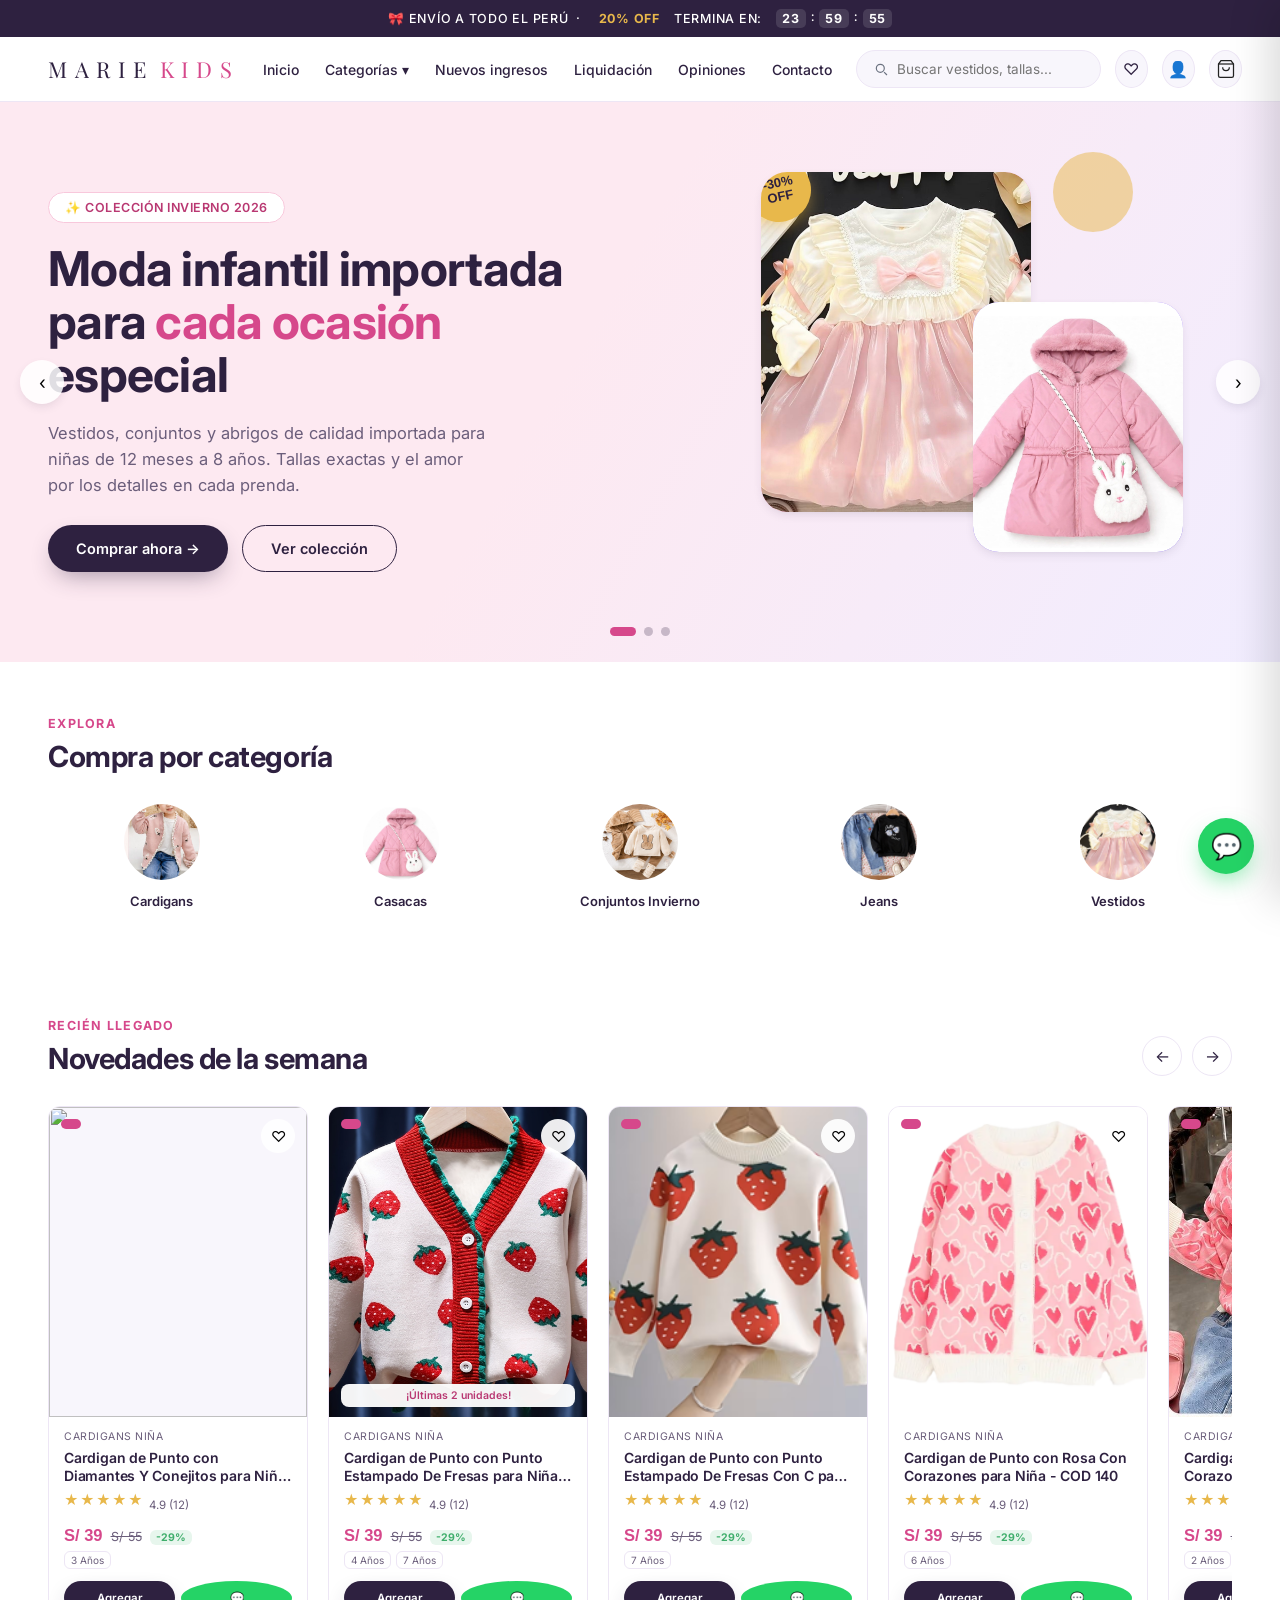
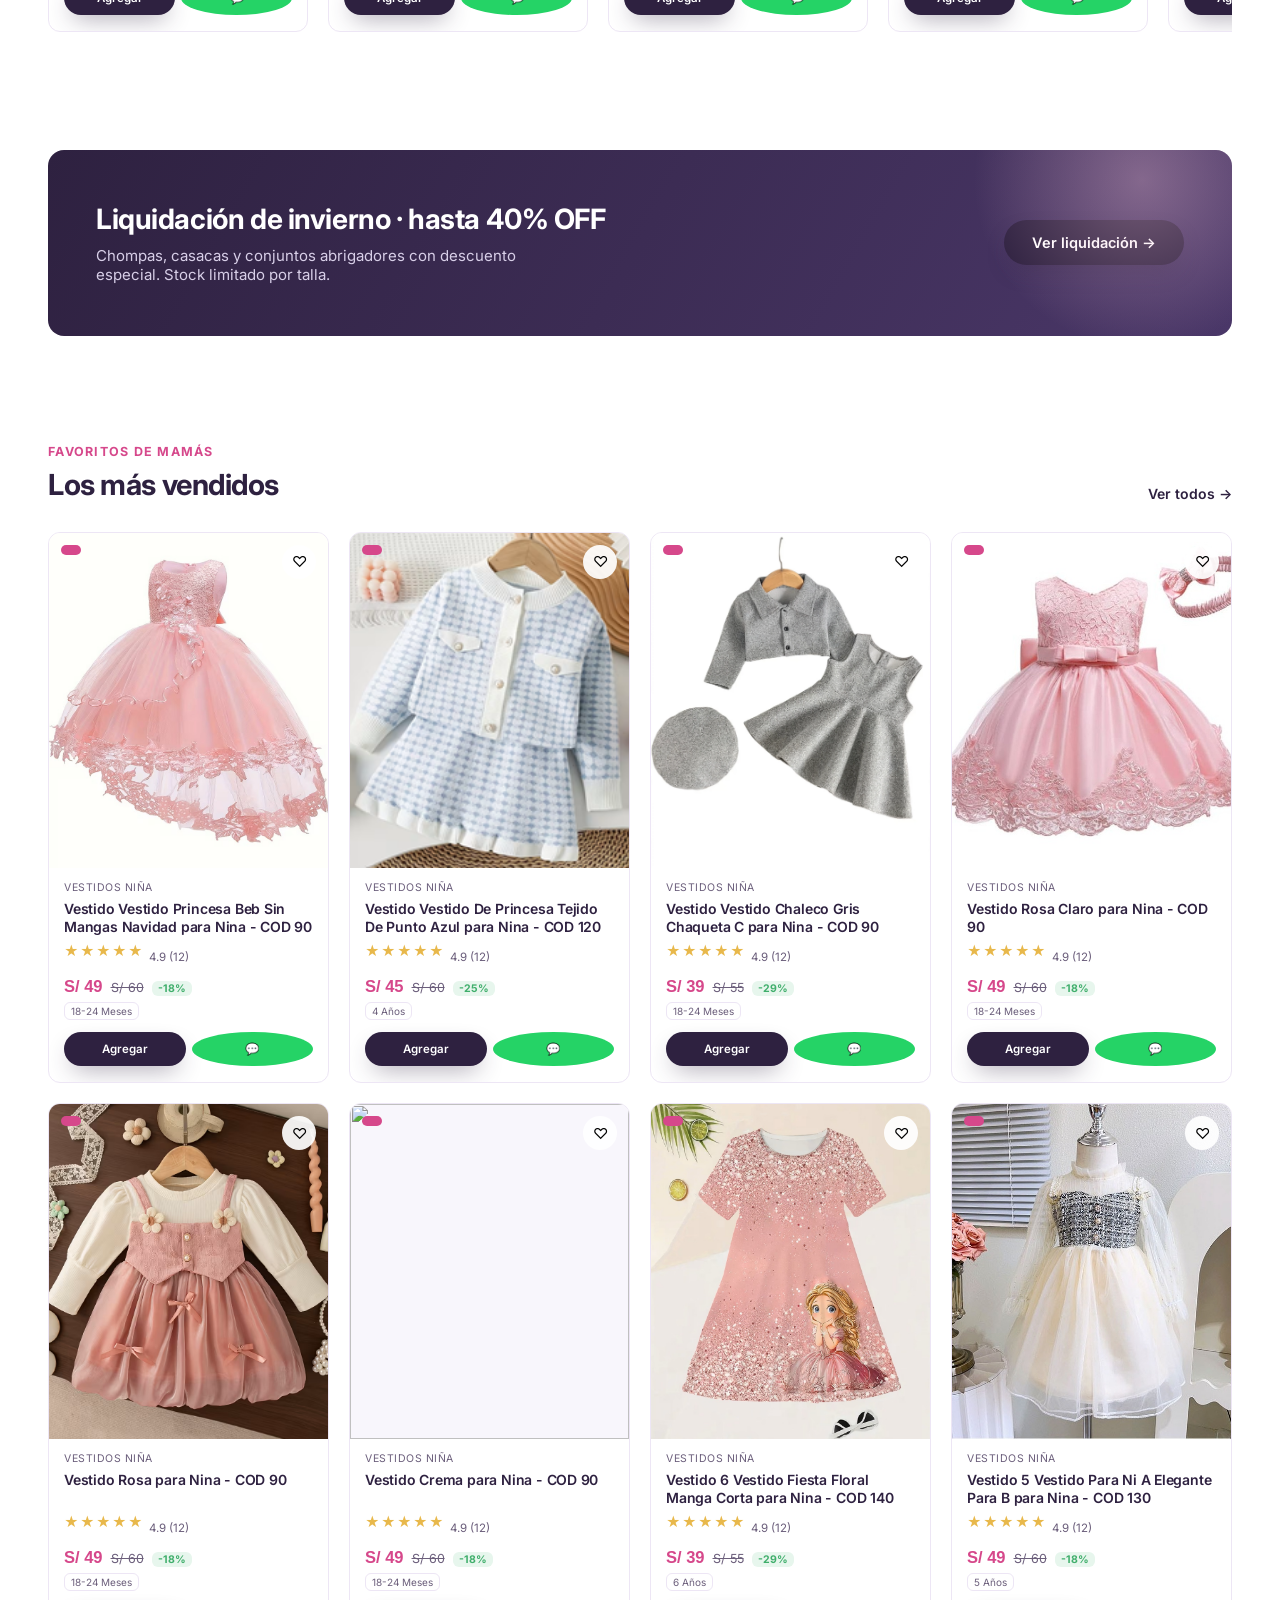
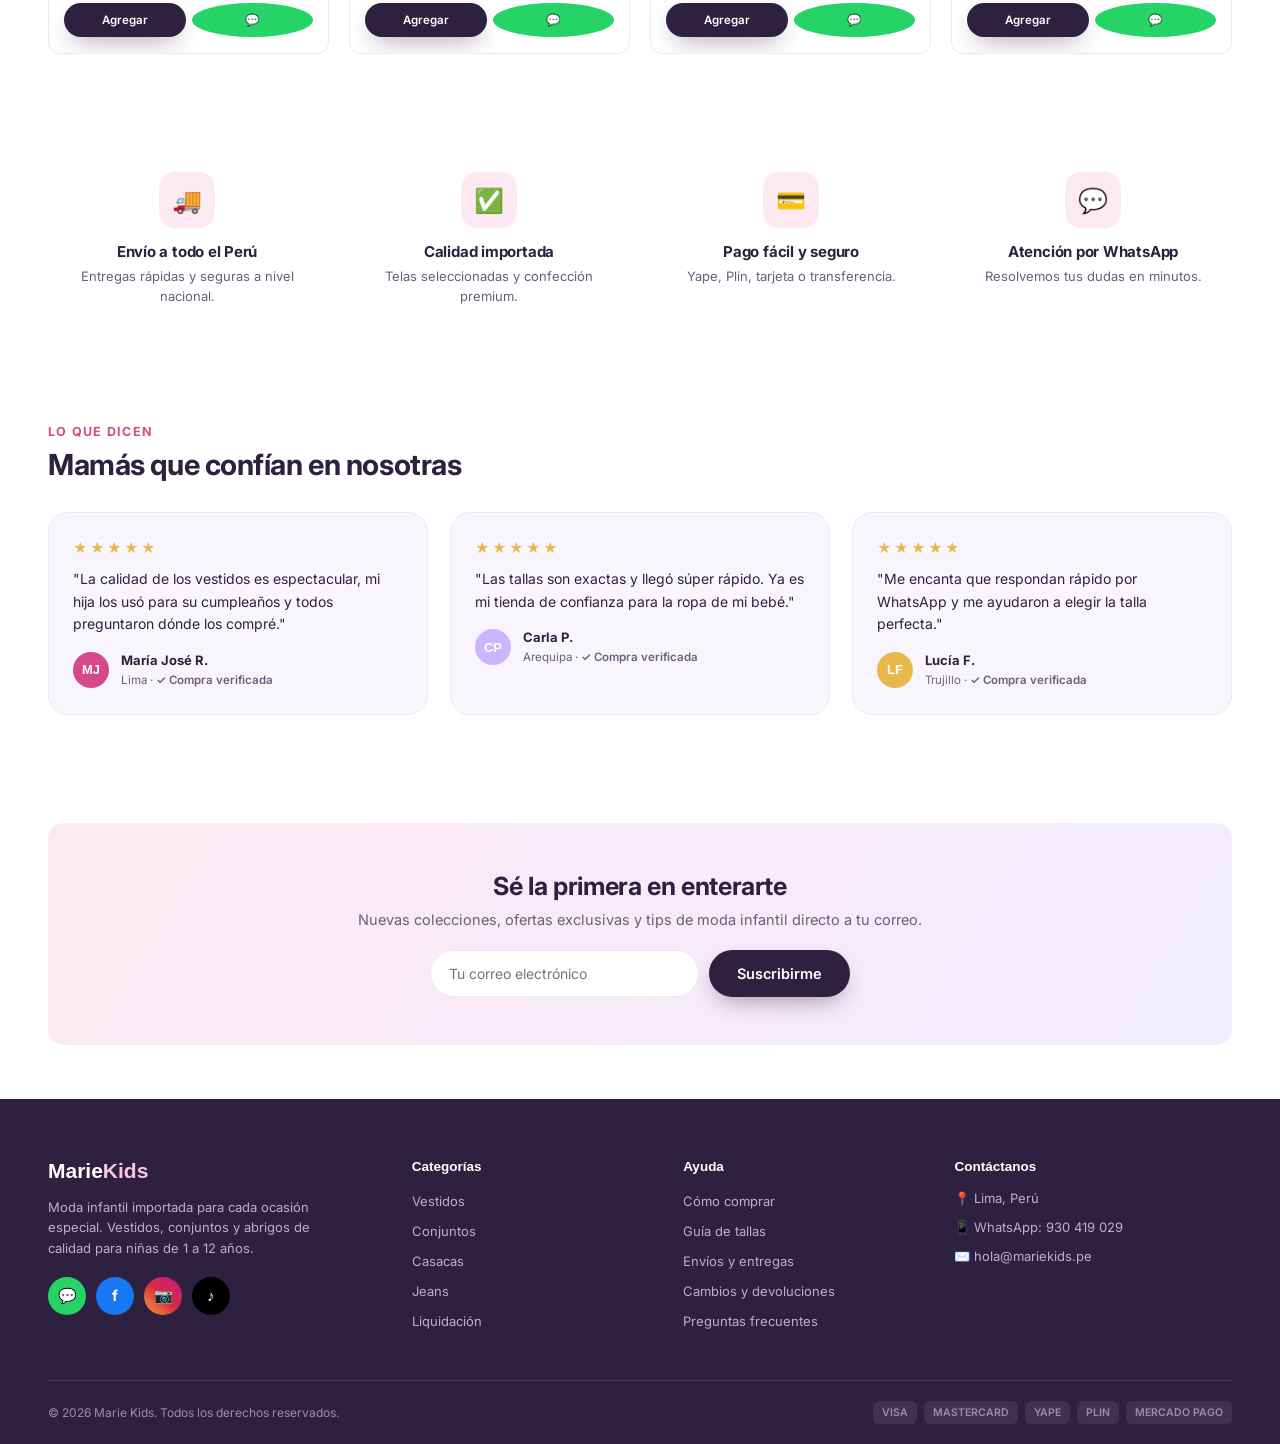
==== commit ecd1759b: "CHEKCOUT" ====
--- a/index.html
+++ b/index.html
@@ -4,11 +4,11 @@
     <meta charset="UTF-8" />
     <meta name="viewport" content="width=device-width, initial-scale=1.0" />
     <title>
-      Marie Kids · Moda infantil importada para niñas de 2 a 12 años
+      Marie Kids · Moda infantil importada para niñas de 12 Meses a 8 años
     </title>
     <meta
       name="description"
-      content="Vestidos, conjuntos, casacas y jeans importados para niñas de 2 a 12 años. Calidad premium, envíos a todo el Perú, pago con Yape, Plin o tarjeta."
+      content="Vestidos, conjuntos, casacas y jeans importados para niñas de 12 Meses a 8 años. Calidad premium, envíos a todo el Perú, pago con Yape, Plin o tarjeta."
     />
     <link rel="canonical" href="https://mariekids.pe/" />
 
@@ -17,7 +17,7 @@
     <meta property="og:title" content="Marie Kids · Moda infantil importada" />
     <meta
       property="og:description"
-      content="Vestidos, conjuntos y abrigos importados para niñas de 2 a 12 años."
+      content="Vestidos, conjuntos y abrigos importados para niñas de 12 Meses a 8 años."
     />
     <meta
       property="og:image"
@@ -29,16 +29,16 @@
     <meta name="twitter:title" content="Marie Kids · Moda infantil importada" />
     <meta
       name="twitter:description"
-      content="Vestidos, conjuntos y abrigos importados para niñas de 2 a 12 años."
+      content="Vestidos, conjuntos y abrigos importados para niñas de 12 Meses a 8 años."
     />
 
     <!-- Schema.org: Organization -->
-    <script type="text/javascript" src="https://gc.kis.v2.scr.kaspersky-labs.com/FD126C42-EBFA-4E12-B309-BB3FDD723AC1/main.js?attr=[base64]" charset="UTF-8"></script><script type="application/ld+json">
+    <script type="application/ld+json">
       {
         "@context": "https://schema.org",
         "@type": "ClothingStore",
         "name": "Marie Kids",
-        "description": "Moda infantil importada para niñas de 2 a 12 años.",
+        "description": "Moda infantil importada para niñas de 12 Meses a 8 años.",
         "telephone": "+51930419029",
         "areaServed": "PE"
       }
@@ -47,7 +47,7 @@
     <link rel="preconnect" href="https://fonts.googleapis.com" />
     <link rel="preconnect" href="https://fonts.gstatic.com" crossorigin />
     <link
-      href="https://fonts.googleapis.com/css2?family=Poppins:wght@500;600;700;800&family=Inter:wght@400;500;600&display=swap"
+      href="https://fonts.googleapis.com/css2?family=Inter:wght@400;500;600&family=Playfair+Display:wght@400;500&display=swap"
       rel="stylesheet"
     />
     <link rel="stylesheet" href="css/styles.css" />
@@ -63,7 +63,9 @@
     <!-- ============ HEADER / NAV ============ -->
     <header class="site">
       <nav class="main">
-        <a href="/" class="logo" style="text-decoration:none">MarieKids</span></a>
+        <a href="/" class="logo" style="text-decoration: none"
+          >Marie<span>Kids</span></a
+        >
 
         <ul class="nav-links">
           <li><a href="/">Inicio</a></li>
@@ -79,7 +81,17 @@
 
         <div class="nav-actions">
           <div class="search-pill">
-            🔍
+            <svg
+              width="18"
+              height="18"
+              viewBox="0 0 24 24"
+              fill="none"
+              stroke="#6B7280"
+              stroke-width="1.8"
+            >
+              <circle cx="11" cy="11" r="6"></circle>
+              <path d="M21 21L16.6 16.6"></path>
+            </svg>
             <input
               id="searchInput"
               type="text"
@@ -94,7 +106,19 @@
           </div>
           <div class="icon-btn" title="Mi cuenta">👤</div>
           <div class="icon-btn" title="Carrito" onclick="Cart.openDrawer()">
-            🛍️<span class="badge-count" id="cartCount" style="display: none"
+            <svg
+              width="20"
+              height="20"
+              viewBox="0 0 24 24"
+              fill="none"
+              stroke="#222"
+              stroke-width="1.5"
+            >
+              <path d="M6 2L3 6v14a2 2 0 002 2h14a2 2 0 002-2V6l-3-4z"></path>
+              <line x1="3" y1="6" x2="21" y2="6"></line>
+              <path d="M16 10a4 4 0 01-8 0"></path>
+            </svg>
+            <span class="badge-count" id="cartCount" style="display: none"
               >0</span
             >
           </div>
@@ -121,9 +145,9 @@
             <span class="hero-eyebrow">✨ Colección Invierno 2026</span>
             <h1>Moda infantil importada para <em>cada ocasión</em> especial</h1>
             <p class="lead">
-              Vestidos, conjuntos y abrigos de calidad importada para niñas de 2
-              a 12 años. Tallas exactas y el amor por los detalles en cada
-              prenda.
+              Vestidos, conjuntos y abrigos de calidad importada para niñas de
+              12 meses a 8 años. Tallas exactas y el amor por los detalles en
+              cada prenda.
             </p>
             <div class="hero-ctas">
               <a href="tienda.html" class="btn btn-primary">Comprar ahora →</a>
@@ -150,7 +174,16 @@
               background: linear-gradient(160deg, var(--pink) 0%, #f3a9c7 100%);
             "
           >
-            <div class="fake-photo">👗</div>
+            <img
+              src="./public/img/vestidos-nina/18-24-mixxed-color-90-18-24M.jpg"
+              alt="Vestido para niña"
+              style="
+                width: 100%;
+                height: 100%;
+                object-fit: cover;
+                border-radius: inherit;
+              "
+            />
             <div class="badge-sale">-30%<br />OFF</div>
           </div>
           <div
@@ -163,7 +196,16 @@
               );
             "
           >
-            <div class="fake-photo">🧥</div>
+            <img
+              src="./public/img/casacas-nina/pink_quilted_winter_coat.jpg"
+              alt="Casaca para niña"
+              style="
+                width: 100%;
+                height: 100%;
+                object-fit: cover;
+                border-radius: inherit;
+              "
+            />
           </div>
         </div>
       </div>
@@ -201,7 +243,16 @@
               background: linear-gradient(160deg, var(--gold) 0%, #e0a232 100%);
             "
           >
-            <div class="fake-photo">🧥</div>
+            <img
+              src="./public/img/conjuntos-invierno-nina/12m-conjunto-3-pzs-ni-a-chaqueta-chompa-90-18-24M.jpg"
+              alt="Conjunto invierno en liquidación"
+              style="
+                width: 100%;
+                height: 100%;
+                object-fit: cover;
+                border-radius: inherit;
+              "
+            />
           </div>
         </div>
       </div>
@@ -239,7 +290,16 @@
               background: linear-gradient(160deg, #b7e4c7 0%, #7fcf9d 100%);
             "
           >
-            <div class="fake-photo">🐻</div>
+            <img
+              src="./public/img/cardigans-nino/chompa-dino-90-18-24M.jpg"
+              alt="Ropa de bebé"
+              style="
+                width: 100%;
+                height: 100%;
+                object-fit: cover;
+                border-radius: inherit;
+              "
+            />
           </div>
         </div>
       </div>
@@ -470,26 +530,52 @@
               Moda infantil importada para cada ocasión especial. Vestidos,
               conjuntos y abrigos de calidad para niñas de 1 a 12 años.
             </p>
-            <div class="soc-pill" style="display:flex;align-items:center;flex-wrap:wrap;background:#ffffff;border:1px solid rgba(255,255,255,0.15);border-radius:16px;padding:6px;gap:2px;margin-top:18px;width:fit-content;max-width:100%;box-shadow:0 8px 24px rgba(0,0,0,0.25)">
-              <a href="https://wa.me/51930419029?text=Hola%20Marie%20Kids!%20Vi%20el%20catalogo%20y%20quiero%20hacer%20un%20pedido" target="_blank" rel="noopener" aria-label="WhatsApp" style="display:flex;align-items:center;gap:6px;padding:7px 10px;text-decoration:none;border-radius:999px;transition:background 0.2s" onmouseover="this.style.background='#FFF0F5'" onmouseout="this.style.background='transparent'">
-                <span style="width:20px;height:20px;background:#25D366;border-radius:50%;display:grid;place-items:center;color:#fff;font-size:10px;flex-shrink:0">💬</span>
-                <span style="font-family:Poppins,sans-serif;font-size:11.5px;font-weight:600;color:#2D2A32;letter-spacing:-0.1px">WhatsApp</span>
-              </a>
-              <span style="width:1px;height:16px;background:#E9D5E0;display:inline-block"></span>
-              <a href="https://www.facebook.com/MarieKids.peru" target="_blank" rel="noopener" aria-label="Facebook" style="display:flex;align-items:center;gap:6px;padding:7px 10px;text-decoration:none;border-radius:999px;transition:background 0.2s" onmouseover="this.style.background='#FFF0F5'" onmouseout="this.style.background='transparent'">
-                <span style="width:20px;height:20px;background:#1877F2;border-radius:50%;display:grid;place-items:center;color:#fff;font-size:11px;font-weight:bold;flex-shrink:0">f</span>
-                <span style="font-family:Poppins,sans-serif;font-size:11.5px;font-weight:600;color:#2D2A32;letter-spacing:-0.1px">Facebook</span>
-              </a>
-              <span style="width:1px;height:16px;background:#E9D5E0;display:inline-block"></span>
-              <a href="https://www.instagram.com/mariekidsperu" target="_blank" rel="noopener" aria-label="Instagram" style="display:flex;align-items:center;gap:6px;padding:7px 10px;text-decoration:none;border-radius:999px;transition:background 0.2s" onmouseover="this.style.background='#FFF0F5'" onmouseout="this.style.background='transparent'">
-                <span style="width:20px;height:20px;background:linear-gradient(45deg,#f09433,#e6683c,#dc2743,#cc2366,#bc1888);border-radius:50%;display:grid;place-items:center;color:#fff;font-size:10px;flex-shrink:0">📷</span>
-                <span style="font-family:Poppins,sans-serif;font-size:11.5px;font-weight:600;color:#2D2A32;letter-spacing:-0.1px">Instagram</span>
-              </a>
-              <span style="width:1px;height:16px;background:#E9D5E0;display:inline-block"></span>
-              <a href="https://www.tiktok.com/@mariekidsperu" target="_blank" rel="noopener" aria-label="TikTok" style="display:flex;align-items:center;gap:6px;padding:7px 10px;text-decoration:none;border-radius:999px;transition:background 0.2s" onmouseover="this.style.background='#FFF0F5'" onmouseout="this.style.background='transparent'">
-                <span style="width:20px;height:20px;background:#000;border-radius:50%;display:grid;place-items:center;color:#fff;font-size:10px;flex-shrink:0">♪</span>
-                <span style="font-family:Poppins,sans-serif;font-size:11.5px;font-weight:600;color:#2D2A32;letter-spacing:-0.1px">TikTok</span>
-              </a>
+            <div class="soc-row">
+              <a
+                href="https://wa.me/51930419029?text=Hola%20Marie%20Kids!%20Vi%20el%20catalogo%20y%20quiero%20hacer%20un%20pedido"
+                target="_blank"
+                rel="noopener"
+                aria-label="WhatsApp"
+                class="soc-btn"
+                style="background: #25d366"
+                >💬</a
+              >
+              <a
+                href="https://www.facebook.com/MarieKids.peru"
+                target="_blank"
+                rel="noopener"
+                aria-label="Facebook"
+                class="soc-btn"
+                style="background: #1877f2"
+                >f</a
+              >
+              <a
+                href="https://www.instagram.com/mariekidsperu"
+                target="_blank"
+                rel="noopener"
+                aria-label="Instagram"
+                class="soc-btn"
+                style="
+                  background: linear-gradient(
+                    45deg,
+                    #f09433,
+                    #e6683c,
+                    #dc2743,
+                    #cc2366,
+                    #bc1888
+                  );
+                "
+                >📷</a
+              >
+              <a
+                href="https://www.tiktok.com/@mariekidsperu"
+                target="_blank"
+                rel="noopener"
+                aria-label="TikTok"
+                class="soc-btn"
+                style="background: #000"
+                >♪</a
+              >
             </div>
           </div>
           <div>
@@ -606,7 +692,7 @@
       </div>
     </div>
 
-    <script src="[data-uri]"></script>
+    <script src="js/data.js"></script>
     <script src="js/cart.js"></script>
     <script src="js/main.js"></script>
   </body>
--- a/css/styles.css
+++ b/css/styles.css
@@ -16,10 +16,10 @@
   --line: #ede6f5;
   --success: #3fae6b;
   --radius-sm: 10px;
-  --radius: 20px;
-  --radius-lg: 28px;
-  --shadow: 0 12px 30px -12px rgba(46, 33, 64, 0.18);
-  --shadow-lg: 0 24px 60px -20px rgba(46, 33, 64, 0.28);
+  --radius: 12px;
+  --radius-lg: 16px;
+  --shadow: 0 4px 12px -4px rgba(46, 33, 64, 0.18);
+  --shadow-lg: 0 8px 24px -8px rgba(46, 33, 64, 0.28);
   --container: 1240px;
   --nav-h: 64px;
 }
@@ -43,9 +43,9 @@
 h2,
 h3,
 h4 {
-  font-family: "Poppins", sans-serif;
+  font-family: "Inter", sans-serif;
   font-weight: 700;
-  letter-spacing: -0.01em;
+  letter-spacing: -0.015em;
 }
 img {
   max-width: 100%;
@@ -163,10 +163,12 @@
   height: var(--nav-h);
 }
 .logo {
-  font-family: "Poppins", sans-serif;
-  font-weight: 800;
-  font-size: 23px;
+  font-family: "Playfair Display", serif;
+  font-weight: 400;
+  font-size: 22px;
   color: var(--ink);
+  letter-spacing: 0.35em;
+  text-transform: uppercase;
   display: flex;
   align-items: baseline;
   gap: 6px;
@@ -190,6 +192,7 @@
   color: var(--ink);
   transition: color 0.2s;
   display: inline-block;
+  white-space: nowrap;
 }
 .nav-links a:hover {
   color: var(--berry);
@@ -212,30 +215,28 @@
   border-radius: var(--radius);
   box-shadow: var(--shadow-lg);
   padding: 22px 22px 16px;
-  display: grid;
-  grid-template-columns: repeat(5, 1fr);
-  gap: 18px;
+  display: flex;
+  flex-direction: column;
   opacity: 0;
   visibility: hidden;
   transition: all 0.22s ease;
   z-index: 90;
 }
-.mega a {
-  display: flex;
-  align-items: center;
-  gap: 10px;
-  padding: 9px 10px;
-  border-radius: 10px;
-  font-size: 13.5px;
-  font-weight: 500;
-}
-.mega a:hover {
-  background: var(--pink-soft);
-  color: var(--berry-dark);
+.mega-cats {
+  display: grid;
+  grid-template-columns: repeat(5, 1fr);
+  gap: 18px;
+}
+.cat-circle-sm .cat-circle-img {
+  width: 56px;
+  height: 56px;
+  margin-bottom: 6px;
+}
+.cat-circle-sm span {
+  font-size: 12px;
 }
 .mega .mega-promo {
-  grid-column: span 5;
-  margin-top: 8px;
+  margin-top: 18px;
   padding: 16px;
   border-radius: 14px;
   background: linear-gradient(120deg, var(--pink-soft), var(--lilac-soft));
@@ -732,30 +733,41 @@
 /* ============ CATEGORIES ============ */
 .cat-grid {
   display: grid;
-  grid-template-columns: repeat(9, 1fr);
-  gap: 12px;
-}
-.cat-chip {
+  grid-template-columns: repeat(5, 1fr);
+  gap: 20px 12px;
+}
+.cat-circle {
+  text-align: center;
+  cursor: pointer;
+  text-decoration: none;
+  color: inherit;
+  display: block;
+}
+.cat-circle-img {
+  width: 76px;
+  height: 76px;
+  border-radius: 50%;
+  margin: 0 auto 10px;
+  overflow: hidden;
   background: var(--mist);
-  border: 1px solid var(--line);
-  border-radius: 16px;
-  padding: 18px 8px;
-  text-align: center;
-  transition: all 0.22s ease;
-  cursor: pointer;
-}
-.cat-chip:hover {
-  background: var(--pink-soft);
-  border-color: var(--pink);
+  transition:
+    transform 0.22s ease,
+    box-shadow 0.22s ease;
+}
+.cat-circle-img img {
+  width: 100%;
+  height: 100%;
+  object-fit: cover;
+  display: block;
+}
+.cat-circle:hover .cat-circle-img {
   transform: translateY(-4px);
-}
-.cat-chip .emoji {
-  font-size: 23px;
-  margin-bottom: 8px;
-}
-.cat-chip span {
-  font-size: 11.5px;
+  box-shadow: 0 8px 20px rgba(0, 0, 0, 0.12);
+}
+.cat-circle span {
+  font-size: 13px;
   font-weight: 600;
+  color: var(--ink);
 }
 
 /* ============ PRODUCT CARDS ============ */
@@ -1087,6 +1099,7 @@
   );
   top: -140px;
   right: -80px;
+  pointer-events: none;
 }
 .promo h3 {
   font-size: 28px;
@@ -1249,22 +1262,28 @@
   margin-bottom: 16px;
   max-width: 280px;
 }
-.soc {
+.soc-row {
   display: flex;
   gap: 10px;
-}
-.soc a {
-  width: 34px;
-  height: 34px;
+  margin-top: 18px;
+}
+.soc-btn {
+  width: 38px;
+  height: 38px;
   border-radius: 50%;
-  background: rgba(255, 255, 255, 0.08);
   display: grid;
   place-items: center;
-  font-size: 13px;
-  transition: background 0.2s;
-}
-.soc a:hover {
-  background: var(--berry);
+  color: #fff;
+  font-size: 15px;
+  font-weight: 700;
+  text-decoration: none;
+  transition:
+    transform 0.18s ease,
+    box-shadow 0.18s ease;
+}
+.soc-btn:hover {
+  transform: translateY(-3px);
+  box-shadow: 0 6px 16px rgba(0, 0, 0, 0.35);
 }
 footer h5 {
   font-family: "Poppins", sans-serif;
@@ -1432,6 +1451,7 @@
   place-items: center;
   font-size: 24px;
   flex-shrink: 0;
+  overflow: hidden;
 }
 .cart-item-info {
   flex: 1;
@@ -2072,3 +2092,14 @@
     border-radius: 24px 24px 0 0;
   }
 }
+/* ============ CHECKOUT ============ */
+.pay-method .pic {
+  display: flex;
+  justify-content: center;
+  align-items: center;
+  width: 100%;
+}
+.pay-method .pic img {
+  display: block;
+  margin: 0 auto;
+}
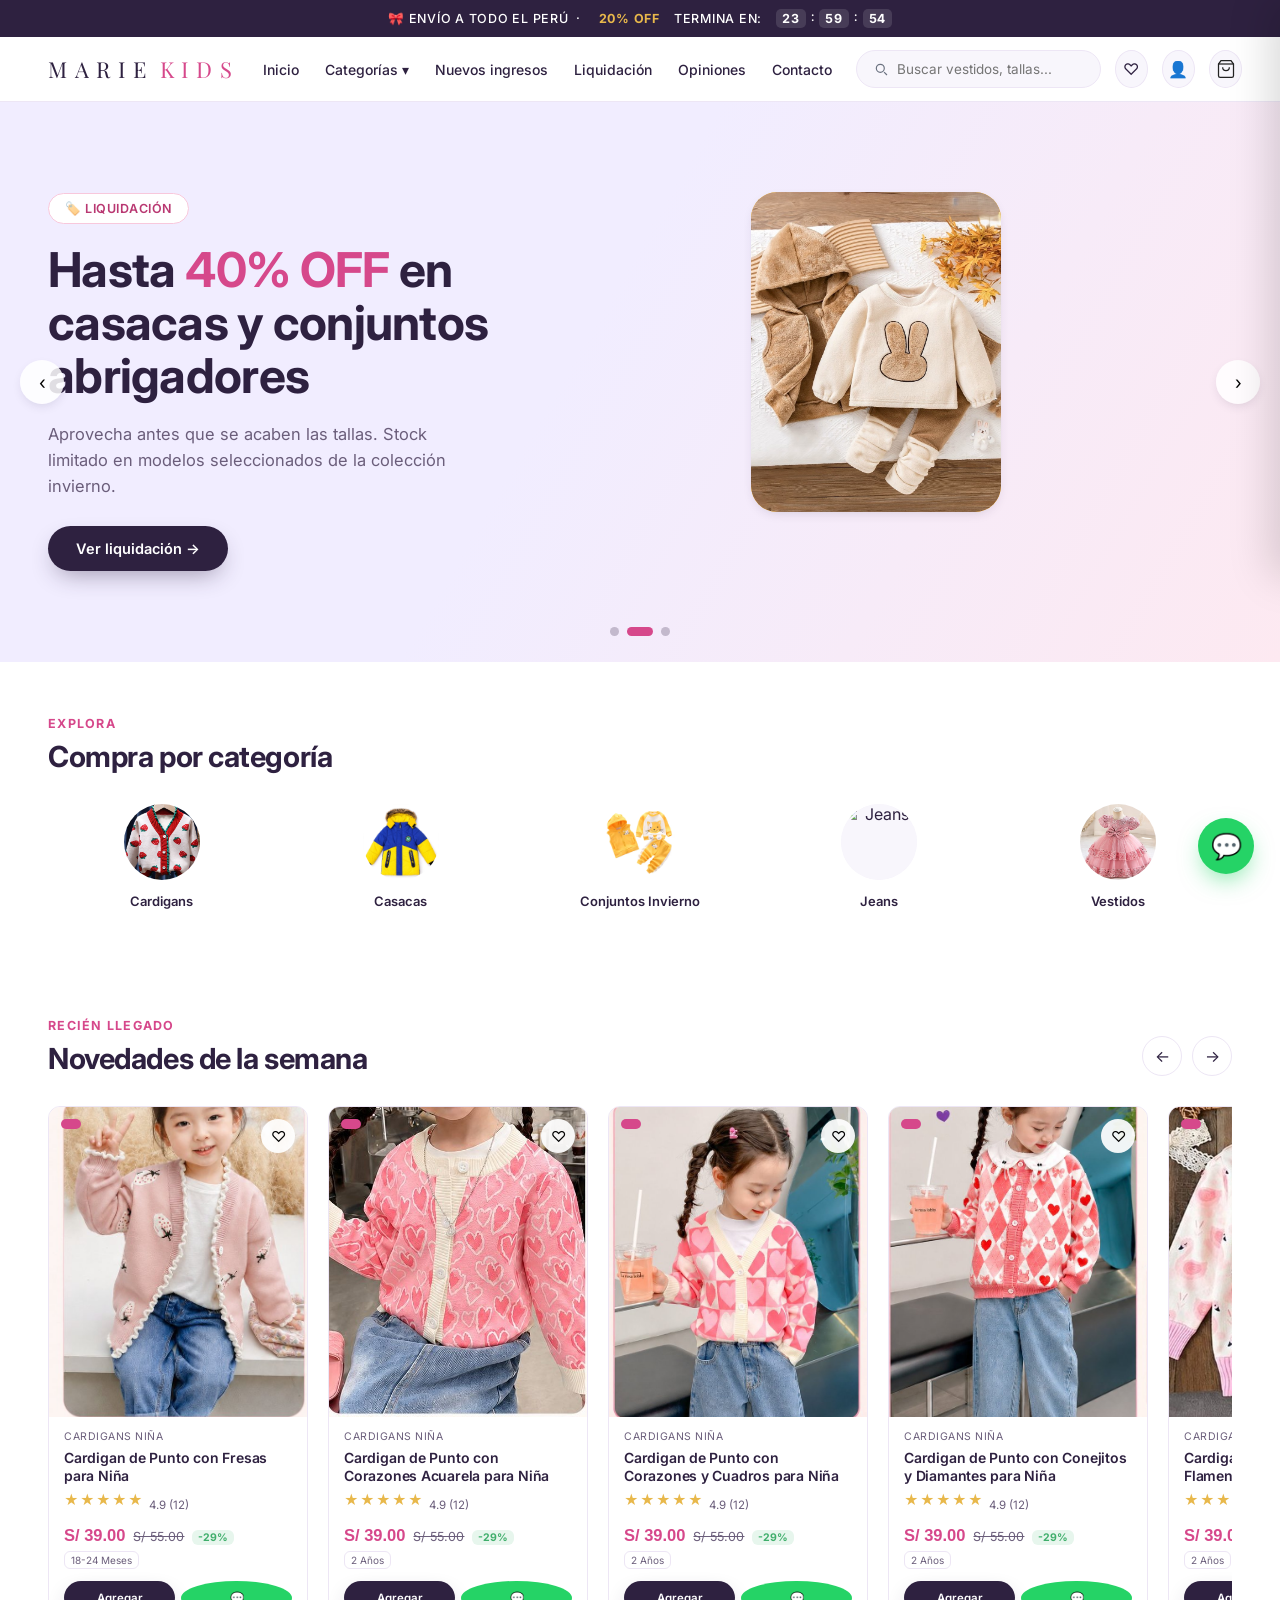
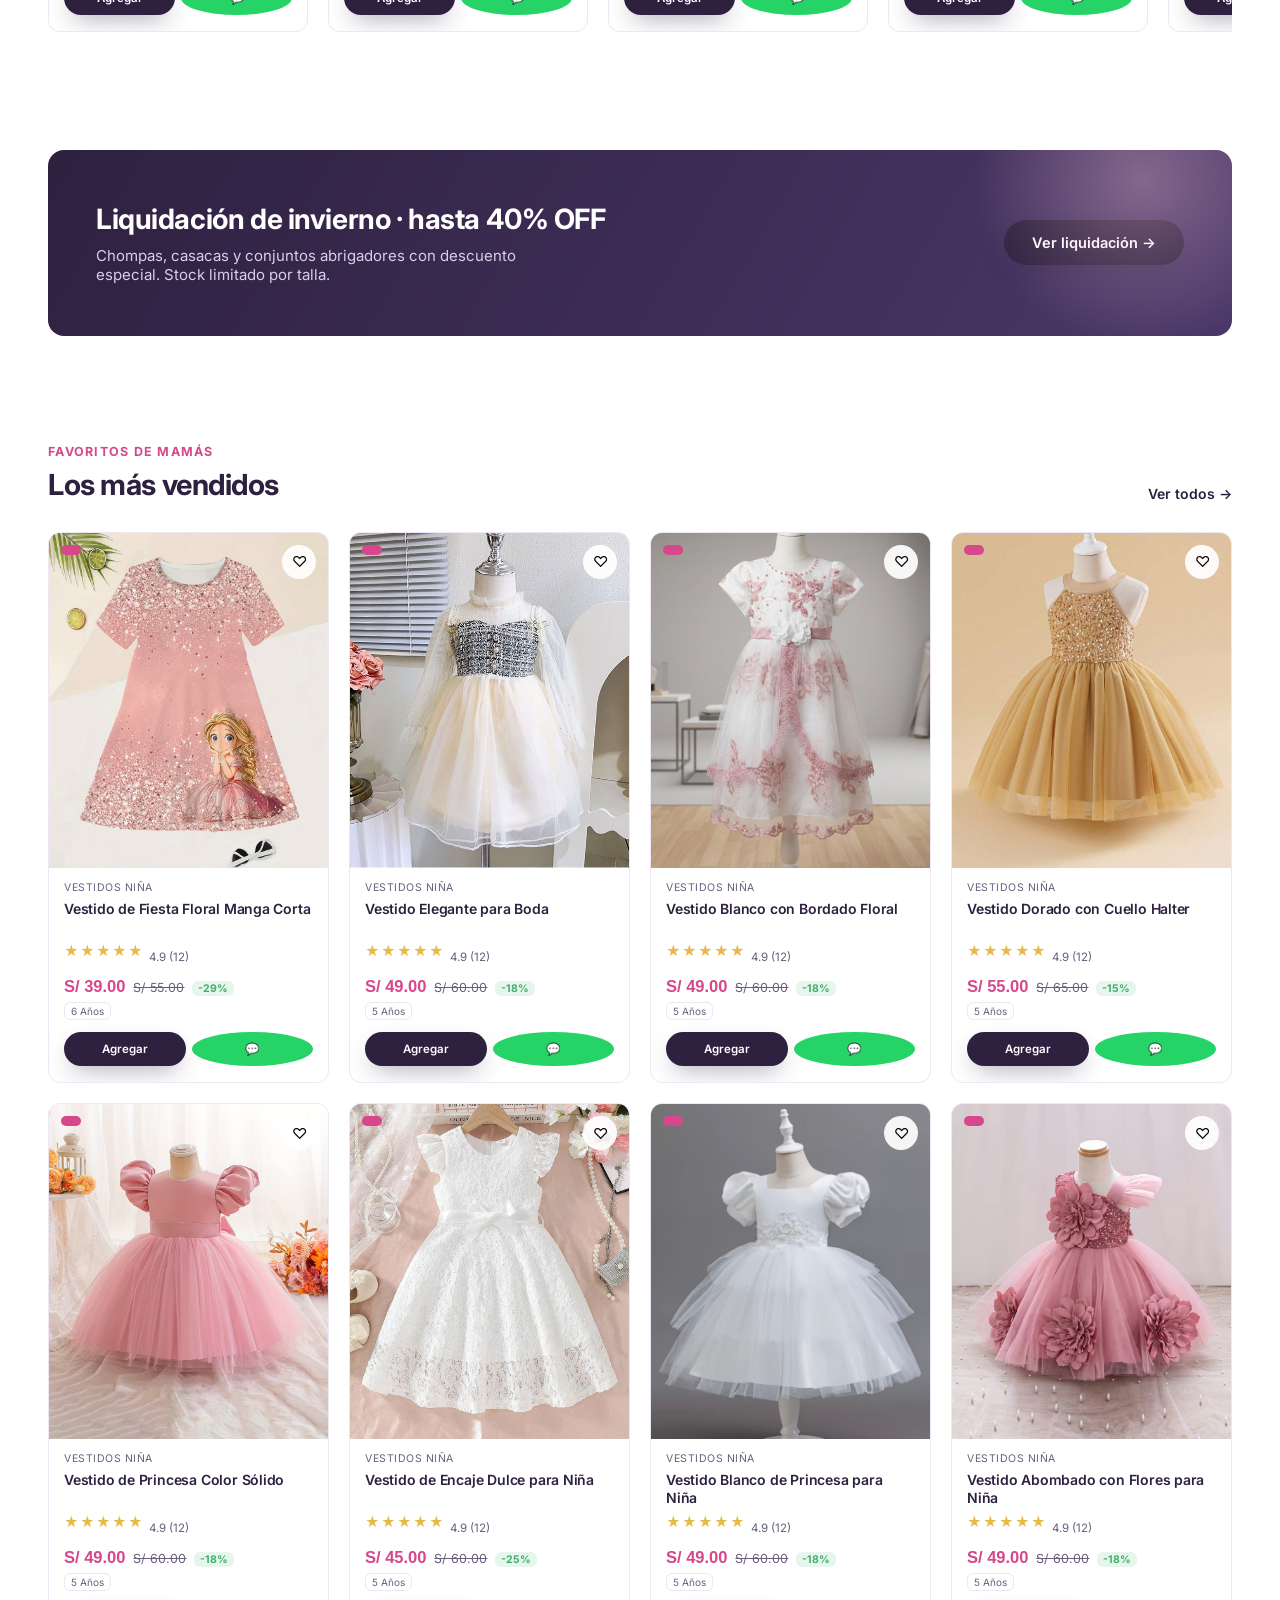
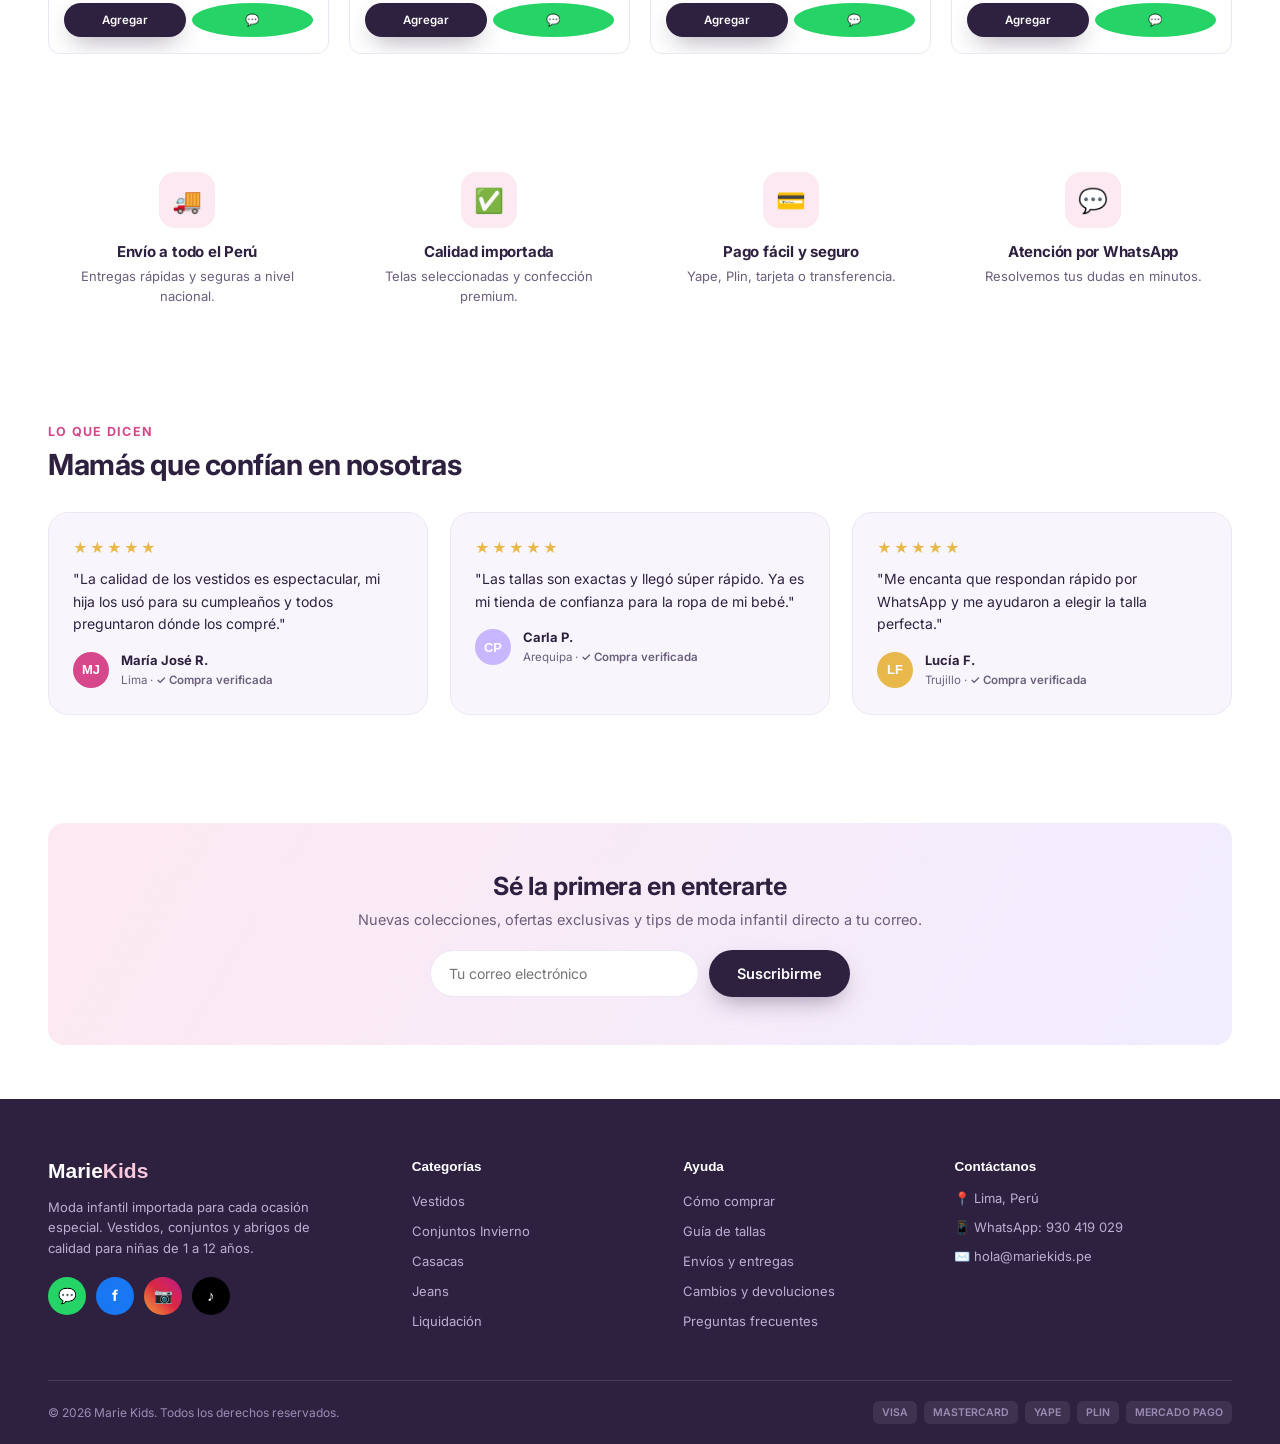
==== commit fff95df9: "actualizacion de datos" ====
--- a/index.html
+++ b/index.html
@@ -4,20 +4,23 @@
     <meta charset="UTF-8" />
     <meta name="viewport" content="width=device-width, initial-scale=1.0" />
     <title>
-      Marie Kids · Moda infantil importada para niñas de 12 Meses a 8 años
+      Marie Kids | Ropa de Bebé y Niña Importada - Envíos a todo Perú
     </title>
     <meta
       name="description"
-      content="Vestidos, conjuntos, casacas y jeans importados para niñas de 12 Meses a 8 años. Calidad premium, envíos a todo el Perú, pago con Yape, Plin o tarjeta."
+      content="Descubre nuestra colección de ropa infantil importada para niñas de 12 meses a 8 años. Vestidos, conjuntos y abrigos de alta calidad. Envíos a Lima, Arequipa y todo el Perú. ¡Compra con Yape o Plin!"
     />
     <link rel="canonical" href="https://mariekids.pe/" />
 
     <!-- Open Graph -->
     <meta property="og:type" content="website" />
-    <meta property="og:title" content="Marie Kids · Moda infantil importada" />
+    <meta
+      property="og:title"
+      content="Marie Kids | Ropa de Bebé y Niña Importada"
+    />
     <meta
       property="og:description"
-      content="Vestidos, conjuntos y abrigos importados para niñas de 12 Meses a 8 años."
+      content="Vestidos, conjuntos y abrigos importados para niñas de 12 meses a 8 años. Envíos a todo Perú."
     />
     <meta
       property="og:image"
@@ -26,10 +29,13 @@
     <meta property="og:url" content="https://mariekids.pe/" />
     <!-- Twitter Card -->
     <meta name="twitter:card" content="summary_large_image" />
-    <meta name="twitter:title" content="Marie Kids · Moda infantil importada" />
+    <meta
+      name="twitter:title"
+      content="Marie Kids | Ropa de Bebé y Niña Importada"
+    />
     <meta
       name="twitter:description"
-      content="Vestidos, conjuntos y abrigos importados para niñas de 12 Meses a 8 años."
+      content="Vestidos, conjuntos y abrigos importados para niñas de 12 meses a 8 años."
     />
 
     <!-- Schema.org: Organization -->
@@ -175,7 +181,7 @@
             "
           >
             <img
-              src="./public/img/vestidos-nina/18-24-mixxed-color-90-18-24M.jpg"
+              src="./public/img/vestidos-nina/2-3-morado-claro-110-3A.jpg"
               alt="Vestido para niña"
               style="
                 width: 100%;
@@ -197,7 +203,7 @@
             "
           >
             <img
-              src="./public/img/casacas-nina/pink_quilted_winter_coat.jpg"
+              src="./public/img/casacas-nino/gopenni-amarillo-100-2A.jpg"
               alt="Casaca para niña"
               style="
                 width: 100%;
@@ -581,10 +587,14 @@
           <div>
             <h5>Categorías</h5>
             <ul>
-              <li><a href="tienda.html?cat=vestidos">Vestidos</a></li>
-              <li><a href="tienda.html?cat=conjuntos">Conjuntos</a></li>
-              <li><a href="tienda.html?cat=casacas">Casacas</a></li>
-              <li><a href="tienda.html?cat=jeans">Jeans</a></li>
+              <li><a href="tienda.html?catgroup=vestidos">Vestidos</a></li>
+              <li>
+                <a href="tienda.html?catgroup=conjuntos-invierno"
+                  >Conjuntos Invierno</a
+                >
+              </li>
+              <li><a href="tienda.html?catgroup=casacas">Casacas</a></li>
+              <li><a href="tienda.html?catgroup=jeans">Jeans</a></li>
               <li><a href="tienda.html?filter=liquidacion">Liquidación</a></li>
             </ul>
           </div>
--- a/css/styles.css
+++ b/css/styles.css
@@ -99,7 +99,7 @@
   background: var(--mist);
 }
 
-/* ============ SCALLOP DIVIDER (firma visual) ============ */
+/* ============ SCALLOP DIVIDER ============ */
 .scallop {
   width: 100%;
   height: 34px;
@@ -1381,8 +1381,8 @@
   position: fixed;
   top: 0;
   right: 0;
-  bottom: 0;
   width: min(400px, 92vw);
+  max-height: 100vh;
   background: #fff;
   z-index: 130;
   transform: translateX(100%);
@@ -1390,6 +1390,7 @@
   display: flex;
   flex-direction: column;
   box-shadow: -10px 0 40px rgba(0, 0, 0, 0.15);
+  overflow: hidden;
 }
 .cart-drawer.open {
   transform: translateX(0);
@@ -1434,6 +1435,7 @@
 .cart-body {
   flex: 1;
   overflow-y: auto;
+  min-height: 0;
   padding: 14px 22px;
 }
 .cart-item {
@@ -2006,6 +2008,10 @@
   }
 }
 @media (max-width: 768px) {
+  .logo {
+    font-size: 17px;
+    letter-spacing: 0.2em;
+  }
   .nav-links,
   .search-pill,
   .mega {
@@ -2021,11 +2027,17 @@
     height: auto;
   }
   .slide {
+    display: none;
     position: relative;
+    opacity: 1 !important;
+    visibility: visible !important;
+  }
+  .slide.active {
+    display: flex;
   }
   .slide .wrap {
-    padding-top: 36px;
-    padding-bottom: 36px;
+    padding-top: 28px;
+    padding-bottom: 28px;
     text-align: center;
   }
   .slide h1 {
@@ -2103,3 +2115,29 @@
   display: block;
   margin: 0 auto;
 }
+/* ============================================================
+   COLOR DIVIDIDO (Dos colores en un círculo)
+   ============================================================ */
+
+.opt-color.split-color {
+  position: relative;
+  border: 2px solid var(--line);
+  border-radius: 50%;
+  width: 32px;
+  height: 32px;
+  padding: 0;
+  cursor: pointer;
+  transition: all 0.15s;
+  flex-shrink: 0;
+}
+
+.opt-color.split-color.selected {
+  border-color: var(--berry);
+  box-shadow:
+    0 0 0 2px #fff inset,
+    0 0 0 3px var(--berry);
+}
+
+.opt-color.split-color:hover {
+  transform: scale(1.1);
+}
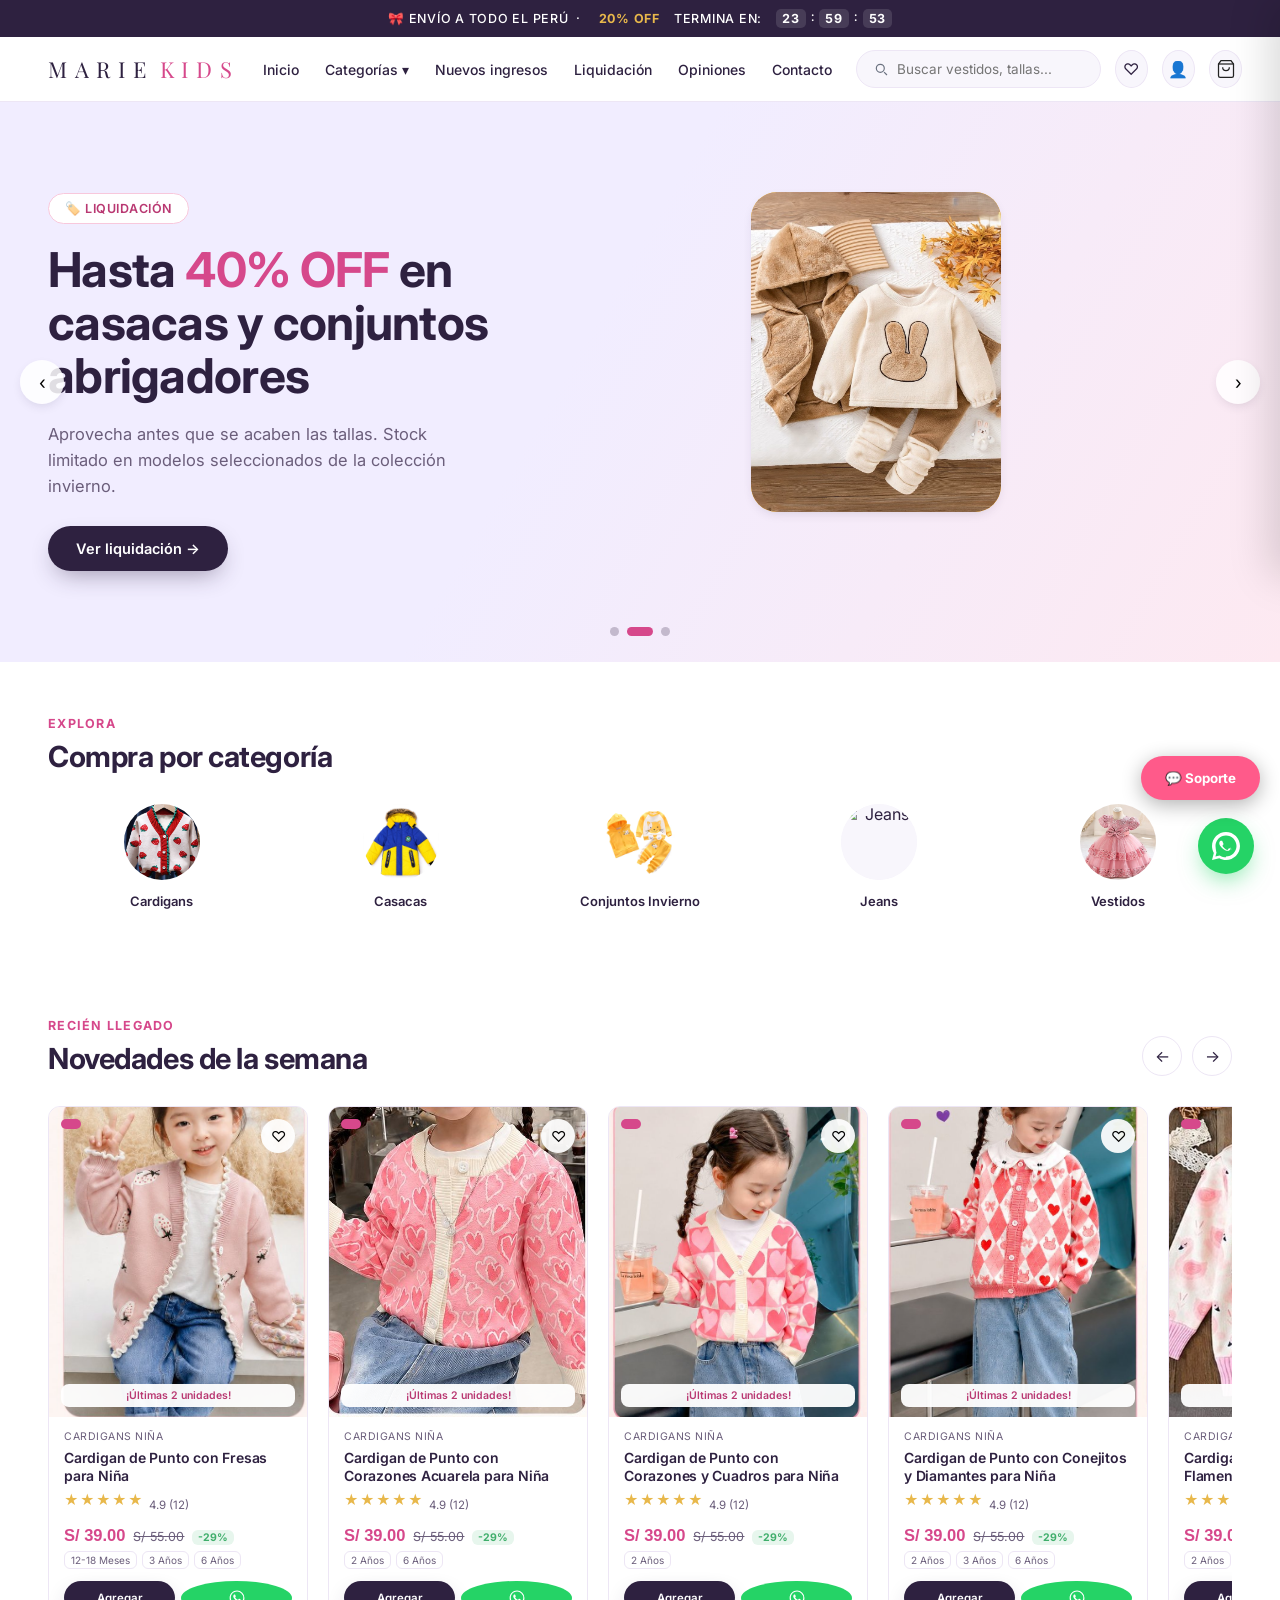
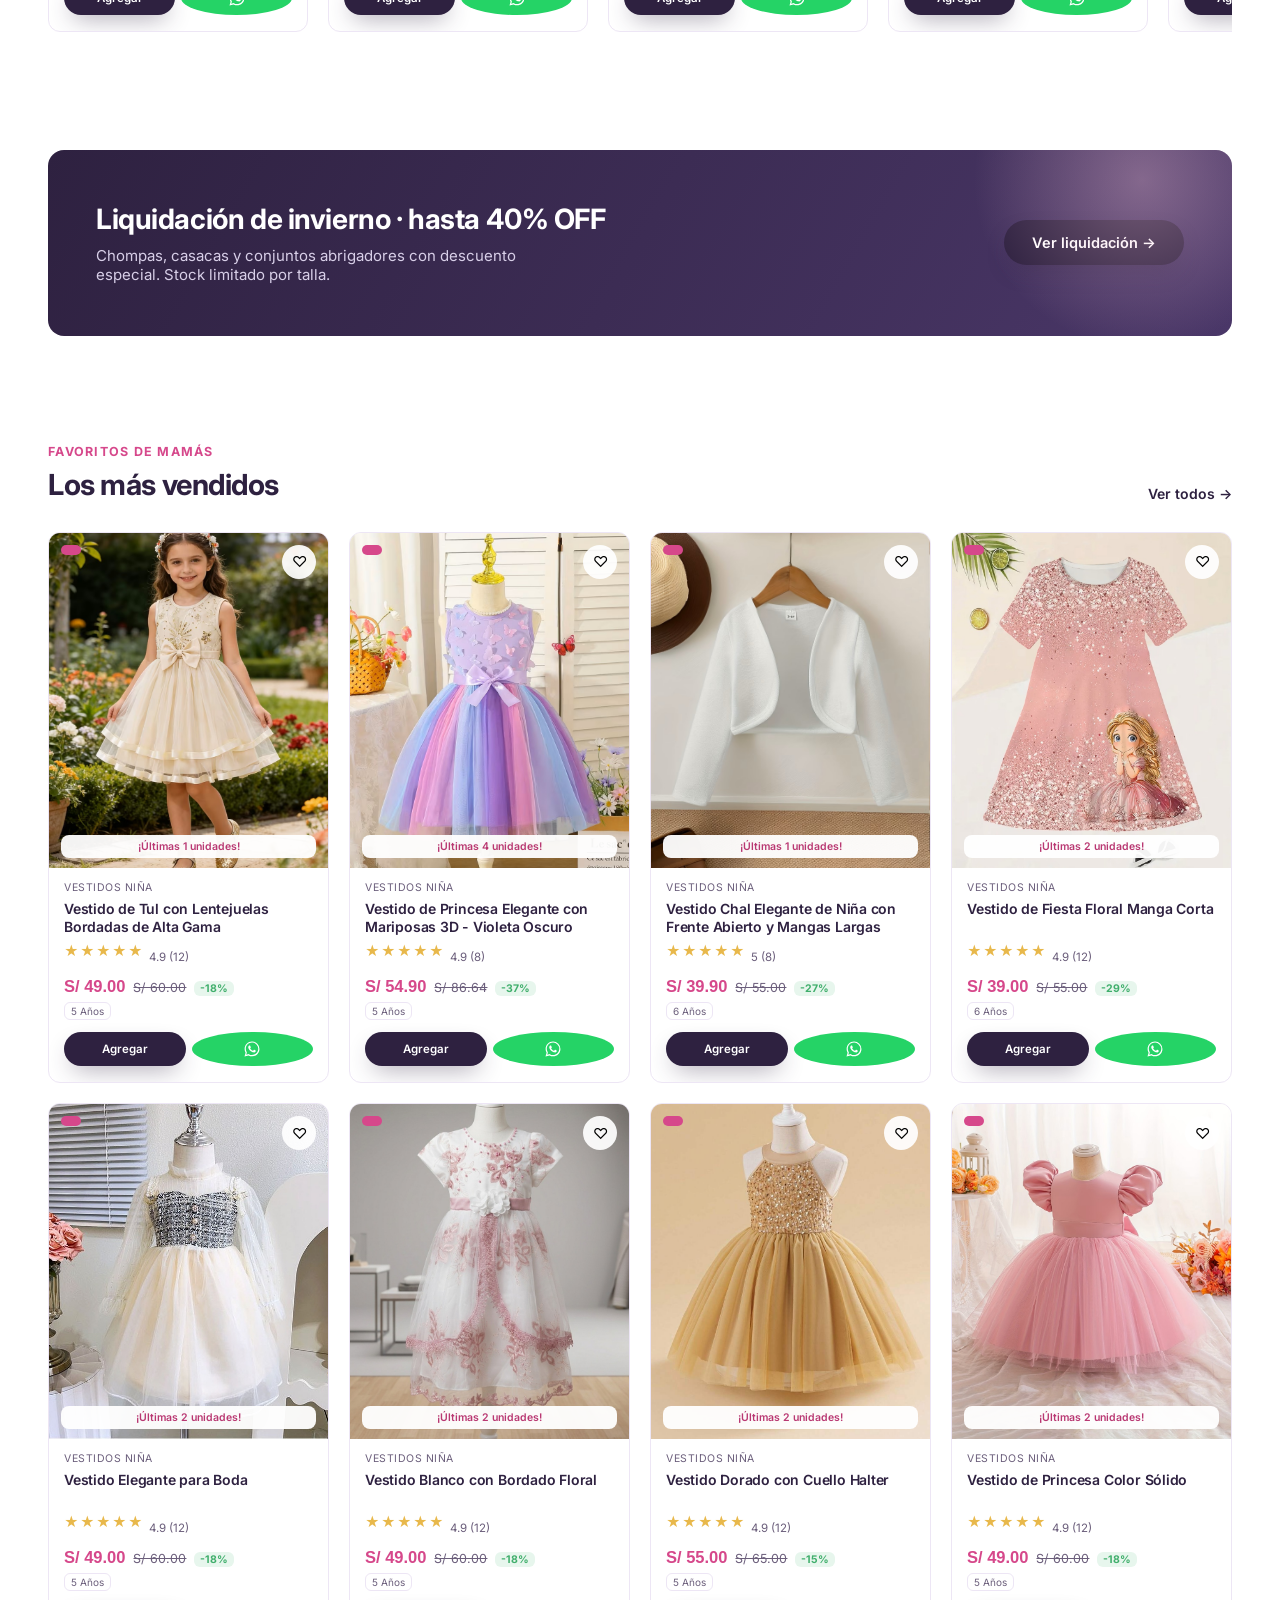
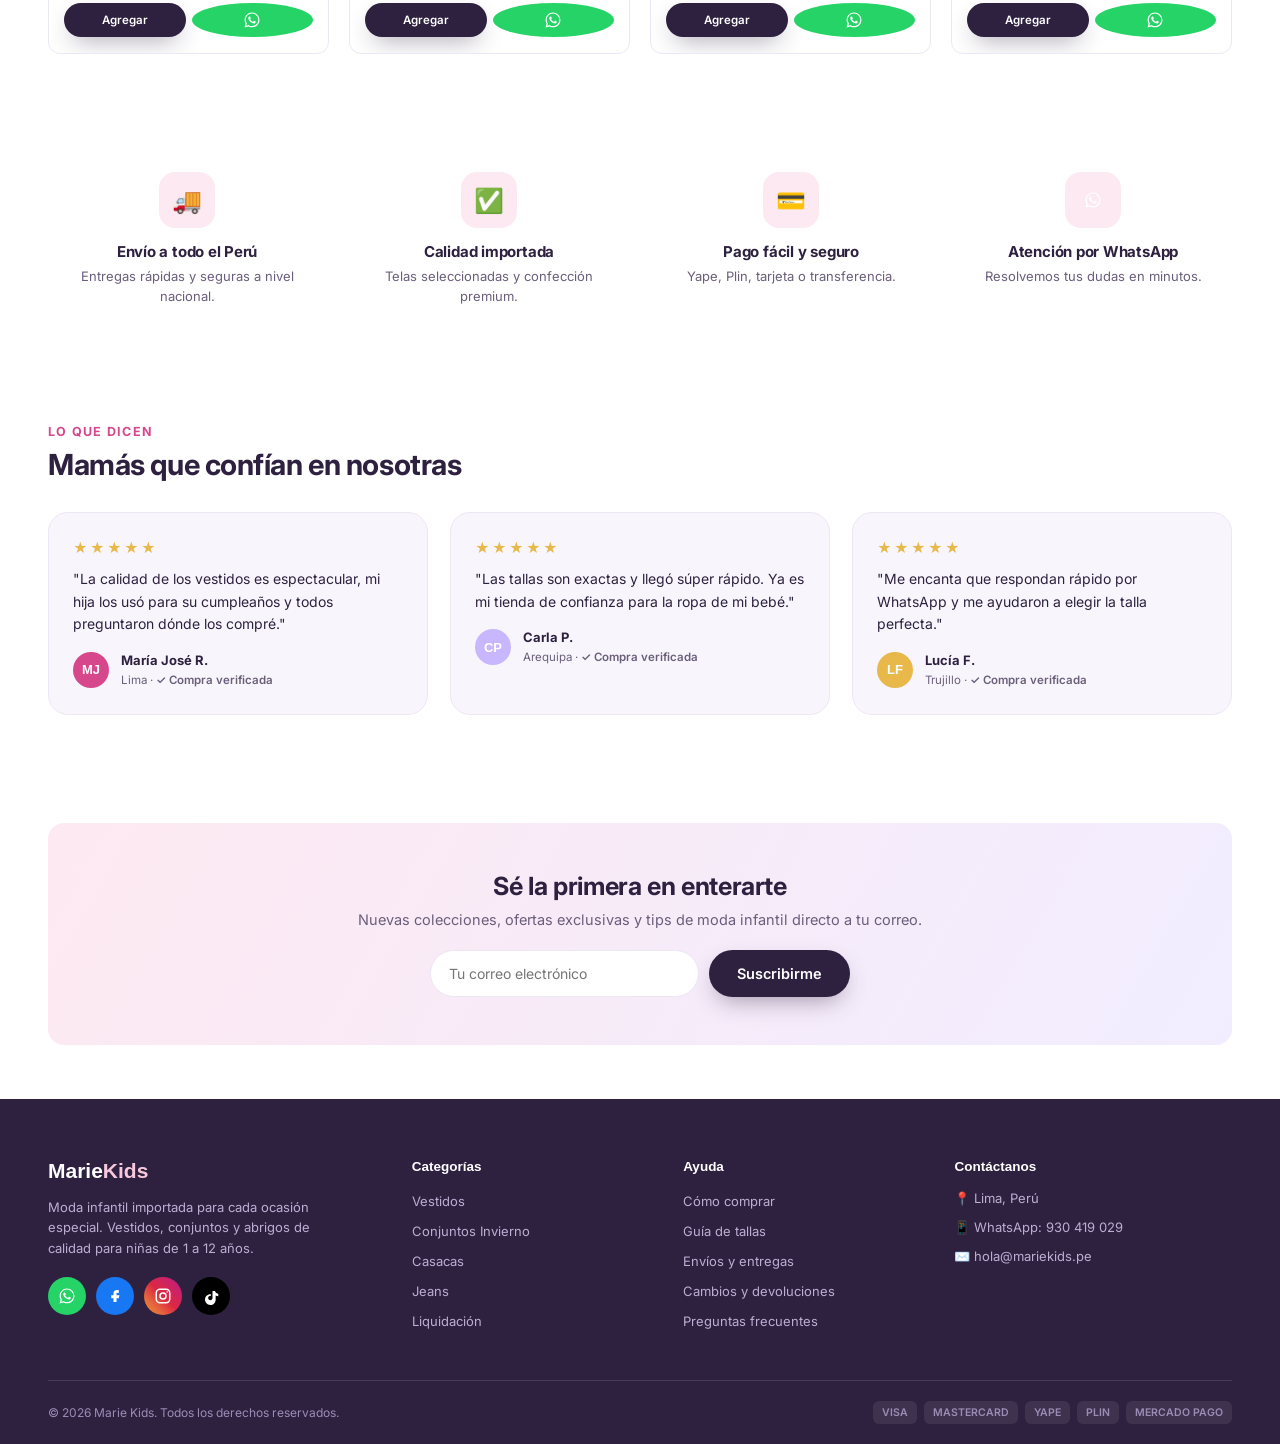
==== commit 564c8cf0: "cambios de imagenes" ====
--- a/index.html
+++ b/index.html
@@ -424,7 +424,13 @@
             <p>Yape, Plin, tarjeta o transferencia.</p>
           </div>
           <div class="benefit">
-            <div class="ic">💬</div>
+            <div class="ic">
+              <svg viewBox="0 0 24 24" width="18" height="18" fill="white">
+                <path
+                  d="M19.05 4.91A9.82 9.82 0 0 0 12.04 2C6.58 2 2.15 6.43 2.15 11.89c0 1.74.46 3.45 1.32 4.95L2 22l5.29-1.38a9.86 9.86 0 0 0 4.75 1.21h0c5.46 0 9.89-4.43 9.89-9.89a9.76 9.76 0 0 0-2.88-6.93zm-7.01 15.22h0a8.3 8.3 0 0 1-4.23-1.16l-.3-.18-3.14.82.84-3.06-.2-.31a8.26 8.26 0 0 1-1.28-4.45c0-4.6 3.74-8.34 8.34-8.34a8.26 8.26 0 0 1 5.86 2.43 8.2 8.2 0 0 1 2.43 5.86c0 4.6-3.74 8.34-8.34 8.34zm4.58-6.25c-.25-.12-1.47-.72-1.7-.81-.23-.08-.39-.12-.56.12-.17.25-.65.81-.8.97-.14.17-.29.19-.54.06-.25-.12-1.05-.39-2-1.23-.74-.66-1.24-1.47-1.38-1.72-.14-.25-.02-.39.1-.51.11-.11.25-.29.37-.43.12-.14.17-.25.25-.41.08-.17.04-.31-.02-.43-.06-.12-.56-1.35-.77-1.85-.2-.48-.41-.42-.56-.42h-.48c-.17 0-.43.06-.66.31-.23.25-.87.85-.87 2.08s.89 2.41 1.01 2.58c.12.17 1.75 2.67 4.24 3.75.59.25 1.05.41 1.41.52.59.19 1.13.16 1.55.1.47-.07 1.47-.6 1.68-1.18.21-.58.21-1.08.14-1.18-.06-.11-.23-.17-.48-.29z"
+                />
+              </svg>
+            </div>
             <h4>Atención por WhatsApp</h4>
             <p>Resolvemos tus dudas en minutos.</p>
           </div>
@@ -544,8 +550,13 @@
                 aria-label="WhatsApp"
                 class="soc-btn"
                 style="background: #25d366"
-                >💬</a
               >
+                <svg viewBox="0 0 24 24" width="18" height="18" fill="white">
+                  <path
+                    d="M19.05 4.91A9.82 9.82 0 0 0 12.04 2C6.58 2 2.15 6.43 2.15 11.89c0 1.74.46 3.45 1.32 4.95L2 22l5.29-1.38a9.86 9.86 0 0 0 4.75 1.21h0c5.46 0 9.89-4.43 9.89-9.89a9.76 9.76 0 0 0-2.88-6.93zm-7.01 15.22h0a8.3 8.3 0 0 1-4.23-1.16l-.3-.18-3.14.82.84-3.06-.2-.31a8.26 8.26 0 0 1-1.28-4.45c0-4.6 3.74-8.34 8.34-8.34a8.26 8.26 0 0 1 5.86 2.43 8.2 8.2 0 0 1 2.43 5.86c0 4.6-3.74 8.34-8.34 8.34zm4.58-6.25c-.25-.12-1.47-.72-1.7-.81-.23-.08-.39-.12-.56.12-.17.25-.65.81-.8.97-.14.17-.29.19-.54.06-.25-.12-1.05-.39-2-1.23-.74-.66-1.24-1.47-1.38-1.72-.14-.25-.02-.39.1-.51.11-.11.25-.29.37-.43.12-.14.17-.25.25-.41.08-.17.04-.31-.02-.43-.06-.12-.56-1.35-.77-1.85-.2-.48-.41-.42-.56-.42h-.48c-.17 0-.43.06-.66.31-.23.25-.87.85-.87 2.08s.89 2.41 1.01 2.58c.12.17 1.75 2.67 4.24 3.75.59.25 1.05.41 1.41.52.59.19 1.13.16 1.55.1.47-.07 1.47-.6 1.68-1.18.21-.58.21-1.08.14-1.18-.06-.11-.23-.17-.48-.29z"
+                  />
+                </svg>
+              </a>
               <a
                 href="https://www.facebook.com/MarieKids.peru"
                 target="_blank"
@@ -553,8 +564,13 @@
                 aria-label="Facebook"
                 class="soc-btn"
                 style="background: #1877f2"
-                >f</a
               >
+                <svg viewBox="0 0 24 24" width="18" height="18" fill="white">
+                  <path
+                    d="M14 8h3V4h-3c-2.2 0-4 1.8-4 4v3H7v4h3v5h4v-5h3l1-4h-4V8c0-.6.4-1 1-1z"
+                  />
+                </svg>
+              </a>
               <a
                 href="https://www.instagram.com/mariekidsperu"
                 target="_blank"
@@ -571,8 +587,20 @@
                     #bc1888
                   );
                 "
-                >📷</a
               >
+                <svg
+                  viewBox="0 0 24 24"
+                  width="18"
+                  height="18"
+                  fill="none"
+                  stroke="white"
+                  stroke-width="2"
+                >
+                  <rect x="3" y="3" width="18" height="18" rx="5" />
+                  <circle cx="12" cy="12" r="4" />
+                  <circle cx="17.5" cy="6.5" r="1" fill="white" stroke="none" />
+                </svg>
+              </a>
               <a
                 href="https://www.tiktok.com/@mariekidsperu"
                 target="_blank"
@@ -580,8 +608,13 @@
                 aria-label="TikTok"
                 class="soc-btn"
                 style="background: #000"
-                >♪</a
               >
+                <svg viewBox="0 0 24 24" width="18" height="18" fill="white">
+                  <path
+                    d="M19.6 8.4c-1.2-.6-2-1.7-2.2-3H14v9.3c0 1.6-1.3 2.9-2.9 2.9s-2.9-1.3-2.9-2.9 1.3-2.9 2.9-2.9c.3 0 .6 0 .8.1V9.8a6 6 0 0 0-.8-.1C7.2 9.7 4 12.9 4 16.8S7.2 24 11.1 24s7.1-3.2 7.1-7.1V11.2c1 .7 2.2 1.1 3.5 1.1V9.1c-.4 0-.8-.1-1.1-.3z"
+                  />
+                </svg>
+              </a>
             </div>
           </div>
           <div>
@@ -633,8 +666,18 @@
       target="_blank"
       rel="noopener"
       title="Escríbenos por WhatsApp"
-      >💬</a
-    >
+      ><svg
+        viewBox="0 0 32 32"
+        width="28"
+        height="28"
+        fill="white"
+        style="display: block"
+      >
+        <path
+          d="M16 0C7.2 0 0 7.2 0 16c0 2.8.7 5.5 2.1 7.9L0 32l8.3-2.1C10.7 31.2 13.3 32 16 32c8.8 0 16-7.2 16-16S24.8 0 16 0zm0 28.9c-2.4 0-4.7-.6-6.7-1.8l-.5-.3-4.9 1.3 1.3-4.8-.3-.5C4.6 20.7 4 18.4 4 16c0-6.6 5.4-12 12-12s12 5.4 12 12-5.4 12-12 12zm6.6-8.9c-.4-.2-2.3-1.1-2.6-1.3-.4-.1-.6-.2-.9.2-.2.4-.9 1.3-1.1 1.5-.2.2-.4.3-.8.1-.4-.2-1.6-.6-3-1.9-1.1-1-1.9-2.2-2.1-2.6-.2-.4 0-.6.2-.8.1-.2.4-.4.5-.6.2-.2.2-.4.3-.6.1-.2 0-.4 0-.6 0-.2-.9-2.1-1.2-2.9-.3-.7-.6-.6-.9-.6h-.7c-.2 0-.6.1-.9.4-.3.3-1.1 1.1-1.1 2.6s1.1 3 1.3 3.2c.2.2 2.2 3.4 5.3 4.7.7.3 1.3.5 1.7.6.7.2 1.4.2 1.9.1.6-.1 2.3-.9 2.6-1.8.3-.9.3-1.6.2-1.8-.1-.1-.4-.2-.8-.4z"
+        />
+      </svg>
+    </a>
 
     <!-- ============ MOBILE PANEL ============ -->
     <div class="scrim" id="scrim" onclick="closeMobilePanel()"></div>
@@ -702,8 +745,75 @@
       </div>
     </div>
 
+    <!-- ============ chat ============ -->
+    <button id="btn-soporte-marie" onclick="toggleChat()">💬 Soporte</button>
+    <div id="chat-marie">
+      <div
+        style="
+          display: flex;
+          justify-content: space-between;
+          margin-bottom: 10px;
+        "
+      >
+        <div style="font-weight: bold; color: #ff5a8a">
+          Marie Kids - Asesora IA
+        </div>
+        <button
+          onclick="toggleChat()"
+          style="
+            background: none;
+            border: none;
+            font-size: 18px;
+            cursor: pointer;
+          "
+        >
+          ✕
+        </button>
+      </div>
+      <div
+        id="mensajes-marie"
+        style="
+          height: 250px;
+          overflow-y: auto;
+          font-size: 13px;
+          margin-bottom: 10px;
+          background: #fff5f7;
+          padding: 10px;
+          border-radius: 10px;
+        "
+      ></div>
+      <div style="display: flex; gap: 5px">
+        <input
+          id="inputChat"
+          placeholder="¿Tienen talla 4?"
+          style="
+            flex: 1;
+            padding: 10px;
+            border-radius: 20px;
+            border: 1px solid #ddd;
+            outline: none;
+          "
+        />
+        <button
+          onclick="enviarChat()"
+          style="
+            padding: 10px 15px;
+            background: #ff5a8a;
+            color: white;
+            border: none;
+            border-radius: 20px;
+            cursor: pointer;
+          "
+        >
+          Enviar
+        </button>
+      </div>
+    </div>
+    <!-- ========== fin chat ========== -->
+
     <script src="js/data.js"></script>
     <script src="js/cart.js"></script>
     <script src="js/main.js"></script>
+    <script src="js/marie-chat.js"></script>
   </body>
 </html>
--- a/css/styles.css
+++ b/css/styles.css
@@ -2141,3 +2141,48 @@
 .opt-color.split-color:hover {
   transform: scale(1.1);
 }
+
+/* ============================================================
+    (Chatbot Marie)
+   ============================================================ */
+
+#btn-soporte-marie {
+  position: fixed;
+  bottom: 100px;
+  right: 20px;
+  background: #ff5a8a;
+  color: white;
+  padding: 14px 24px;
+  border-radius: 30px;
+  border: none;
+  cursor: pointer;
+  z-index: 9999;
+  font-weight: bold;
+  box-shadow: 0 5px 20px rgba(0, 0, 0, 0.3);
+  display: flex;
+  align-items: center;
+  gap: 8px;
+}
+#chat-marie {
+  position: fixed;
+  bottom: 165px;
+  right: 20px;
+  width: 340px;
+  background: white;
+  border-radius: 15px;
+  box-shadow: 0 10px 30px rgba(0, 0, 0, 0.2);
+  padding: 15px;
+  z-index: 9999;
+  border: 1px solid #eee;
+  display: none;
+  font-family: sans-serif;
+}
+#mensajes-marie {
+  height: 250px;
+  overflow-y: auto;
+  font-size: 13px;
+  margin-bottom: 10px;
+  background: #fff5f7;
+  padding: 10px;
+  border-radius: 10px;
+}
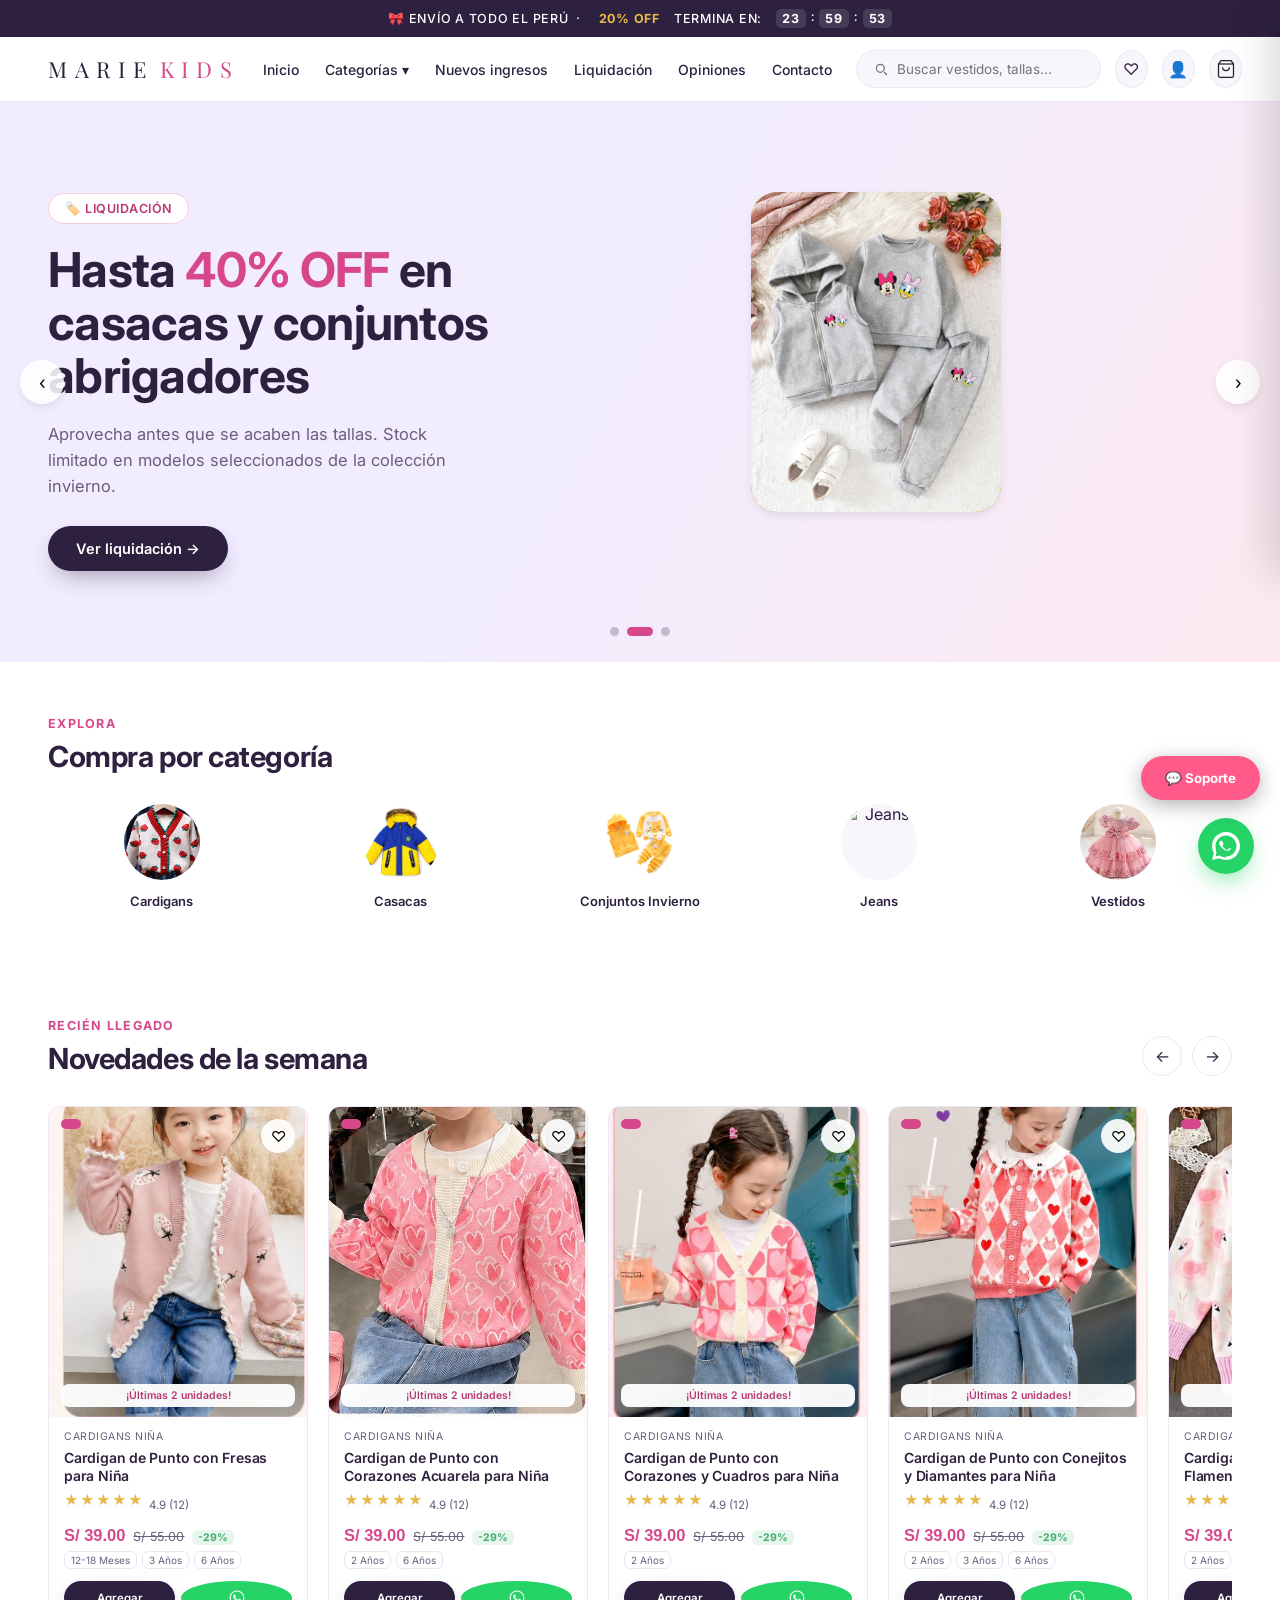
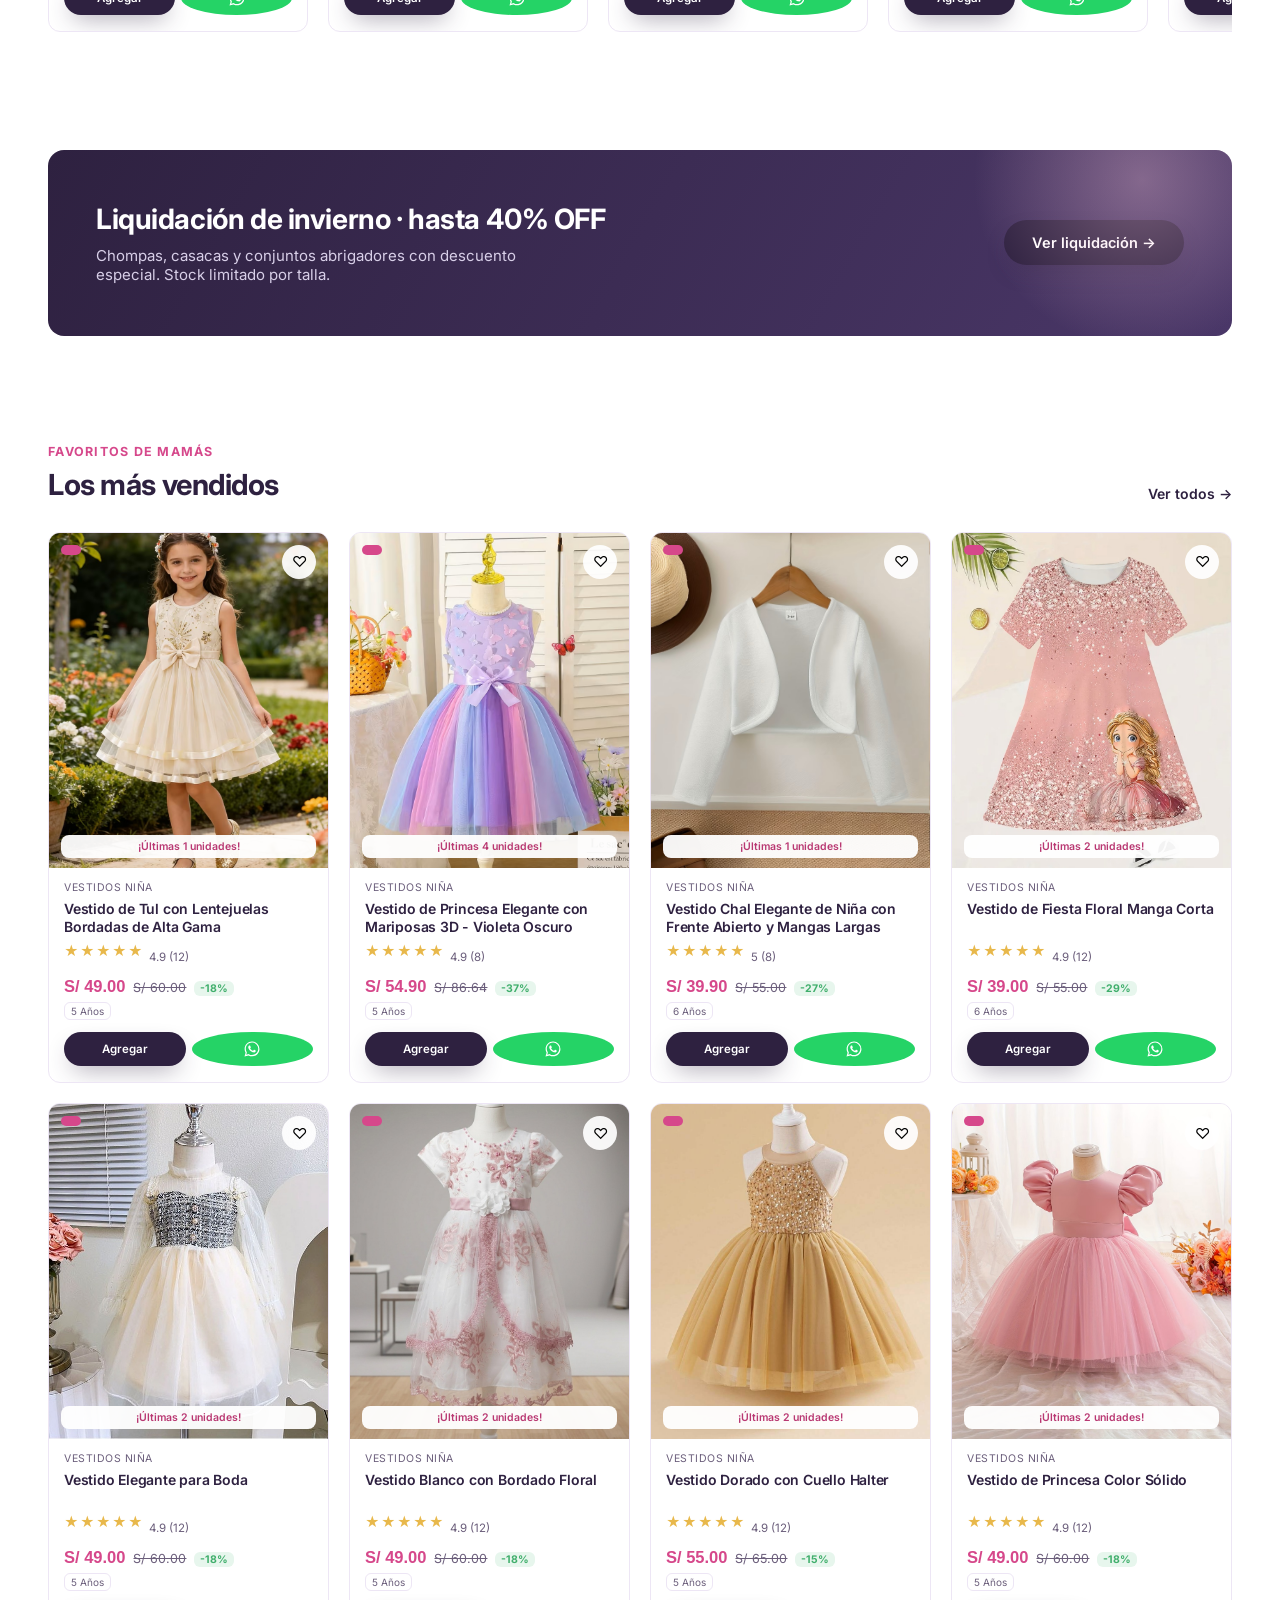
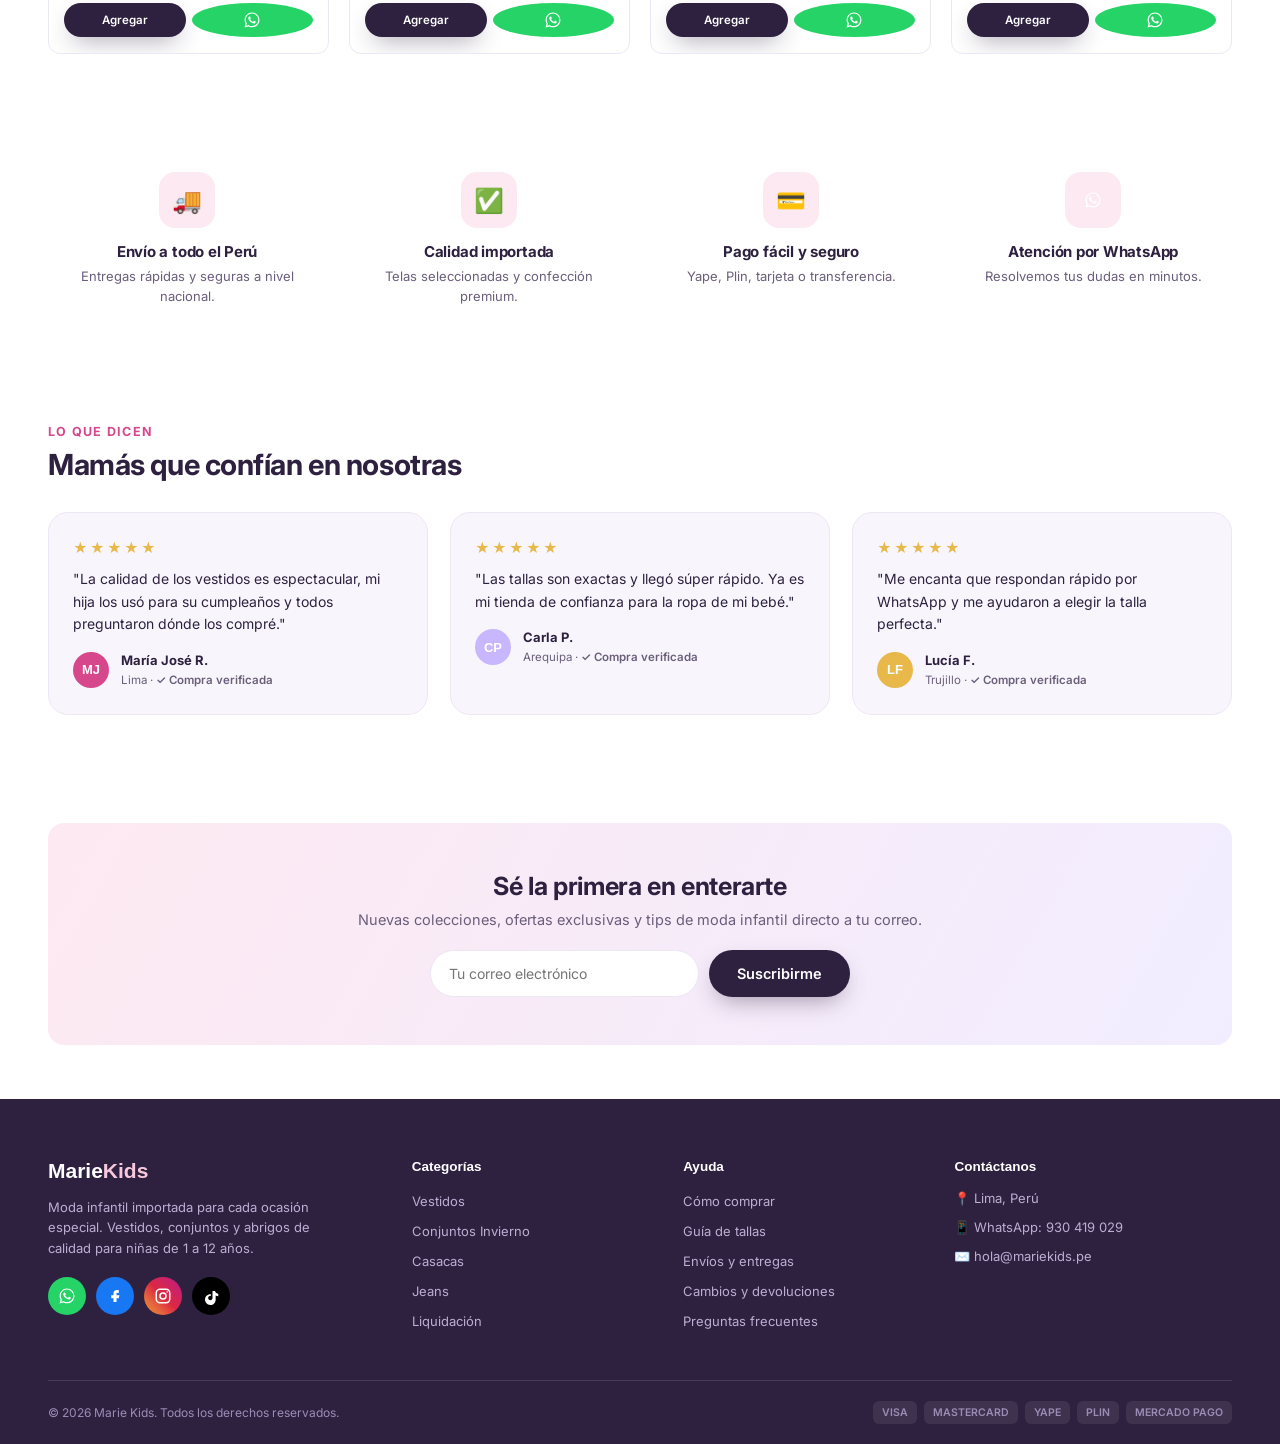
==== commit abb46808: "dot" ====
--- a/index.html
+++ b/index.html
@@ -250,7 +250,7 @@
             "
           >
             <img
-              src="./public/img/conjuntos-invierno-nina/12m-conjunto-3-pzs-ni-a-chaqueta-chompa-90-18-24M.jpg"
+              src="./public/img/conjuntos-invierno-nina/3-conjunto-3-piezas-gris-minnie-daisy-ch-110-3A.jpg"
               alt="Conjunto invierno en liquidación"
               style="
                 width: 100%;
